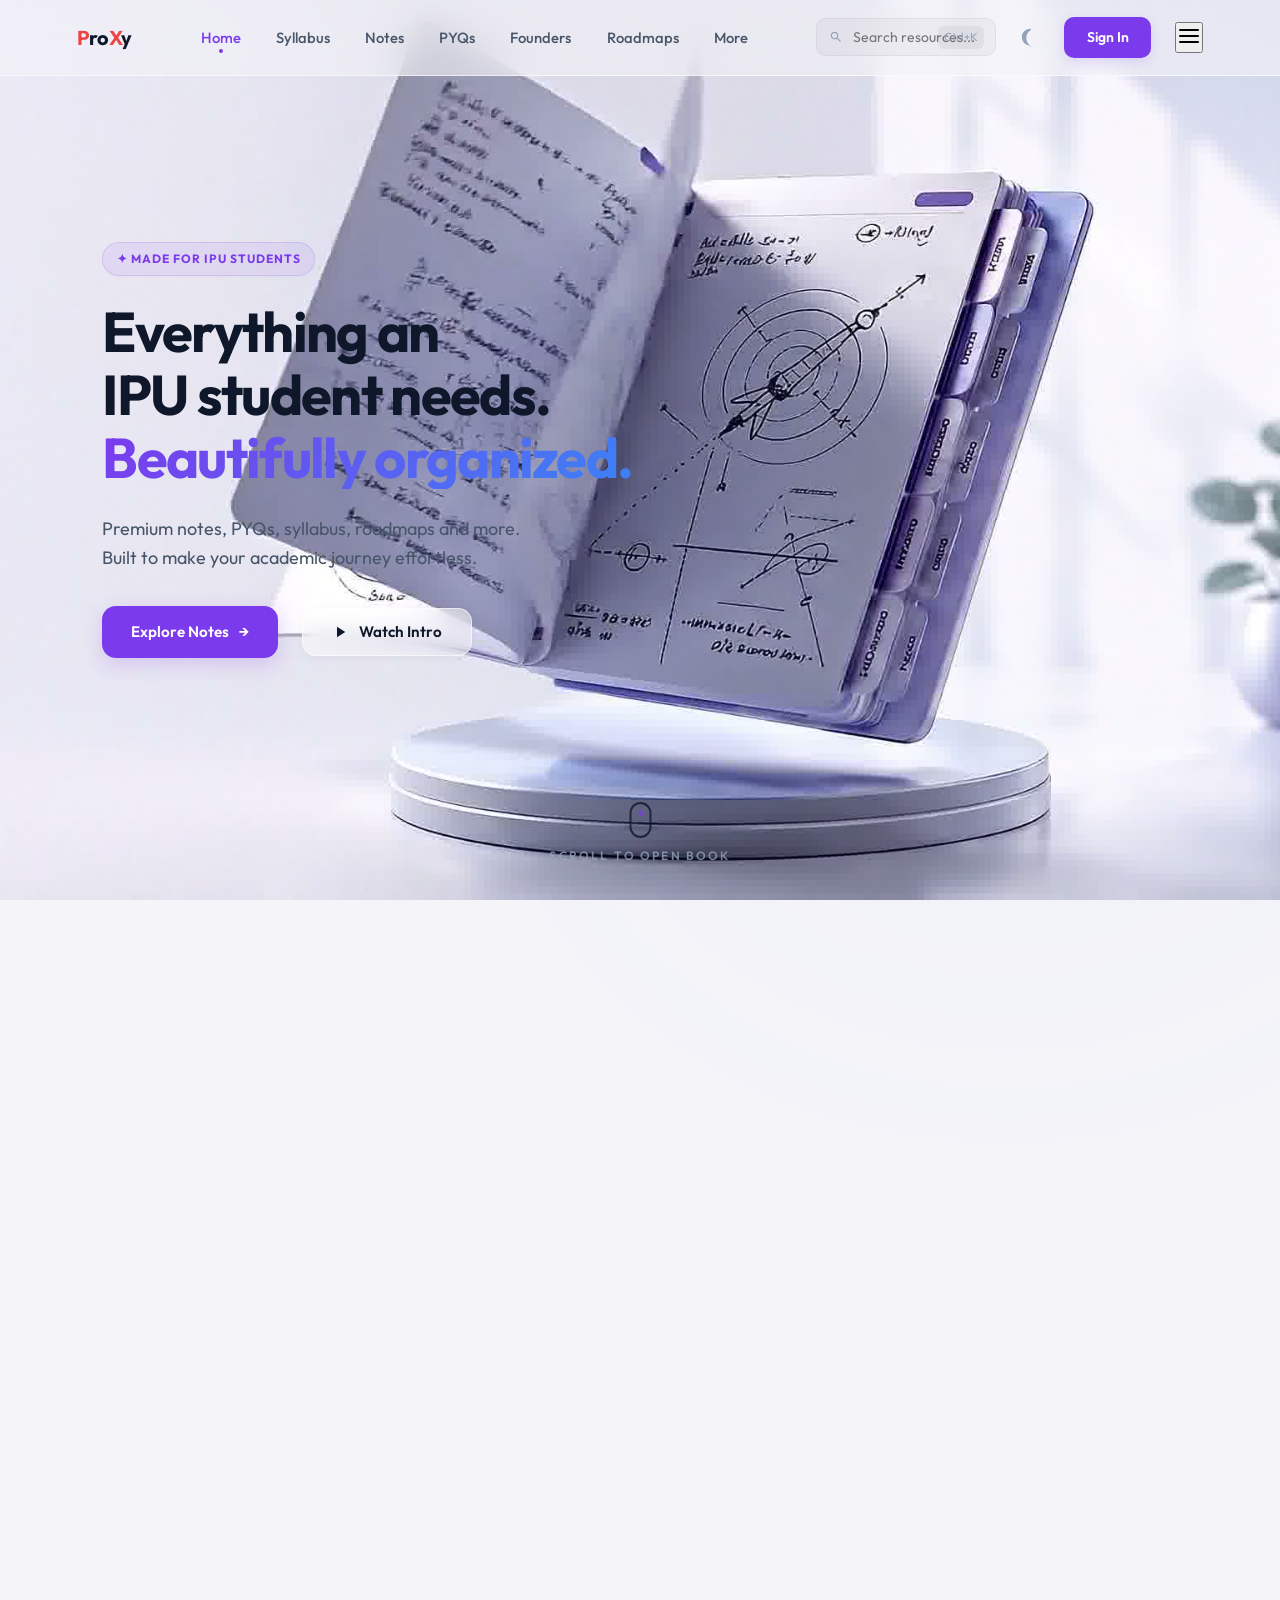
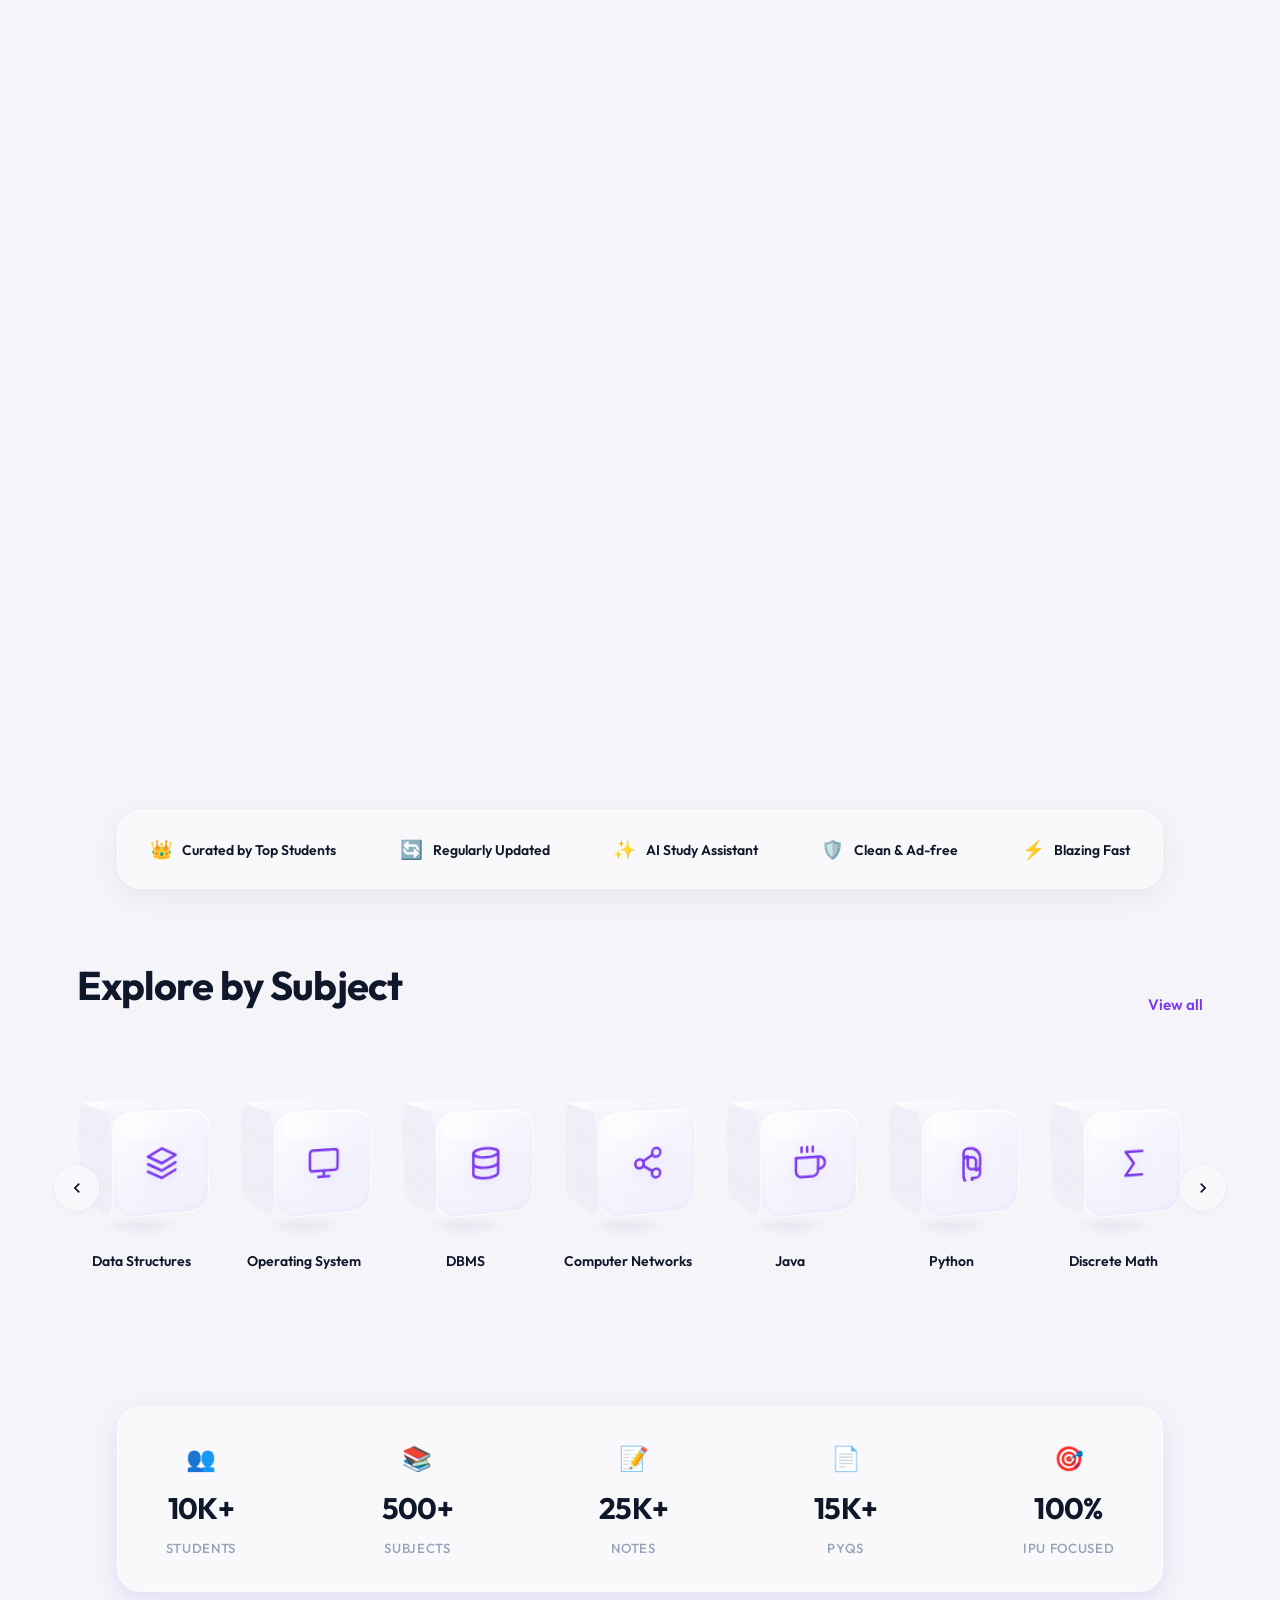
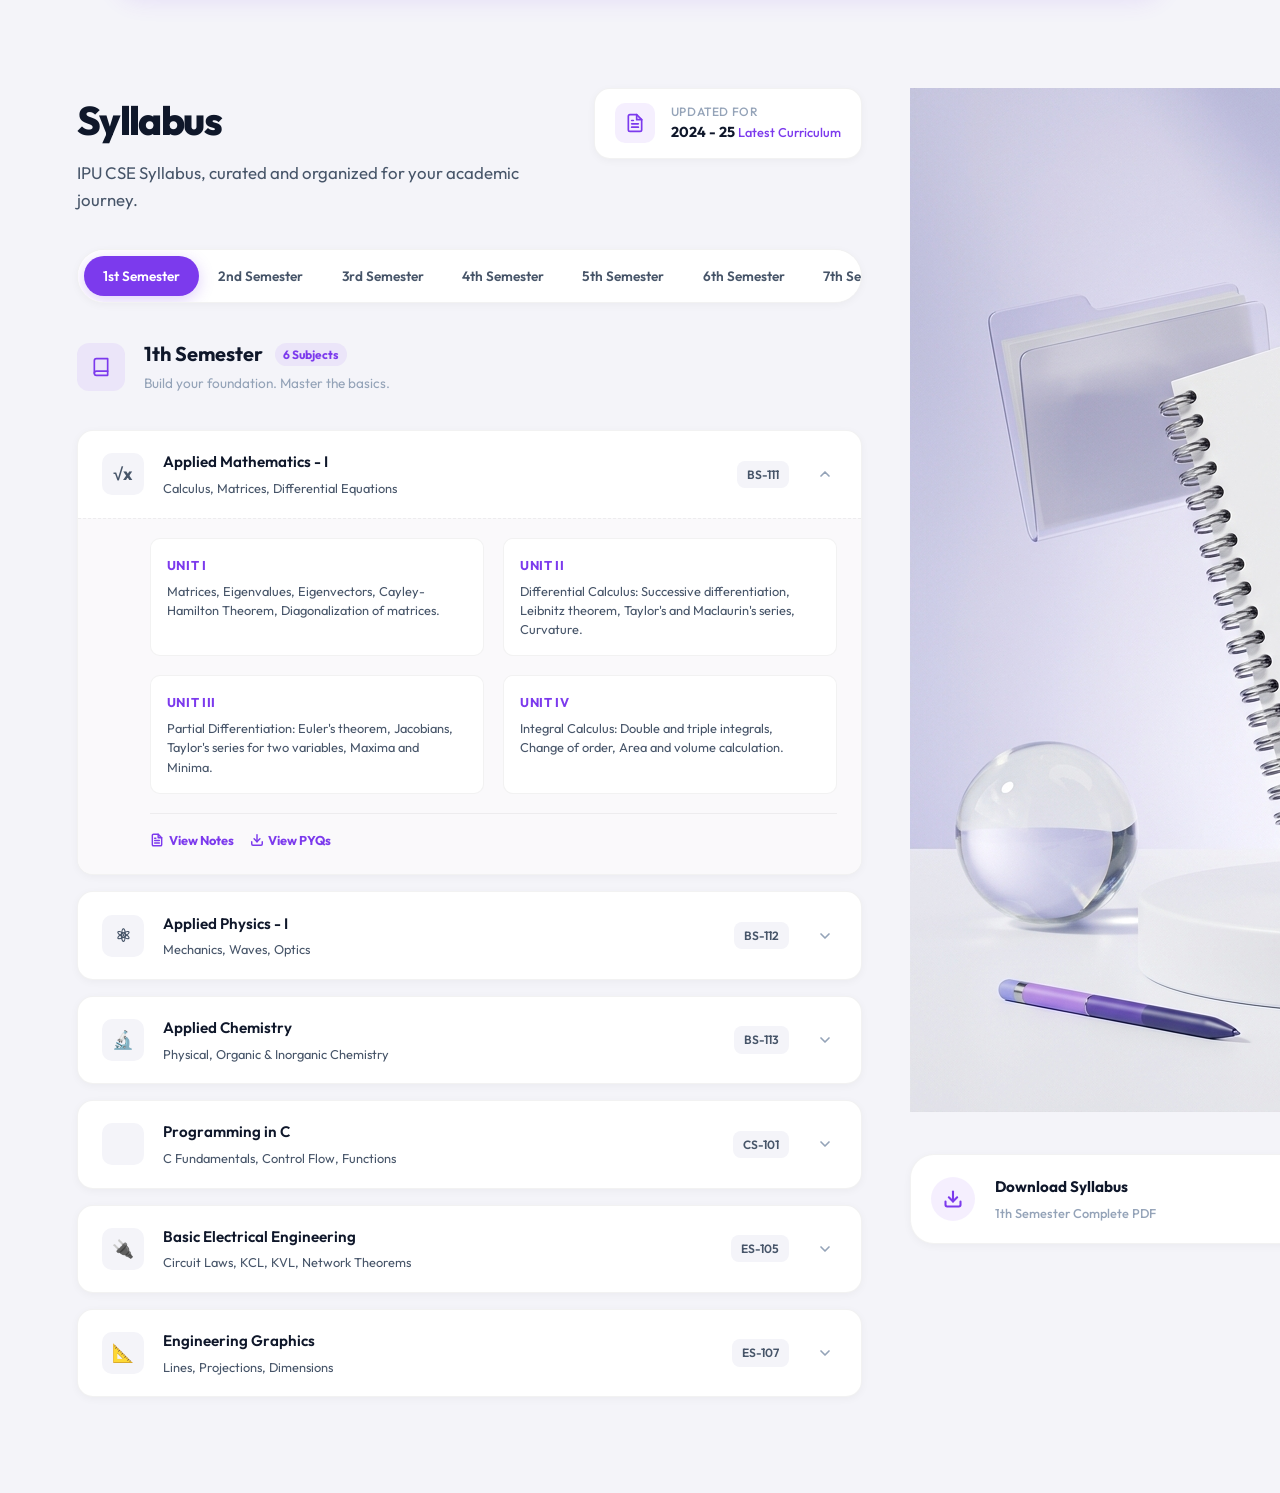
==== index.html @ d96fe79b "feat: cinematic cursive loading screen lagaya, roadmaps page timeline accordion redesign kiya, found" ====
<!DOCTYPE html>
<html lang="en">
<head>
  <meta charset="UTF-8">
  <meta name="viewport" content="width=device-width, initial-scale=1.0">
  <title>Proxy — Everything an IPU student needs</title>
  <meta name="description" content="Premium notes, PYQs, syllabus, roadmaps and more for IPU students. Beautifully organized.">
  <link rel="stylesheet" href="css/design-system.css?v=3">
  <style>
    /* Hide mobile menu overlay on desktop viewports */
    @media (min-width: 769px) {
      .mobile-menu-overlay {
        display: none !important;
      }
    }

      /* ── Home-specific: Scroll Pinning ── */
    .pin-container {
      height: 450vh;
      position: relative;
      width: 100%;
    }

    .sticky-wrapper {
      position: sticky;
      top: 0;
      height: 100vh;
      width: 100%;
      overflow: hidden;
    }

    .canvas-container {
      position: absolute;
      top: 0;
      left: 0;
      width: 100%;
      height: 100vh;
      z-index: 1;
      pointer-events: none;
    }

    canvas {
      display: block;
      width: 100vw;
      height: 100vh;
      object-fit: cover;
      transition: opacity 0.15s ease-out;
    }

    /* Hero Section */
    .hero-section {
      position: relative;
      width: 100%;
      max-width: 1400px;
      height: 100%;
      margin: 0 auto;
      display: flex;
      align-items: center;
      padding: 0 8%;
      z-index: 5;
    }

    .hero-content {
      max-width: 580px;
      display: flex;
      flex-direction: column;
      gap: 1.6rem;
      transition: opacity 0.2s ease-out;
    }

    .hero-badge {
      align-self: flex-start;
      background: var(--accent-soft);
      border: 1px solid rgba(124, 58, 237, 0.15);
      color: var(--accent);
      font-size: var(--font-size-xs);
      font-weight: 700;
      letter-spacing: 0.08em;
      padding: 6px 14px;
      border-radius: var(--border-radius-full);
      text-transform: uppercase;
      box-shadow: var(--shadow-xs);
    }

    .hero-title {
      font-size: var(--font-size-5xl);
      line-height: 1.12;
      font-weight: 700;
      color: var(--text-primary);
      letter-spacing: -0.03em;
    }

    .gradient-text {
      background: var(--accent-gradient);
      -webkit-background-clip: text;
      -webkit-text-fill-color: transparent;
      background-clip: text;
      display: block;
    }

    .hero-desc {
      font-size: var(--font-size-lg);
      line-height: 1.6;
      color: var(--text-secondary);
      font-weight: 400;
    }

    .hero-actions {
      display: flex;
      align-items: center;
      gap: 1.5rem;
      margin-top: var(--space-sm);
    }

    /* Scrollable content below the pin */
    .scrollable-content {
      position: relative;
      z-index: 10;
      width: 100%;
      background: var(--bg-primary);
      padding-bottom: var(--space-4xl);
    }

    .feature-bar-wrapper {
      width: 100%;
      max-width: 1200px;
      margin: -2.5rem auto 4rem;
      padding: 0 6%;
    }

    .subjects-wrapper {
      margin-top: var(--space-md);
    }

    .stats-wrapper {
      width: 100%;
      max-width: 1200px;
      margin: var(--space-4xl) auto 0;
      padding: 0 6%;
    }

    /* Mobile overrides */
    @media (max-width: 768px) {
      .hero-section {
        padding: 0 5%;
        align-items: flex-end;
        padding-bottom: 14vh;
      }

      .hero-content {
        gap: 1.1rem;
        max-width: 100%;
      }

      .feature-bar-wrapper {
        margin: 1rem auto 2.5rem;
        padding: 0 1.25rem;
      }

      .stats-wrapper {
        padding: 0 1.25rem;
      }
    }

    @media (max-width: 480px) {
      .hero-section {
        padding: 0 4%;
        padding-bottom: 12vh;
      }
    }
  </style>
</head>
<body>

  <script>
    (function() {
      const isReload = (
        window.performance &&
        window.performance.getEntriesByType &&
        window.performance.getEntriesByType('navigation')[0] &&
        window.performance.getEntriesByType('navigation')[0].type === 'reload'
      ) || (
        window.performance &&
        window.performance.navigation &&
        window.performance.navigation.type === 1
      );
      if (sessionStorage.getItem('site_loaded') && !isReload) {
        document.write('<style>#loadingOverlay { display: none !important; }</style>');
      }
    })();
  </script>

  <!-- Loading Screen -->
  <div class="loading-overlay" id="loadingOverlay">
    <div class="loading-card">
      <div class="loader-ring">
        <svg class="loader-ring-svg" viewBox="0 0 80 80">
          <circle class="loader-circle-bg" cx="40" cy="40" r="36" />
          <circle class="loader-circle-progress" id="loaderCircleProgress" cx="40" cy="40" r="36" />
        </svg>
        <span class="loader-percentage" id="loaderPercentage">0%</span>
      </div>
      <span class="loader-text">Loading Proxy</span>
    </div>
  </div>

  <!-- Sticky/Pin Container for Hero + Book Animation -->
  <div class="pin-container" id="pinContainer">
    <div class="sticky-wrapper">
      <div class="canvas-container">
        <canvas id="scrollCanvas"></canvas>
      </div>
      <section class="hero-section">
        <div class="hero-content" id="heroContent">
          <span class="hero-badge">✦ Made for IPU Students</span>
          <h1 class="hero-title">
            Everything an<br>
            IPU student needs.<br>
            <span class="gradient-text">Beautifully organized.</span>
          </h1>
          <p class="hero-desc">
            Premium notes, PYQs, syllabus, roadmaps and more.<br>
            Built to make your academic journey effortless.
          </p>
          <div class="hero-actions">
            <a href="#subjects" class="btn btn--primary">Explore Notes <span class="arrow">→</span></a>
            <button class="btn btn--secondary">
              <svg viewBox="0 0 24 24" width="18" height="18"><path d="M8 5v14l11-7z"/></svg>
              Watch Intro
            </button>
          </div>
        </div>
      </section>
    </div>
  </div>

  <!-- Scrollable Content Below -->
  <div class="scrollable-content">
    
    <!-- Feature Badges Bar -->
    <div class="feature-bar-wrapper">
      <div class="feature-bar">
        <div class="feature-item"><span class="feature-icon">👑</span><span>Curated by Top Students</span></div>
        <div class="feature-item"><span class="feature-icon">🔄</span><span>Regularly Updated</span></div>
        <div class="feature-item"><span class="feature-icon">✨</span><span>AI Study Assistant</span></div>
        <div class="feature-item"><span class="feature-icon">🛡️</span><span>Clean & Ad-free</span></div>
        <div class="feature-item"><span class="feature-icon">⚡</span><span>Blazing Fast</span></div>
      </div>
    </div>

    <!-- Explore by Subject -->
    <section class="section-container subjects-wrapper" id="subjects">
      <div class="section-header">
        <h2>Explore by Subject</h2>
        <a href="#" class="view-all">View all</a>
      </div>

      <div class="carousel-outer">
        <button class="carousel-btn carousel-btn--prev" id="prevBtn">
          <svg viewBox="0 0 24 24"><path d="M15.41 7.41L14 6l-6 6 6 6 1.41-1.41L10.83 12z"/></svg>
        </button>

        <div class="carousel-track" id="subjectCarousel">

          <!-- Data Structures -->
          <div class="cube-wrapper">
            <div class="cube-scene">
              <div class="cube-face cube-face--front">
                <svg viewBox="0 0 24 24"><path d="M12 2L2 7l10 5 10-5-10-5zM2 17l10 5 10-5M2 12l10 5 10-5"/></svg>
              </div>
              <div class="cube-face cube-face--back"></div>
              <div class="cube-face cube-face--left"></div>
              <div class="cube-face cube-face--right"></div>
              <div class="cube-face cube-face--top"></div>
              <div class="cube-face cube-face--bottom"></div>
            </div>
            <div class="cube-shadow"></div>
            <span class="cube-label">Data Structures</span>
          </div>

          <!-- Operating System -->
          <div class="cube-wrapper">
            <div class="cube-scene">
              <div class="cube-face cube-face--front">
                <svg viewBox="0 0 24 24"><rect x="2" y="3" width="20" height="14" rx="2" ry="2"/><line x1="8" y1="21" x2="16" y2="21"/><line x1="12" y1="17" x2="12" y2="21"/></svg>
              </div>
              <div class="cube-face cube-face--back"></div>
              <div class="cube-face cube-face--left"></div>
              <div class="cube-face cube-face--right"></div>
              <div class="cube-face cube-face--top"></div>
              <div class="cube-face cube-face--bottom"></div>
            </div>
            <div class="cube-shadow"></div>
            <span class="cube-label">Operating System</span>
          </div>

          <!-- DBMS -->
          <div class="cube-wrapper">
            <div class="cube-scene">
              <div class="cube-face cube-face--front">
                <svg viewBox="0 0 24 24"><ellipse cx="12" cy="5" rx="9" ry="3"/><path d="M3 5v14c0 1.66 4 3 9 3s9-1.34 9-3V5"/><path d="M3 12c0 1.66 4 3 9 3s9-1.34 9-3"/></svg>
              </div>
              <div class="cube-face cube-face--back"></div>
              <div class="cube-face cube-face--left"></div>
              <div class="cube-face cube-face--right"></div>
              <div class="cube-face cube-face--top"></div>
              <div class="cube-face cube-face--bottom"></div>
            </div>
            <div class="cube-shadow"></div>
            <span class="cube-label">DBMS</span>
          </div>

          <!-- Computer Networks -->
          <div class="cube-wrapper">
            <div class="cube-scene">
              <div class="cube-face cube-face--front">
                <svg viewBox="0 0 24 24"><circle cx="18" cy="5" r="3"/><circle cx="6" cy="12" r="3"/><circle cx="18" cy="19" r="3"/><line x1="8.59" y1="13.51" x2="15.42" y2="17.49"/><line x1="15.41" y1="6.51" x2="8.59" y2="10.49"/></svg>
              </div>
              <div class="cube-face cube-face--back"></div>
              <div class="cube-face cube-face--left"></div>
              <div class="cube-face cube-face--right"></div>
              <div class="cube-face cube-face--top"></div>
              <div class="cube-face cube-face--bottom"></div>
            </div>
            <div class="cube-shadow"></div>
            <span class="cube-label">Computer Networks</span>
          </div>

          <!-- Java -->
          <div class="cube-wrapper">
            <div class="cube-scene">
              <div class="cube-face cube-face--front">
                <svg viewBox="0 0 24 24"><path d="M18 8h1a4 4 0 0 1 0 8h-1"/><path d="M2 8h16v9a4 4 0 0 1-4 4H6a4 4 0 0 1-4-4V8z"/><line x1="6" y1="1" x2="6" y2="4"/><line x1="10" y1="1" x2="10" y2="4"/><line x1="14" y1="1" x2="14" y2="4"/></svg>
              </div>
              <div class="cube-face cube-face--back"></div>
              <div class="cube-face cube-face--left"></div>
              <div class="cube-face cube-face--right"></div>
              <div class="cube-face cube-face--top"></div>
              <div class="cube-face cube-face--bottom"></div>
            </div>
            <div class="cube-shadow"></div>
            <span class="cube-label">Java</span>
          </div>

          <!-- Python -->
          <div class="cube-wrapper">
            <div class="cube-scene">
              <div class="cube-face cube-face--front">
                <svg viewBox="0 0 24 24"><path d="M12 2H9a3 3 0 0 0-3 3v3h6a3 3 0 0 1 3 3v6a3 3 0 0 0 3-3V9a7 7 0 0 0-7-7z"/><path d="M12 22h3a3 3 0 0 0 3-3v-3h-6a3 3 0 0 1-3-3V7a3 3 0 0 0-3 3v10a7 7 0 0 0 7 7z"/></svg>
              </div>
              <div class="cube-face cube-face--back"></div>
              <div class="cube-face cube-face--left"></div>
              <div class="cube-face cube-face--right"></div>
              <div class="cube-face cube-face--top"></div>
              <div class="cube-face cube-face--bottom"></div>
            </div>
            <div class="cube-shadow"></div>
            <span class="cube-label">Python</span>
          </div>

          <!-- Discrete Math -->
          <div class="cube-wrapper">
            <div class="cube-scene">
              <div class="cube-face cube-face--front">
                <svg viewBox="0 0 24 24"><path d="M18 4H6l6 8-6 8h12"/></svg>
              </div>
              <div class="cube-face cube-face--back"></div>
              <div class="cube-face cube-face--left"></div>
              <div class="cube-face cube-face--right"></div>
              <div class="cube-face cube-face--top"></div>
              <div class="cube-face cube-face--bottom"></div>
            </div>
            <div class="cube-shadow"></div>
            <span class="cube-label">Discrete Math</span>
          </div>

          <!-- and more... -->
          <div class="cube-wrapper">
            <div class="cube-scene">
              <div class="cube-face cube-face--front">
                <svg viewBox="0 0 24 24"><circle cx="12" cy="12" r="1"/><circle cx="19" cy="12" r="1"/><circle cx="5" cy="12" r="1"/></svg>
              </div>
              <div class="cube-face cube-face--back"></div>
              <div class="cube-face cube-face--left"></div>
              <div class="cube-face cube-face--right"></div>
              <div class="cube-face cube-face--top"></div>
              <div class="cube-face cube-face--bottom"></div>
            </div>
            <div class="cube-shadow"></div>
            <span class="cube-label">and more...</span>
          </div>
        </div>

        <button class="carousel-btn carousel-btn--next" id="nextBtn">
          <svg viewBox="0 0 24 24"><path d="M10 6L8.59 7.41 13.17 12l-4.58 4.59L10 18l6-6z"/></svg>
        </button>
      </div>
    </section>

    <!-- Stats Bar -->
    <div class="stats-wrapper">
      <div class="stats-bar">
        <div class="stat-item"><span class="stat-badge">👥</span><span class="stat-val">10K+</span><span class="stat-lbl">Students</span></div>
        <div class="stat-item"><span class="stat-badge">📚</span><span class="stat-val">500+</span><span class="stat-lbl">Subjects</span></div>
        <div class="stat-item"><span class="stat-badge">📝</span><span class="stat-val">25K+</span><span class="stat-lbl">Notes</span></div>
        <div class="stat-item"><span class="stat-badge">📄</span><span class="stat-val">15K+</span><span class="stat-lbl">PYQs</span></div>
        <div class="stat-item"><span class="stat-badge">🎯</span><span class="stat-val">100%</span><span class="stat-lbl">IPU Focused</span></div>
      </div>
    </div>

    <!-- Syllabus Dashboard Section -->
    <section class="section-container syllabus-section-wrapper" id="syllabus-section">
      <div class="syllabus-layout-dashboard">
        
        <!-- Left Side: Syllabus Accordions -->
        <div class="explorer-column">
          
          <div class="explorer-header">
            <div class="header-titles">
              <h1>Syllabus</h1>
              <p>IPU CSE Syllabus, curated and organized for your academic journey.</p>
            </div>
            
            <div class="update-alert-card">
              <div class="update-icon">
                <svg width="20" height="20" viewBox="0 0 24 24" fill="none" stroke="currentColor" stroke-width="2" stroke-linecap="round" stroke-linejoin="round"><path d="M14 2H6a2 2 0 0 0-2 2v16a2 2 0 0 0 2 2h12a2 2 0 0 0 2-2V8z"></path><polyline points="14 2 14 8 20 8"></polyline><line x1="16" y1="13" x2="8" y2="13"></line><line x1="16" y1="17" x2="8" y2="17"></line><polyline points="10 9 9 9 8 9"></polyline></svg>
              </div>
              <div class="update-info">
                <span class="update-label">Updated for</span>
                <span class="update-value">2024 - 25 <span style="font-weight: 500; font-size: 0.8rem; color: var(--accent);">Latest Curriculum</span></span>
              </div>
            </div>
          </div>

          <!-- Semester pill tabs bar -->
          <div class="semester-tabs-container" id="semesterSelector">
            <button class="sem-pill-btn active" data-sem="1">1st Semester</button>
            <button class="sem-pill-btn" data-sem="2">2nd Semester</button>
            <button class="sem-pill-btn" data-sem="3">3rd Semester</button>
            <button class="sem-pill-btn" data-sem="4">4th Semester</button>
            <button class="sem-pill-btn" data-sem="5">5th Semester</button>
            <button class="sem-pill-btn" data-sem="6">6th Semester</button>
            <button class="sem-pill-btn" data-sem="7">7th Semester</button>
            <button class="sem-pill-btn" data-sem="8">8th Semester</button>
          </div>

          <!-- Active semester header banner -->
          <div class="active-sem-banner">
            <div class="sem-banner-icon">
              <svg width="20" height="20" viewBox="0 0 24 24" fill="none" stroke="currentColor" stroke-width="2" stroke-linecap="round" stroke-linejoin="round"><path d="M4 19.5A2.5 2.5 0 0 1 6.5 17H20"></path><path d="M6.5 2H20v20H6.5A2.5 2.5 0 0 1 4 19.5v-15A2.5 2.5 0 0 1 6.5 2z"></path></svg>
            </div>
            <div class="sem-banner-info">
              <div class="sem-title-row">
                <h2 id="currentSemName">1st Semester</h2>
                <span class="subjects-count-badge" id="currentSubjectsCount">6 Subjects</span>
              </div>
              <p id="currentSemDesc">Build your foundation. Master the basics.</p>
            </div>
          </div>

          <!-- Subjects accordion rows container -->
          <div class="subject-list" id="subjectAccordions">
            <!-- Programmatically injected -->
          </div>

        </div>

        <!-- Right Side: Showcase Preview -->
        <div class="preview-column">
          
          <div class="showcase-scene-container">
            <img src="images/syllabus_3d_notebook.png" alt="Proxy 3D Notebook" class="syllabus-3d-image">
          </div>

          <!-- Download syllabus document card link -->
          <a href="#" class="download-section-card" id="pdfDownloadLink">
            <div class="download-btn-circle">
              <svg width="20" height="20" viewBox="0 0 24 24" fill="none" stroke="currentColor" stroke-width="2.5" stroke-linecap="round" stroke-linejoin="round"><path d="M21 15v4a2 2 0 0 1-2 2H5a2 2 0 0 1-2-2v-4"></path><polyline points="7 10 12 15 17 10"></polyline><line x1="12" y1="15" x2="12" y2="3"></line></svg>
            </div>
            <div class="download-card-info">
              <span class="download-card-title">Download Syllabus</span>
              <span class="download-card-sub" id="pdfDownloadSubtext">1st Semester Complete PDF</span>
            </div>
            <span class="download-card-icon">
              <svg width="20" height="20" viewBox="0 0 24 24" fill="none" stroke="currentColor" stroke-width="2.5" stroke-linecap="round" stroke-linejoin="round"><polyline points="9 18 15 12 9 6"></polyline></svg>
            </span>
          </a>

        </div>

      </div>
    </section>
  </div>

  <!-- Scroll Indicator -->
  <div class="scroll-indicator" id="scrollIndicator">
    <div class="mouse"><div class="wheel"></div></div>
    <span class="scroll-text">Scroll to open book</span>
  </div>

  <!-- Scripts -->
  <script src="js/shared.js?v=3"></script>
  <script src="js/cube-engine.js"></script>
  <script src="js/syllabus-engine.js"></script>
  <script>
    // ── Inject shared components ──
    ProxyUI.injectNavbar('Home');
    ProxyUI.injectBackgroundGlows();

    // ── Frame Sequence Animation ──
    const frameCount = 240;
    const images = [];
    const canvas = document.getElementById('scrollCanvas');
    const ctx = canvas.getContext('2d');
    
    const sequenceState = {
      targetFrame: 0,
      currentFrame: 0,
      lerpFactor: 0.08
    };

    const getFrameUrl = (index) => {
      return `frames/ezgif-frame-${index.toString().padStart(3, '0')}.jpg`;
    };

    const loadingOverlay = document.getElementById('loadingOverlay');
    const loaderPercentage = document.getElementById('loaderPercentage');
    const loaderCircleProgress = document.getElementById('loaderCircleProgress');
    const scrollIndicator = document.getElementById('scrollIndicator');

    let loadedCount = 0;

    function preloadImages() {
      return new Promise((resolve) => {
        for (let i = 1; i <= frameCount; i++) {
          const img = new Image();
          img.src = getFrameUrl(i);
          img.onload = img.onerror = () => {
            loadedCount++;
            const pct = Math.round((loadedCount / frameCount) * 100);
            loaderPercentage.textContent = `${pct}%`;
            const circ = 2 * Math.PI * 36;
            loaderCircleProgress.style.strokeDashoffset = circ - (pct / 100) * circ;
            if (loadedCount === frameCount) resolve();
          };
          images.push(img);
        }
      });
    }

    function resizeCanvas() {
      const dpr = window.devicePixelRatio || 1;
      canvas.width = window.innerWidth * dpr;
      canvas.height = window.innerHeight * dpr;
      ctx.scale(dpr, dpr);
      drawFrame(sequenceState.currentFrame);
    }

    function drawFrame(frameIndex) {
      const index = Math.min(frameCount - 1, Math.max(0, Math.floor(frameIndex)));
      const img = images[index];
      if (!img || !img.complete) return;

      const w = window.innerWidth, h = window.innerHeight;
      ctx.clearRect(0, 0, w, h);

      const imgR = img.width / img.height, canR = w / h;
      let dw, dh, dx, dy;
      if (canR > imgR) { 
        dw = w; 
        dh = w / imgR; 
        dx = 0; 
        dy = (h - dh) / 2; 
      } else { 
        dw = h * imgR; 
        dh = h; 
        dx = (w - dw) * 0.82; // Align to the right to keep the 3D book cover fully visible on mobile/portrait
        dy = 0; 
      }
      ctx.drawImage(img, dx, dy, dw, dh);
    }

    function renderLoop() {
      const diff = sequenceState.targetFrame - sequenceState.currentFrame;
      if (Math.abs(diff) < 0.001) sequenceState.currentFrame = sequenceState.targetFrame;
      else sequenceState.currentFrame += diff * sequenceState.lerpFactor;
      drawFrame(sequenceState.currentFrame);
      requestAnimationFrame(renderLoop);
    }

    window.addEventListener('scroll', () => {
      const scrollTop = window.scrollY;
      const pinContainer = document.getElementById('pinContainer');
      const scrollRange = pinContainer.offsetHeight - window.innerHeight;

      if (scrollRange > 0) {
        const fraction = Math.min(1, Math.max(0, scrollTop / scrollRange));
        const animFraction = Math.min(1, fraction / 0.85);
        sequenceState.targetFrame = animFraction * (frameCount - 1);

        if (fraction > 0.85) {
          const fade = Math.max(0, 1 - (fraction - 0.85) / 0.15);
          document.getElementById('heroContent').style.opacity = fade;
          canvas.style.opacity = fade;
        } else {
          document.getElementById('heroContent').style.opacity = 1;
          canvas.style.opacity = 1;
        }
      }

      scrollIndicator.classList.toggle('visible', scrollTop <= 50);
    });

    // Reset scroll on pageshow to prevent back button loops, unless returning from syllabus via scroll-up
    window.addEventListener('pageshow', () => {
      const urlParams = new URLSearchParams(window.location.search);
      if (urlParams.get('scroll') !== 'bottom') {
        window.scrollTo(0, 0);
      }
    });

    // ── Init ──
    async function init() {
      // If user prefers reduced motion, skip the canvas animation entirely
      const reducedMotion = window.matchMedia('(prefers-reduced-motion: reduce)').matches;

      await preloadImages();
      window.addEventListener('resize', resizeCanvas);
      resizeCanvas();
      drawFrame(0);

      // Setup cubes + carousel
      ProxyUI.setupCarousel('subjectCarousel', 'prevBtn', 'nextBtn');

      // Scroll to bottom if scroll=bottom query parameter is set
      const urlParams = new URLSearchParams(window.location.search);
      if (urlParams.get('scroll') === 'bottom') {
        setTimeout(() => {
          window.scrollTo(0, document.documentElement.scrollHeight);
        }, 150);
      }

      // Fade out loader
      setTimeout(() => {
        loadingOverlay.style.opacity = '0';
        setTimeout(() => {
          loadingOverlay.style.visibility = 'hidden';
          scrollIndicator.classList.add('visible');
        }, 800);
      }, 500);

      if (!reducedMotion) {
        requestAnimationFrame(renderLoop);
      } else {
        // Draw the first frame and keep it static
        drawFrame(0);
        canvas.style.transition = 'none';
      }

      // Highlight "Syllabus" in navbar when scrolling down to syllabus section
      const observer = new IntersectionObserver((entries) => {
        entries.forEach(entry => {
          const navLinks = document.querySelectorAll('.nav-link');
          const mobileLinks = document.querySelectorAll('.mobile-menu-links a');
          if (entry.isIntersecting) {
            navLinks.forEach(link => {
              if (link.textContent.trim() === 'Syllabus') link.classList.add('active');
              else if (link.textContent.trim() === 'Home') link.classList.remove('active');
            });
            mobileLinks.forEach(link => {
              if (link.textContent.trim() === 'Syllabus') link.classList.add('active');
              else if (link.textContent.trim() === 'Home') link.classList.remove('active');
            });
          } else {
            navLinks.forEach(link => {
              if (link.textContent.trim() === 'Syllabus') link.classList.remove('active');
              else if (link.textContent.trim() === 'Home') link.classList.add('active');
            });
            mobileLinks.forEach(link => {
              if (link.textContent.trim() === 'Syllabus') link.classList.remove('active');
              else if (link.textContent.trim() === 'Home') link.classList.add('active');
            });
          }
        });
      }, { threshold: 0.15 });

      const syllabusSect = document.getElementById('syllabus-section');
      if (syllabusSect) observer.observe(syllabusSect);
    }

    window.addEventListener('DOMContentLoaded', init);
  </script>
</body>
</html>
---- css/design-system.css ----
/* ============================================================
   PROXY — Design System
   Premium visual language: Apple + Linear + Nothing + Stripe
   ============================================================ */

/* ── Google Fonts Import ── */
@import url('https://fonts.googleapis.com/css2?family=Outfit:wght@300;400;500;600;700;800&display=swap');

/* ── Design Tokens ── */
:root {
  /* Colors — Pure White / Warm White / Lavender theme */
  --bg-primary: #f4f4f9;
  --bg-secondary: #ffffff;
  --bg-warm: #faf9fb;
  --bg-card: rgba(255, 255, 255, 0.55);
  --bg-card-hover: rgba(255, 255, 255, 0.75);

  /* Accent */
  --accent: #7c3aed;
  --accent-hover: #6d28d9;
  --accent-soft: rgba(124, 58, 237, 0.08);
  --accent-glow: rgba(124, 58, 237, 0.12);
  --accent-gradient: linear-gradient(135deg, #7c3aed 0%, #3b82f6 100%);

  /* Text */
  --text-primary: #0f172a;
  --text-secondary: #475569;
  --text-muted: #94a3b8;
  --text-inverse: #ffffff;

  /* Glass */
  --glass-bg: rgba(255, 255, 255, 0.45);
  --glass-bg-strong: rgba(255, 255, 255, 0.65);
  --glass-border: rgba(255, 255, 255, 0.6);
  --glass-border-subtle: rgba(255, 255, 255, 0.35);
  --glass-blur: 20px;

  /* Navbar */
  --navbar-height: 76px;
  --navbar-bg: rgba(244, 244, 249, 0.6);

  /* Shadows — Soft, volumetric */
  --shadow-xs: 0 1px 3px rgba(0, 0, 0, 0.03);
  --shadow-sm: 0 2px 8px rgba(0, 0, 0, 0.04);
  --shadow-md: 0 8px 30px rgba(0, 0, 0, 0.06);
  --shadow-lg: 0 20px 50px rgba(0, 0, 0, 0.08);
  --shadow-xl: 0 30px 60px rgba(0, 0, 0, 0.1);
  --shadow-accent: 0 8px 24px rgba(124, 58, 237, 0.12);
  --shadow-cube: 0 20px 40px rgba(0, 0, 0, 0.08), 0 8px 16px rgba(0, 0, 0, 0.04);

  /* Borders */
  --border-radius-sm: 10px;
  --border-radius-md: 16px;
  --border-radius-lg: 24px;
  --border-radius-xl: 32px;
  --border-radius-full: 100px;

  /* Typography */
  --font-family: 'Outfit', -apple-system, BlinkMacSystemFont, 'Segoe UI', sans-serif;
  --font-size-xs: 0.75rem;
  --font-size-sm: 0.875rem;
  --font-size-base: 1rem;
  --font-size-lg: 1.125rem;
  --font-size-xl: 1.25rem;
  --font-size-2xl: 1.5rem;
  --font-size-3xl: 2rem;
  --font-size-4xl: 2.5rem;
  --font-size-5xl: 3.5rem;
  --font-size-6xl: 4.5rem;

  /* Spacing */
  --space-xs: 0.25rem;
  --space-sm: 0.5rem;
  --space-md: 1rem;
  --space-lg: 1.5rem;
  --space-xl: 2rem;
  --space-2xl: 3rem;
  --space-3xl: 4rem;
  --space-4xl: 6rem;
  --space-5xl: 8rem;

  /* Timing — Apple-grade easing */
  --ease-out: cubic-bezier(0.25, 1, 0.5, 1);
  --ease-spring: cubic-bezier(0.2, 0.8, 0.2, 1);
  --ease-smooth: cubic-bezier(0.4, 0, 0.2, 1);
  --duration-fast: 0.15s;
  --duration-normal: 0.3s;
  --duration-slow: 0.6s;
  --duration-slower: 1s;

  /* Z-index layers */
  --z-bg: 0;
  --z-content: 1;
  --z-overlay: 50;
  --z-navbar: 90;
  --z-modal: 100;
  --z-loader: 200;
}

/* ── Reset ── */
*, *::before, *::after {
  box-sizing: border-box;
  margin: 0;
  padding: 0;
}

html {
  scroll-behavior: smooth;
  -webkit-text-size-adjust: 100%;
}

body {
  width: 100%;
  min-height: 100vh;
  background-color: var(--bg-primary);
  color: var(--text-primary);
  font-family: var(--font-family);
  font-size: var(--font-size-base);
  line-height: 1.6;
  overflow-x: hidden;
  -webkit-font-smoothing: antialiased;
  -moz-osx-font-smoothing: grayscale;
}

/* ── Background Glow Blurs ── */
.bg-glow {
  position: fixed;
  width: 800px;
  height: 800px;
  border-radius: 50%;
  filter: blur(160px);
  pointer-events: none;
  z-index: var(--z-bg);
  opacity: 0.5;
}

.bg-glow--purple {
  background: radial-gradient(circle, rgba(192, 132, 252, 0.22) 0%, transparent 70%);
  top: -20%;
  left: -10%;
}

.bg-glow--blue {
  background: radial-gradient(circle, rgba(147, 197, 253, 0.18) 0%, transparent 70%);
  bottom: -10%;
  right: -10%;
}

/* ── Glass Components ── */
.glass {
  background: var(--glass-bg);
  backdrop-filter: blur(var(--glass-blur));
  -webkit-backdrop-filter: blur(var(--glass-blur));
  border: 1px solid var(--glass-border);
}

.glass--strong {
  background: var(--glass-bg-strong);
}

/* ── Navbar ── */
.navbar {
  position: fixed;
  top: 0;
  left: 0;
  width: 100%;
  height: var(--navbar-height);
  background: var(--navbar-bg);
  backdrop-filter: blur(20px);
  -webkit-backdrop-filter: blur(20px);
  border-bottom: 1px solid var(--glass-border);
  z-index: var(--z-navbar);
  display: flex;
  justify-content: space-between;
  align-items: center;
  padding: 0 6%;
  transition: all var(--duration-normal) var(--ease-smooth);
}

.nav-left {
  display: flex;
  align-items: center;
  gap: 0.6rem;
  text-decoration: none;
  color: inherit;
}

.logo-icon {
  width: 28px;
  height: 28px;
  fill: var(--accent);
  filter: drop-shadow(0 2px 8px var(--accent-glow));
}

.logo-text {
  font-size: var(--font-size-xl);
  font-weight: 700;
  color: var(--text-primary);
  letter-spacing: -0.02em;
}

.logo-text span {
  color: #ef4444;
}

.nav-center {
  display: flex;
  align-items: center;
  gap: 2.2rem;
  list-style: none;
}

.nav-link {
  font-size: 0.925rem;
  font-weight: 500;
  color: var(--text-secondary);
  text-decoration: none;
  transition: color var(--duration-fast) ease;
  cursor: pointer;
  position: relative;
}

.nav-link:hover,
.nav-link.active {
  color: var(--accent);
}

.nav-link.active::after {
  content: '';
  position: absolute;
  bottom: -6px;
  left: 50%;
  transform: translateX(-50%);
  width: 4px;
  height: 4px;
  border-radius: 50%;
  background-color: var(--accent);
}

.nav-right {
  display: flex;
  align-items: center;
  gap: 1.5rem;
}

/* ── Search Input (Spotlight) ── */
.search-wrapper {
  position: relative;
  display: flex;
  align-items: center;
}

.search-input {
  width: 180px;
  height: 38px;
  background: rgba(0, 0, 0, 0.03);
  border: 1px solid rgba(0, 0, 0, 0.05);
  border-radius: var(--border-radius-sm);
  padding: 0 1rem 0 2.2rem;
  font-family: inherit;
  font-size: var(--font-size-sm);
  color: var(--text-primary);
  outline: none;
  transition: all var(--duration-normal) var(--ease-smooth);
}

.search-input:focus {
  width: 240px;
  background: #ffffff;
  border-color: var(--accent);
  box-shadow: 0 4px 12px rgba(124, 58, 237, 0.08);
}

.search-icon {
  position: absolute;
  left: 0.8rem;
  width: 14px;
  height: 14px;
  fill: var(--text-muted);
  pointer-events: none;
}

.search-shortcut {
  position: absolute;
  right: 0.8rem;
  font-size: 0.725rem;
  color: var(--text-muted);
  background: rgba(0, 0, 0, 0.05);
  padding: 2px 6px;
  border-radius: 6px;
  pointer-events: none;
}

/* ── Theme Toggle ── */
.theme-toggle {
  background: none;
  border: none;
  cursor: pointer;
  display: flex;
  align-items: center;
  justify-content: center;
}

.theme-icon {
  width: 20px;
  height: 20px;
  fill: var(--text-muted);
  transition: fill var(--duration-fast) ease;
}

.theme-toggle:hover .theme-icon {
  fill: var(--accent);
}

/* ── Buttons ── */
.btn {
  display: inline-flex;
  align-items: center;
  gap: 0.6rem;
  padding: 0.85rem 1.8rem;
  border-radius: 14px;
  font-family: inherit;
  font-size: 0.95rem;
  font-weight: 600;
  text-decoration: none;
  cursor: pointer;
  transition: all 0.25s var(--ease-out);
  border: none;
}

.btn--primary {
  background: var(--accent);
  color: var(--text-inverse);
  box-shadow: 0 6px 20px rgba(124, 58, 237, 0.2);
}

.btn--primary:hover {
  background: var(--accent-hover);
  transform: translateY(-2px);
  box-shadow: 0 10px 24px rgba(124, 58, 237, 0.3);
}

.btn--primary .arrow {
  transition: transform 0.25s ease;
}

.btn--primary:hover .arrow {
  transform: translateX(3px);
}

.btn--secondary {
  background: var(--glass-bg);
  border: 1px solid var(--glass-border);
  color: var(--text-primary);
  box-shadow: var(--shadow-sm);
  backdrop-filter: blur(10px);
  -webkit-backdrop-filter: blur(10px);
}

.btn--secondary:hover {
  background: rgba(255, 255, 255, 0.6);
  transform: translateY(-2px);
  box-shadow: var(--shadow-md);
}

.btn--secondary svg {
  width: 18px;
  height: 18px;
  fill: var(--text-primary);
}

.btn-signin {
  background: var(--accent);
  color: var(--text-inverse);
  border: none;
  padding: 0.6rem 1.4rem;
  border-radius: var(--border-radius-sm);
  font-family: inherit;
  font-size: var(--font-size-sm);
  font-weight: 600;
  cursor: pointer;
  text-decoration: none;
  transition: all 0.25s ease;
  box-shadow: 0 4px 12px rgba(124, 58, 237, 0.15);
}

.btn-signin:hover {
  background: var(--accent-hover);
  transform: translateY(-1px);
  box-shadow: 0 6px 16px rgba(124, 58, 237, 0.25);
}

/* ── Section Helpers ── */
.section-container {
  width: 100%;
  max-width: 1300px;
  margin: 0 auto;
  padding: 0 6%;
}

.section-header {
  display: flex;
  justify-content: space-between;
  align-items: flex-end;
  margin-bottom: var(--space-2xl);
}

.section-header h2 {
  font-size: var(--font-size-4xl);
  font-weight: 700;
  letter-spacing: -0.02em;
}

.view-all {
  font-size: 0.95rem;
  font-weight: 600;
  color: var(--accent);
  text-decoration: none;
  transition: color var(--duration-fast) ease;
}

.view-all:hover {
  color: var(--accent-hover);
}

/* ── Global Utility ── */
.gradient-text {
  background: var(--accent-gradient);
  -webkit-background-clip: text;
  -webkit-text-fill-color: transparent;
  background-clip: text;
}

.spine-badge {
  writing-mode: vertical-rl;
  text-orientation: mixed;
  font-weight: 700;
  font-size: 0.6rem;
  letter-spacing: 0.08em;
  transform: rotate(180deg);
  text-transform: uppercase;
  background: rgba(255,255,255,0.15);
  padding: 4px 3px;
  border-radius: 4px;
  text-align: center;
  font-family: var(--font-family);
}

/* ── Glass Card (Reusable) ── */
.glass-card {
  background: var(--glass-bg);
  border: 1px solid var(--glass-border);
  border-radius: var(--border-radius-lg);
  backdrop-filter: blur(var(--glass-blur));
  -webkit-backdrop-filter: blur(var(--glass-blur));
  box-shadow: var(--shadow-md);
  padding: var(--space-xl);
  transition: all var(--duration-normal) var(--ease-out);
}

.glass-card:hover {
  background: var(--bg-card-hover);
  transform: translateY(-4px);
  box-shadow: var(--shadow-lg);
}

/* ── Loading Overlay ── */
.loading-overlay {
  position: fixed;
  top: 0;
  left: 0;
  width: 100%;
  height: 100%;
  background-color: var(--bg-primary);
  z-index: var(--z-loader);
  display: flex;
  flex-direction: column;
  justify-content: center;
  align-items: center;
  transition: opacity 0.8s var(--ease-out), visibility 0.8s;
}

.loading-card {
  background: var(--glass-bg);
  border: 1px solid var(--glass-border);
  padding: var(--space-2xl);
  border-radius: var(--border-radius-lg);
  backdrop-filter: blur(20px);
  -webkit-backdrop-filter: blur(20px);
  display: flex;
  flex-direction: column;
  align-items: center;
  box-shadow: var(--shadow-lg);
  width: 320px;
}

.loader-ring {
  width: 80px;
  height: 80px;
  position: relative;
  margin-bottom: var(--space-lg);
}

.loader-ring-svg {
  transform: rotate(-90deg);
  width: 100%;
  height: 100%;
}

.loader-circle-bg {
  fill: none;
  stroke: rgba(0, 0, 0, 0.03);
  stroke-width: 4px;
}

.loader-circle-progress {
  fill: none;
  stroke: var(--accent);
  stroke-width: 4px;
  stroke-linecap: round;
  stroke-dasharray: 226;
  stroke-dashoffset: 226;
  transition: stroke-dashoffset 0.1s linear;
  filter: drop-shadow(0 2px 6px var(--accent-glow));
}

.loader-percentage {
  position: absolute;
  top: 50%;
  left: 50%;
  transform: translate(-50%, -50%);
  font-size: var(--font-size-xl);
  font-weight: 600;
  color: var(--text-primary);
}

.loader-text {
  font-size: var(--font-size-sm);
  font-weight: 500;
  color: var(--text-muted);
  letter-spacing: 0.05em;
  text-transform: uppercase;
}

/* ── Scroll Indicator ── */
.scroll-indicator {
  position: fixed;
  bottom: 2.2rem;
  left: 50%;
  transform: translateX(-50%);
  z-index: 10;
  display: flex;
  flex-direction: column;
  align-items: center;
  opacity: 0;
  visibility: hidden;
  transition: opacity 0.5s ease, visibility 0.5s ease;
  pointer-events: none;
}

.scroll-indicator.visible {
  opacity: 0.8;
  visibility: visible;
}

.mouse {
  width: 22px;
  height: 36px;
  border: 2px solid var(--text-primary);
  border-radius: 12px;
  position: relative;
  margin-bottom: var(--space-sm);
}

.wheel {
  width: 4px;
  height: 6px;
  background-color: var(--accent);
  border-radius: 2px;
  position: absolute;
  top: 6px;
  left: 50%;
  transform: translateX(-50%);
  animation: scrollWheel 1.8s infinite var(--ease-out);
}

@keyframes scrollWheel {
  0%   { top: 6px;  opacity: 0; }
  30%  { opacity: 1; }
  80%  { top: 20px; opacity: 0; }
  100% { top: 6px;  opacity: 0; }
}

.scroll-text {
  font-size: var(--font-size-xs);
  text-transform: uppercase;
  letter-spacing: 0.18em;
  color: var(--text-muted);
  font-weight: 600;
}

/* ── Scrollbar ── */
::-webkit-scrollbar {
  width: 6px;
}
::-webkit-scrollbar-track {
  background: transparent;
}
::-webkit-scrollbar-thumb {
  background: rgba(0, 0, 0, 0.1);
  border-radius: 3px;
}
::-webkit-scrollbar-thumb:hover {
  background: rgba(0, 0, 0, 0.18);
}

/* ── Hyper-Realistic 3D Acrylic Cubes ── */

.cube-wrapper {
  perspective: 800px;
  display: flex;
  flex-direction: column;
  align-items: center;
  gap: 1.2rem;
  cursor: pointer;
  min-width: 130px;
}

.cube-scene {
  width: 100px;
  height: 100px;
  position: relative;
  transform-style: preserve-3d;
  transform: rotateX(-12deg) rotateY(22deg);
  transition: transform 0.6s var(--ease-spring);
}

/* Individual face materials with light direction simulation */
.cube-face {
  position: absolute;
  width: 100px;
  height: 100px;
  display: flex;
  align-items: center;
  justify-content: center;
  border-radius: 20px;
  backface-visibility: hidden;
}

/* Front face — brightest, main content face */
.cube-face--front {
  transform: rotateY(0deg) translateZ(50px);
  background: linear-gradient(
    145deg,
    rgba(255, 255, 255, 0.85) 0%,
    rgba(245, 243, 255, 0.65) 50%,
    rgba(237, 233, 254, 0.45) 100%
  );
  border: 1.5px solid rgba(255, 255, 255, 0.8);
  box-shadow:
    inset 0 1px 0 rgba(255, 255, 255, 0.9),
    inset 0 -2px 6px rgba(124, 58, 237, 0.04),
    0 0 0 0.5px rgba(0, 0, 0, 0.02);
  backdrop-filter: blur(16px);
  -webkit-backdrop-filter: blur(16px);
}

/* Back face */
.cube-face--back {
  transform: rotateY(180deg) translateZ(50px);
  background: linear-gradient(
    145deg,
    rgba(240, 238, 250, 0.5) 0%,
    rgba(230, 226, 245, 0.3) 100%
  );
  border: 1px solid rgba(255, 255, 255, 0.4);
}

/* Right face — lit side */
.cube-face--right {
  transform: rotateY(90deg) translateZ(50px);
  background: linear-gradient(
    180deg,
    rgba(248, 246, 255, 0.6) 0%,
    rgba(237, 233, 254, 0.35) 100%
  );
  border: 1px solid rgba(255, 255, 255, 0.55);
  box-shadow: inset -2px 0 8px rgba(124, 58, 237, 0.03);
}

/* Left face — shadow side */
.cube-face--left {
  transform: rotateY(-90deg) translateZ(50px);
  background: linear-gradient(
    180deg,
    rgba(235, 232, 248, 0.45) 0%,
    rgba(225, 220, 240, 0.25) 100%
  );
  border: 1px solid rgba(255, 255, 255, 0.35);
}

/* Top face — catches overhead light */
.cube-face--top {
  transform: rotateX(90deg) translateZ(50px);
  background: linear-gradient(
    135deg,
    rgba(255, 255, 255, 0.9) 0%,
    rgba(248, 246, 255, 0.7) 50%,
    rgba(240, 237, 252, 0.5) 100%
  );
  border: 1px solid rgba(255, 255, 255, 0.85);
  box-shadow: inset 0 0 12px rgba(255, 255, 255, 0.5);
}

/* Bottom face — darkest */
.cube-face--bottom {
  transform: rotateX(-90deg) translateZ(50px);
  background: rgba(220, 216, 238, 0.25);
  border: 1px solid rgba(255, 255, 255, 0.2);
}

/* Light reflection strip on front face */
.cube-face--front::before {
  content: '';
  position: absolute;
  top: 6px;
  left: 8px;
  right: 40%;
  height: 18px;
  border-radius: 10px;
  background: linear-gradient(
    90deg,
    rgba(255, 255, 255, 0.7) 0%,
    rgba(255, 255, 255, 0) 100%
  );
  pointer-events: none;
}

/* Volumetric shadow underneath the cube */
.cube-shadow {
  width: 80px;
  height: 14px;
  border-radius: 50%;
  background: radial-gradient(
    ellipse,
    rgba(124, 58, 237, 0.08) 0%,
    rgba(0, 0, 0, 0.04) 40%,
    transparent 70%
  );
  filter: blur(3px);
  margin-top: -6px;
  transition: all var(--duration-slow) var(--ease-spring);
}

/* Hover state for cube */
.cube-wrapper:hover .cube-shadow {
  width: 70px;
  opacity: 0.6;
  filter: blur(5px);
}

/* Icon inside cube face */
.cube-face svg {
  width: 34px;
  height: 34px;
  fill: none;
  stroke: var(--accent);
  stroke-width: 1.8;
  stroke-linecap: round;
  stroke-linejoin: round;
  filter: drop-shadow(0 2px 6px rgba(124, 58, 237, 0.15));
  transition: transform var(--duration-normal) var(--ease-out);
}

.cube-wrapper:hover .cube-face svg {
  transform: scale(1.08);
}

.cube-label {
  font-size: var(--font-size-sm);
  font-weight: 600;
  color: var(--text-primary);
  text-align: center;
  line-height: 1.3;
  white-space: nowrap;
  transition: color var(--duration-fast) ease;
}

.cube-wrapper:hover .cube-label {
  color: var(--accent);
}

/* ── Feature Bar (Badges) ── */
.feature-bar {
  background: var(--glass-bg);
  border: 1px solid var(--glass-border);
  border-radius: var(--border-radius-lg);
  padding: 1.5rem 2rem;
  display: flex;
  justify-content: space-between;
  align-items: center;
  gap: 1.5rem;
  backdrop-filter: blur(var(--glass-blur));
  -webkit-backdrop-filter: blur(var(--glass-blur));
  box-shadow: var(--shadow-md);
}

.feature-item {
  display: flex;
  align-items: center;
  gap: 0.6rem;
  font-size: var(--font-size-sm);
  font-weight: 600;
  color: var(--text-primary);
}

.feature-icon {
  font-size: 1.15rem;
}

/* ── Stats Bar ── */
.stats-bar {
  background: var(--glass-bg);
  border: 1px solid var(--glass-border);
  border-radius: var(--border-radius-lg);
  padding: 2rem 3rem;
  display: flex;
  justify-content: space-between;
  align-items: center;
  backdrop-filter: blur(var(--glass-blur));
  -webkit-backdrop-filter: blur(var(--glass-blur));
  box-shadow: var(--shadow-accent);
}

.stat-item {
  display: flex;
  flex-direction: column;
  align-items: center;
  gap: 0.3rem;
  text-align: center;
}

.stat-badge {
  font-size: 1.5rem;
  margin-bottom: 0.2rem;
}

.stat-val {
  font-size: 1.85rem;
  font-weight: 700;
  color: var(--text-primary);
  letter-spacing: -0.02em;
}

.stat-lbl {
  font-size: 0.825rem;
  font-weight: 500;
  color: var(--text-muted);
  text-transform: uppercase;
  letter-spacing: 0.05em;
}

/* ── Carousel ── */
.carousel-outer {
  display: flex;
  align-items: center;
  position: relative;
}

.carousel-track {
  display: flex;
  gap: 2rem;
  overflow-x: auto;
  padding: 2.5rem 1rem;
  scroll-behavior: smooth;
  scrollbar-width: none;
  width: 100%;
  scroll-snap-type: x mandatory;
  -webkit-overflow-scrolling: touch;
}

.carousel-track::-webkit-scrollbar {
  display: none;
}

.carousel-track .cube-wrapper {
  scroll-snap-align: start;
  flex-shrink: 0;
}

.carousel-btn {
  width: 44px;
  height: 44px;
  border-radius: 50%;
  background: var(--glass-bg);
  border: 1px solid var(--glass-border);
  display: flex;
  align-items: center;
  justify-content: center;
  cursor: pointer;
  position: absolute;
  z-index: 15;
  box-shadow: var(--shadow-sm);
  backdrop-filter: blur(10px);
  -webkit-backdrop-filter: blur(10px);
  transition: all 0.25s ease;
}

.carousel-btn:hover {
  background: #ffffff;
  transform: scale(1.08);
  box-shadow: var(--shadow-md);
}

.carousel-btn svg {
  width: 20px;
  height: 20px;
  fill: var(--text-primary);
}

.carousel-btn--prev { left: -22px; }
.carousel-btn--next { right: -22px; }

/* ── Search Overlay (Spotlight) ── */
.search-overlay {
  position: fixed;
  inset: 0;
  background: rgba(15, 23, 42, 0.4);
  backdrop-filter: blur(12px);
  -webkit-backdrop-filter: blur(12px);
  z-index: var(--z-modal);
  display: flex;
  justify-content: center;
  align-items: flex-start;
  padding-top: 18vh;
  opacity: 0;
  visibility: hidden;
  transition: all var(--duration-normal) var(--ease-out);
}

.search-overlay.active {
  opacity: 1;
  visibility: visible;
}

.search-modal {
  width: 620px;
  max-width: 90vw;
  background: var(--glass-bg-strong);
  border: 1px solid var(--glass-border);
  border-radius: var(--border-radius-lg);
  box-shadow: var(--shadow-xl);
  backdrop-filter: blur(30px);
  -webkit-backdrop-filter: blur(30px);
  overflow: hidden;
  transform: translateY(-20px) scale(0.97);
  transition: transform var(--duration-normal) var(--ease-spring);
}

.search-overlay.active .search-modal {
  transform: translateY(0) scale(1);
}

.search-modal-input {
  width: 100%;
  padding: 1.2rem 1.5rem;
  border: none;
  background: transparent;
  font-family: inherit;
  font-size: var(--font-size-lg);
  font-weight: 500;
  color: var(--text-primary);
  outline: none;
}

.search-modal-input::placeholder {
  color: var(--text-muted);
}

.search-modal-hint {
  padding: 0.8rem 1.5rem;
  border-top: 1px solid rgba(0, 0, 0, 0.05);
  font-size: var(--font-size-xs);
  color: var(--text-muted);
  display: flex;
  justify-content: space-between;
}

.search-modal-hint kbd {
  background: rgba(0, 0, 0, 0.04);
  padding: 2px 6px;
  border-radius: 4px;
  font-family: inherit;
  font-size: 0.7rem;
}

/* ── Page content area (below navbar) ── */
.page-content {
  padding-top: var(--navbar-height);
}

/* ── Syllabus Page Specific ── */
.page-hero {
  padding: calc(var(--navbar-height) + var(--space-4xl)) 0 var(--space-3xl);
  text-align: center;
}

.page-hero h1 {
  font-size: var(--font-size-5xl);
  font-weight: 700;
  letter-spacing: -0.03em;
  margin-bottom: var(--space-md);
}

.page-hero p {
  font-size: var(--font-size-lg);
  color: var(--text-secondary);
  max-width: 520px;
  margin: 0 auto;
}

/* Layout: Sidebar + Cards */
.syllabus-layout {
  max-width: 1300px;
  margin: 0 auto;
  padding: 0 6%;
  display: grid;
  grid-template-columns: 260px 1fr;
  gap: var(--space-2xl);
  min-height: 60vh;
}

/* ── Semester Sidebar ── */
.semester-sidebar {
  position: sticky;
  top: calc(var(--navbar-height) + var(--space-xl));
  height: fit-content;
}

.sidebar-label {
  font-size: var(--font-size-xs);
  font-weight: 700;
  text-transform: uppercase;
  letter-spacing: 0.1em;
  color: var(--text-muted);
  margin-bottom: var(--space-lg);
}

.semester-tabs {
  display: flex;
  flex-direction: column;
  gap: 6px;
}

.semester-tab {
  display: flex;
  align-items: center;
  gap: 0.8rem;
  padding: 0.85rem 1.2rem;
  border-radius: 14px;
  border: 1px solid transparent;
  background: transparent;
  font-family: inherit;
  font-size: 0.95rem;
  font-weight: 500;
  color: var(--text-secondary);
  cursor: pointer;
  transition: all 0.2s var(--ease-out);
  text-align: left;
  width: 100%;
}

.semester-tab:hover {
  background: rgba(124, 58, 237, 0.04);
  color: var(--text-primary);
}

.semester-tab.active {
  background: var(--glass-bg-strong);
  border-color: var(--glass-border);
  color: var(--accent);
  font-weight: 600;
  box-shadow: var(--shadow-sm), 0 0 0 1px rgba(124, 58, 237, 0.06);
}

.semester-tab.active .tab-dot {
  background: var(--accent);
  box-shadow: 0 0 8px rgba(124, 58, 237, 0.3);
}

.tab-dot {
  width: 8px;
  height: 8px;
  border-radius: 50%;
  background: var(--text-muted);
  flex-shrink: 0;
  transition: all 0.2s ease;
}

.tab-count {
  margin-left: auto;
  font-size: var(--font-size-xs);
  color: var(--text-muted);
  background: rgba(0,0,0,0.03);
  padding: 2px 8px;
  border-radius: 20px;
}

.semester-tab.active .tab-count {
  background: var(--accent-soft);
  color: var(--accent);
}

/* ── Subject Cards Grid ── */
.subjects-grid {
  display: grid;
  grid-template-columns: repeat(auto-fill, minmax(280px, 1fr));
  gap: var(--space-lg);
}

.subject-card {
  background: var(--glass-bg);
  border: 1px solid var(--glass-border);
  border-radius: var(--border-radius-lg);
  backdrop-filter: blur(var(--glass-blur));
  -webkit-backdrop-filter: blur(var(--glass-blur));
  box-shadow: var(--shadow-sm);
  padding: var(--space-xl);
  display: flex;
  flex-direction: column;
  gap: var(--space-md);
  transition: all 0.3s var(--ease-out);
  position: relative;
  overflow: hidden;
}

.subject-card::before {
  content: '';
  position: absolute;
  top: 0;
  left: 0;
  right: 0;
  height: 3px;
  background: var(--accent-gradient);
  border-radius: 3px 3px 0 0;
  opacity: 0;
  transition: opacity 0.3s ease;
}

.subject-card:hover {
  transform: translateY(-6px);
  box-shadow: var(--shadow-lg);
  border-color: rgba(124, 58, 237, 0.12);
}

.subject-card:hover::before {
  opacity: 1;
}

.card-top {
  display: flex;
  justify-content: space-between;
  align-items: flex-start;
}

.card-icon {
  width: 44px;
  height: 44px;
  border-radius: 12px;
  background: var(--accent-soft);
  display: flex;
  align-items: center;
  justify-content: center;
  font-size: 1.3rem;
}

.card-code {
  font-size: var(--font-size-xs);
  font-weight: 600;
  color: var(--text-muted);
  background: rgba(0,0,0,0.03);
  padding: 4px 10px;
  border-radius: 8px;
  letter-spacing: 0.04em;
}

.card-name {
  font-size: var(--font-size-lg);
  font-weight: 600;
  color: var(--text-primary);
  letter-spacing: -0.01em;
  line-height: 1.3;
}

.card-meta {
  display: flex;
  gap: var(--space-lg);
}

.card-meta-item {
  display: flex;
  flex-direction: column;
}

.card-meta-item .meta-label {
  font-size: 0.7rem;
  font-weight: 600;
  text-transform: uppercase;
  letter-spacing: 0.06em;
  color: var(--text-muted);
}

.card-meta-item .meta-value {
  font-size: var(--font-size-sm);
  font-weight: 600;
  color: var(--text-primary);
}

.card-units {
  display: flex;
  flex-wrap: wrap;
  gap: 6px;
}

.unit-tag {
  font-size: 0.7rem;
  font-weight: 600;
  padding: 4px 10px;
  border-radius: 8px;
  background: rgba(124, 58, 237, 0.04);
  color: var(--text-secondary);
  border: 1px solid rgba(124, 58, 237, 0.08);
}

.card-actions {
  display: flex;
  gap: 0.6rem;
  margin-top: auto;
  padding-top: var(--space-sm);
}

.card-btn {
  flex: 1;
  display: flex;
  align-items: center;
  justify-content: center;
  gap: 0.4rem;
  padding: 0.65rem 1rem;
  border-radius: 12px;
  font-family: inherit;
  font-size: var(--font-size-sm);
  font-weight: 600;
  cursor: pointer;
  transition: all 0.2s var(--ease-out);
  border: none;
}

.card-btn--primary {
  background: var(--accent);
  color: var(--text-inverse);
  box-shadow: 0 4px 12px rgba(124, 58, 237, 0.15);
}

.card-btn--primary:hover {
  background: var(--accent-hover);
  transform: translateY(-1px);
  box-shadow: 0 6px 16px rgba(124, 58, 237, 0.25);
}

.card-btn--ghost {
  background: rgba(0,0,0,0.03);
  color: var(--text-secondary);
  border: 1px solid rgba(0,0,0,0.06);
}

.card-btn--ghost:hover {
  background: rgba(0,0,0,0.06);
  color: var(--text-primary);
}

/* ── Floating Decorative Elements ── */
.floating-decor {
  position: fixed;
  pointer-events: none;
  z-index: 0;
  opacity: 0.06;
}

.floating-blueprint {
  top: 20%;
  right: -60px;
  width: 280px;
  height: 360px;
  border: 2px dashed var(--accent);
  border-radius: var(--border-radius-lg);
  transform: rotate(12deg);
  animation: floatSlow 8s ease-in-out infinite;
}

.floating-paper {
  bottom: 15%;
  left: -40px;
  width: 200px;
  height: 260px;
  background: var(--accent);
  border-radius: 8px;
  transform: rotate(-8deg);
  animation: floatSlow 10s ease-in-out infinite reverse;
}

.floating-circle {
  top: 60%;
  right: 5%;
  width: 120px;
  height: 120px;
  border: 3px solid var(--accent);
  border-radius: 50%;
  animation: floatSlow 6s ease-in-out infinite;
}

@keyframes floatSlow {
  0%, 100% { transform: translateY(0) rotate(12deg); }
  50% { transform: translateY(-20px) rotate(15deg); }
}

/* ── Empty State ── */
.empty-state {
  grid-column: 1 / -1;
  text-align: center;
  padding: var(--space-4xl) 0;
  color: var(--text-muted);
}

.empty-state .empty-icon {
  font-size: 3rem;
  margin-bottom: var(--space-md);
}

.empty-state h3 {
  font-size: var(--font-size-2xl);
  font-weight: 600;
  color: var(--text-secondary);
  margin-bottom: var(--space-sm);
}

/* ── Page Footer ── */
.page-footer {
  max-width: 1300px;
  margin: var(--space-5xl) auto var(--space-3xl);
  padding: 0 6%;
  text-align: center;
}

.page-footer p {
  font-size: var(--font-size-sm);
  color: var(--text-muted);
}

.page-footer a {
  color: var(--accent);
  text-decoration: none;
}

/* ── Notes Shelf Specific ── */
.notes-shelf-container {
  display: flex;
  flex-direction: column;
  gap: var(--space-4xl);
  max-width: 1200px;
  margin: 0 auto;
  padding: 0 6%;
}

.shelf-row {
  display: flex;
  gap: 1rem;
  padding-bottom: 0.5rem;
  border-bottom: 12px solid rgba(15, 23, 42, 0.04);
  border-radius: 2px;
  box-shadow: 0 4px 6px rgba(0,0,0,0.01);
  align-items: flex-end;
  position: relative;
}

.shelf-row::after {
  content: '';
  position: absolute;
  bottom: -12px;
  left: 0;
  width: 100%;
  height: 2px;
  background: rgba(255, 255, 255, 0.6);
}

.notebook {
  width: 54px;
  height: 240px;
  perspective: 1000px;
  cursor: pointer;
  position: relative;
  transition: transform 0.4s var(--ease-spring);
  transform-origin: bottom center;
}

.notebook:hover {
  transform: translateY(-16px) scale(1.02);
  z-index: 10;
}

.notebook-spine {
  width: 100%;
  height: 100%;
  background: linear-gradient(to right, #475569 0%, #334155 15%, #1e293b 85%, #0f172a 100%);
  border-radius: 4px 2px 2px 4px;
  box-shadow: 
    inset 2px 0 4px rgba(255,255,255,0.15),
    inset -4px 0 10px rgba(0,0,0,0.4),
    8px 0 16px rgba(0,0,0,0.1);
  display: flex;
  flex-direction: column;
  justify-content: space-between;
  padding: 1.5rem 0.4rem;
  color: #f8fafc;
  transform-style: preserve-3d;
  position: relative;
}

/* Colors for spines */
.notebook--purple .notebook-spine { background: linear-gradient(to right, #8b5cf6 0%, #7c3aed 15%, #6d28d9 85%, #4c1d95 100%); }
.notebook--blue .notebook-spine { background: linear-gradient(to right, #3b82f6 0%, #2563eb 15%, #1d4ed8 85%, #1e3a8a 100%); }
.notebook--teal .notebook-spine { background: linear-gradient(to right, #14b8a6 0%, #0d9488 15%, #0f766e 85%, #134e4a 100%); }
.notebook--rose .notebook-spine { background: linear-gradient(to right, #f43f5e 0%, #e11d48 15%, #be123c 85%, #881337 100%); }

.spine-title {
  writing-mode: vertical-rl;
  text-orientation: mixed;
  font-weight: 600;
  font-size: 0.85rem;
  letter-spacing: 0.1em;
  transform: rotate(180deg);
  text-align: right;
  flex-grow: 1;
  text-shadow: 1px 1px 2px rgba(0,0,0,0.3);
  white-space: nowrap;
  font-family: var(--font-family);
  opacity: 0.9;
}

.spine-code {
  font-size: 0.65rem;
  font-weight: 700;
  text-align: center;
  margin-top: 10px;
  background: rgba(255,255,255,0.1);
  padding: 4px 2px;
  border-radius: 4px;
}

/* ── PYQs Paper Specific ── */
.pyq-container {
  max-width: 1300px;
  margin: 0 auto;
  padding: 0 6%;
  display: grid;
  grid-template-columns: repeat(auto-fill, minmax(min(280px, 100%), 1fr));
  gap: var(--space-2xl);
}

.paper-stack {
  position: relative;
  width: 100%;
  height: 420px;
  perspective: 1500px;
  cursor: pointer;
}

.paper-sheet {
  position: absolute;
  top: 0;
  left: 0;
  width: 100%;
  height: 100%;
  background: #fdfbf7;
  border: 1px solid rgba(0,0,0,0.08);
  border-radius: 2px;
  box-shadow: 
    0 4px 12px rgba(0,0,0,0.05),
    inset 0 0 40px rgba(0,0,0,0.02);
  padding: 2rem;
  transform-origin: top left;
  transition: transform 0.6s var(--ease-spring), box-shadow 0.6s ease;
  background-image: 
    linear-gradient(rgba(0,0,0,0.03) 1px, transparent 1px),
    linear-gradient(90deg, rgba(0,0,0,0.03) 1px, transparent 1px);
  background-size: 20px 20px;
  color: #334155;
}

.paper-sheet--bottom {
  transform: rotate(-3deg) translate(8px, 12px);
  z-index: 1;
}

.paper-sheet--middle {
  transform: rotate(2deg) translate(4px, 6px);
  z-index: 2;
}

.paper-sheet--top {
  z-index: 3;
}

.paper-stack:hover .paper-sheet--top {
  transform: rotateX(15deg) rotateY(-10deg) translateZ(20px) translateY(-10px);
  box-shadow: 12px 20px 40px rgba(0,0,0,0.1);
}

.paper-header {
  border-bottom: 2px solid rgba(0,0,0,0.1);
  padding-bottom: 1rem;
  margin-bottom: 1rem;
  text-align: center;
}

.paper-title {
  font-family: 'Times New Roman', Times, serif;
  font-size: 1.4rem;
  font-weight: bold;
  letter-spacing: 0.02em;
  margin-bottom: 0.5rem;
}

.paper-meta {
  font-size: 0.8rem;
  text-transform: uppercase;
  letter-spacing: 0.05em;
  color: rgba(0,0,0,0.5);
  display: flex;
  justify-content: space-between;
}

.paper-body {
  font-family: monospace;
  font-size: 0.85rem;
  line-height: 1.6;
  opacity: 0.8;
}

.paper-body-line {
  height: 8px;
  background: rgba(0,0,0,0.06);
  border-radius: 4px;
  margin-bottom: 12px;
}

.paper-badge {
  position: absolute;
  top: 1rem;
  right: -0.5rem;
  background: var(--accent);
  color: white;
  padding: 4px 12px;
  font-size: 0.7rem;
  font-weight: 700;
  box-shadow: 0 4px 10px rgba(124, 58, 237, 0.3);
  border-radius: 4px;
}

/* ── Responsive: Tablet ── */
@media (max-width: 900px) {
  .syllabus-layout {
    grid-template-columns: 1fr;
  }

  .semester-sidebar {
    position: static;
  }

  .semester-tabs {
    flex-direction: row;
    overflow-x: auto;
    scrollbar-width: none;
    gap: 8px;
    padding-bottom: 4px;
  }

  .semester-tabs::-webkit-scrollbar { display: none; }

  .semester-tab {
    white-space: nowrap;
    padding: 0.7rem 1rem;
  }

  .page-hero h1 {
    font-size: var(--font-size-3xl);
  }

  .section-header h2 {
    font-size: var(--font-size-3xl);
  }
}

/* Mobile menu overlay default state (hidden on desktop) */
.mobile-menu-overlay {
  display: none;
}

/* ── Mobile & Tablet Responsiveness ── */
@media (max-width: 768px) {
  /* Layout Spacing */
  :root {
    --space-4xl: 3.5rem;
    --space-5xl: 5rem;
  }

  .section-container {
    padding: 0 1.25rem;
  }

  /* Typography scale down */
  .hero-title {
    font-size: 2rem !important;
    line-height: 1.18 !important;
  }

  .hero-desc {
    font-size: 0.975rem !important;
  }

  /* Hero action buttons — stack vertically on mobile */
  .hero-actions {
    flex-direction: column;
    align-items: flex-start;
    gap: 0.85rem;
  }

  .hero-actions .btn {
    width: 100%;
    justify-content: center;
    max-width: 300px;
  }

  /* Section headers */
  .section-header {
    flex-direction: column;
    align-items: flex-start;
    gap: 0.5rem;
    margin-bottom: var(--space-xl);
  }

  .section-header h2 {
    font-size: var(--font-size-2xl);
  }

  /* Navbar Mobile Layout */
  .navbar {
    padding: 0 1.25rem;
  }

  .nav-center,
  .nav-right .search-wrapper,
  .nav-right .btn-signin,
  .nav-right .theme-toggle {
    display: none !important;
  }

  .mobile-nav-toggle {
    display: flex;
    background: none;
    border: none;
    cursor: pointer;
    color: var(--text-primary);
    width: 44px;
    height: 44px;
    align-items: center;
    justify-content: center;
    border-radius: 10px;
    transition: background 0.2s ease;
  }

  .mobile-nav-toggle:active {
    background: rgba(0,0,0,0.04);
  }

  /* Mobile menu fullscreen overlay */
  .mobile-menu-overlay {
    position: fixed;
    inset: 0;
    background: var(--bg-primary);
    z-index: 98;
    display: flex;
    flex-direction: column;
    align-items: center;
    justify-content: center;
    gap: 2.5rem;
    opacity: 0;
    visibility: hidden;
    transition: all 0.35s var(--ease-out);
  }

  .mobile-menu-overlay.active {
    opacity: 1;
    visibility: visible;
  }

  .mobile-menu-links {
    list-style: none;
    display: flex;
    flex-direction: column;
    align-items: center;
    gap: 2rem;
  }

  .mobile-menu-links a {
    font-size: 1.4rem;
    font-weight: 700;
    color: var(--text-primary);
    text-decoration: none;
    transition: color 0.2s;
  }

  .mobile-menu-links a:hover,
  .mobile-menu-links a.active {
    color: var(--accent);
  }

  /* Feature bar — 2-column grid on mobile */
  .feature-bar {
    display: grid;
    grid-template-columns: 1fr 1fr;
    gap: 1rem;
    padding: 1.25rem 1.25rem;
  }

  .feature-item {
    font-size: 0.875rem;
  }

  /* Stats bar — 2-column grid on mobile */
  .stats-bar {
    display: grid;
    grid-template-columns: 1fr 1fr;
    gap: 1.5rem;
    padding: 1.75rem 1.5rem;
  }

  .stat-item {
    width: 100%;
    border-bottom: none;
    padding-bottom: 0;
  }

  /* Carousel swipe improvements */
  .carousel-btn {
    display: none !important;
  }

  .carousel-track {
    gap: 1.25rem;
    padding: 1.5rem 0.75rem;
  }

  /* Notebook shelf — horizontal scroll on mobile */
  .notes-shelf-container {
    padding: 0 1.25rem;
    gap: var(--space-3xl);
  }

  .shelf-row {
    overflow-x: auto;
    scrollbar-width: none;
    -webkit-overflow-scrolling: touch;
    scroll-snap-type: x mandatory;
    flex-wrap: nowrap;
    gap: 0.75rem;
    padding-bottom: 0.5rem;
  }

  .shelf-row::-webkit-scrollbar { display: none; }

  .notebook {
    scroll-snap-align: start;
    flex-shrink: 0;
    height: 180px;
    width: 44px;
  }

  /* PYQ paper stack — reduced height on mobile */
  .paper-stack {
    height: 320px;
  }

  /* Syllabus layout */
  .syllabus-layout {
    grid-template-columns: 1fr;
  }
}

/* ── Micro Breakpoint: Very Small Phones (≤ 480px) ── */
@media (max-width: 480px) {
  .hero-title {
    font-size: 1.75rem !important;
  }

  .hero-badge {
    font-size: 0.65rem;
  }

  .section-header h2 {
    font-size: var(--font-size-xl);
  }

  .feature-bar {
    grid-template-columns: 1fr;
  }

  .stats-bar {
    grid-template-columns: 1fr 1fr;
    gap: 1rem;
  }

  .pyq-container {
    padding: 0 1.25rem;
    gap: var(--space-xl);
  }

  .paper-stack {
    height: 290px;
  }

  .paper-title {
    font-size: 1.1rem;
  }

  .paper-body {
    font-size: 0.78rem;
  }

  .notes-shelf-container {
    padding: 0 1rem;
  }

  .notebook {
    height: 160px;
    width: 40px;
  }

  .page-hero h1,
  .notes-hero h1,
  .pyqs-hero h1,
  .founder-hero h1,
  .roadmap-hero h1,
  .ai-header h1 {
    font-size: var(--font-size-2xl);
  }

  .page-hero p,
  .notes-hero p,
  .pyqs-hero p,
  .founder-hero p,
  .roadmap-hero p {
    font-size: var(--font-size-sm);
  }
}

/* ── Reduced Motion ── */
@media (prefers-reduced-motion: reduce) {
  *, *::before, *::after {
    animation-duration: 0.01ms !important;
    animation-iteration-count: 1 !important;
    transition-duration: 0.01ms !important;
  }

  .wheel {
    animation: none;
  }

  canvas {
    transition: none !important;
  }
}

/* ── Syllabus Dashboard Section (Home Integrated) ── */
.syllabus-section-wrapper {
  margin-top: var(--space-4xl);
}

.syllabus-layout-dashboard {
  display: flex;
  gap: 3rem;
  width: 100%;
}

@media (max-width: 1024px) {
  .syllabus-layout-dashboard {
    flex-direction: column;
    gap: 2rem;
  }
  .preview-column {
    width: 100% !important;
  }
}

.explorer-column {
  flex: 1;
  display: flex;
  flex-direction: column;
  gap: 2.2rem;
}

.explorer-header {
  display: flex;
  align-items: flex-start;
  justify-content: space-between;
  gap: 2rem;
}

@media (max-width: 600px) {
  .explorer-header {
    flex-direction: column;
    align-items: stretch;
    gap: 1rem;
  }
}

.header-titles h1 {
  font-size: 2.5rem;
  font-weight: 800;
  letter-spacing: -0.04em;
  color: var(--text-primary);
  margin-bottom: 0.5rem;
}

.header-titles p {
  color: var(--text-secondary);
  font-size: 1.05rem;
  font-weight: 400;
}

.update-alert-card {
  background: var(--bg-secondary);
  border: 1px solid rgba(0, 0, 0, 0.05);
  border-radius: var(--border-radius-md);
  padding: 0.85rem 1.25rem;
  display: flex;
  align-items: center;
  gap: 1rem;
  box-shadow: var(--shadow-sm);
  flex-shrink: 0;
}

.update-icon {
  width: 40px;
  height: 40px;
  border-radius: 10px;
  background: var(--accent-soft);
  color: var(--accent);
  display: flex;
  align-items: center;
  justify-content: center;
  font-size: 1.2rem;
}

.update-info {
  display: flex;
  flex-direction: column;
}

.update-label {
  font-size: 0.75rem;
  color: var(--text-muted);
  font-weight: 500;
  text-transform: uppercase;
  letter-spacing: 0.05em;
}

.update-value {
  font-size: 0.9rem;
  font-weight: 700;
  color: var(--text-primary);
}

/* Semester Tabs Pill Bar */
.semester-tabs-container {
  background: var(--bg-secondary);
  border: 1px solid rgba(0, 0, 0, 0.05);
  border-radius: 30px;
  padding: 6px;
  display: flex;
  overflow-x: auto;
  scrollbar-width: none;
  box-shadow: var(--shadow-sm);
  width: 100%;
  max-width: 100%;
}

.semester-tabs-container::-webkit-scrollbar {
  display: none;
}

.sem-pill-btn {
  flex-shrink: 0;
  background: none;
  border: none;
  padding: 0.7rem 1.2rem;
  border-radius: 25px;
  font-family: inherit;
  font-size: 0.85rem;
  font-weight: 600;
  color: var(--text-secondary);
  cursor: pointer;
  transition: all 0.25s var(--ease-out);
}

.sem-pill-btn:hover {
  color: var(--text-primary);
}

.sem-pill-btn.active {
  background: var(--accent);
  color: #ffffff;
  box-shadow: 0 4px 15px rgba(124, 58, 237, 0.25);
}

/* Active Sem Header Banner */
.active-sem-banner {
  display: flex;
  align-items: center;
  gap: 1.2rem;
}

.sem-banner-icon {
  width: 48px;
  height: 48px;
  border-radius: 12px;
  background: var(--accent-soft);
  color: var(--accent);
  display: flex;
  align-items: center;
  justify-content: center;
  font-size: 1.4rem;
}

.sem-banner-info {
  display: flex;
  flex-direction: column;
  gap: 0.2rem;
}

.sem-title-row {
  display: flex;
  align-items: center;
  gap: 0.75rem;
}

.sem-title-row h2 {
  font-size: 1.25rem;
  font-weight: 700;
  color: var(--text-primary);
}

.subjects-count-badge {
  background: var(--accent-soft);
  color: var(--accent);
  font-size: 0.75rem;
  font-weight: 700;
  padding: 2px 8px;
  border-radius: 20px;
}

.sem-banner-info p {
  font-size: 0.85rem;
  color: var(--text-muted);
}

/* Subject Accordions */
.subject-list {
  display: flex;
  flex-direction: column;
  gap: 1rem;
}

.subject-row {
  background: var(--bg-secondary);
  border: 1px solid rgba(0, 0, 0, 0.05);
  border-radius: var(--border-radius-md);
  box-shadow: var(--shadow-sm);
  overflow: hidden;
  transition: border-color 0.2s;
}

.subject-row:hover {
  border-color: rgba(124, 58, 237, 0.15);
}

.subject-summary {
  display: flex;
  align-items: center;
  padding: 1.2rem 1.5rem;
  cursor: pointer;
  user-select: none;
  gap: 1.2rem;
}

.subject-row-icon {
  width: 42px;
  height: 42px;
  border-radius: 10px;
  background: var(--bg-primary);
  color: var(--text-secondary);
  display: flex;
  align-items: center;
  justify-content: center;
  font-weight: 700;
  font-size: 1.1rem;
}

.subject-row-info {
  flex: 1;
  display: flex;
  flex-direction: column;
  gap: 0.2rem;
}

.subject-row-title {
  font-size: 0.95rem;
  font-weight: 600;
  color: var(--text-primary);
}

.subject-row-desc {
  font-size: 0.8rem;
  color: var(--text-secondary);
}

.subject-row-meta {
  display: flex;
  align-items: center;
  gap: 1.5rem;
}

.subject-code-badge {
  background: var(--bg-primary);
  color: var(--text-secondary);
  font-size: 0.75rem;
  font-weight: 600;
  padding: 4px 10px;
  border-radius: 8px;
}

.chevron-icon {
  color: var(--text-muted);
  font-size: 1rem;
  transition: transform 0.3s;
  width: 24px;
  height: 24px;
  display: flex;
  align-items: center;
  justify-content: center;
}

.subject-row.open .chevron-icon {
  transform: rotate(180deg);
}

/* Accordion Expanded Details Content */
.subject-details {
  display: none;
  padding: 0 1.5rem 1.5rem 4.5rem;
  border-top: 1px dashed rgba(0, 0, 0, 0.05);
  background: var(--bg-warm);
}

.subject-row.open .subject-details {
  display: block;
  animation: slideDown 0.3s var(--ease-out);
}

@keyframes slideDown {
  from { opacity: 0; transform: translateY(-8px); }
  to { opacity: 1; transform: translateY(0); }
}

.syllabus-units {
  display: grid;
  grid-template-columns: 1fr 1fr;
  gap: 1.2rem;
  margin-top: 1.2rem;
}

@media (max-width: 600px) {
  .syllabus-units {
    grid-template-columns: 1fr;
  }
  .subject-details {
    padding: 0 1rem 1.25rem 1rem;
  }
}

.unit-box {
  background: var(--bg-secondary);
  border: 1px solid rgba(0, 0, 0, 0.05);
  border-radius: 10px;
  padding: 1rem;
}

.unit-title {
  font-size: 0.8rem;
  font-weight: 700;
  color: var(--accent);
  text-transform: uppercase;
  letter-spacing: 0.05em;
  margin-bottom: 0.4rem;
}

.unit-topics {
  font-size: 0.8rem;
  color: var(--text-secondary);
  line-height: 1.5;
}

.unit-actions-row {
  display: flex;
  gap: 1rem;
  margin-top: 1.2rem;
  padding-top: 1rem;
  border-top: 1px solid rgba(0, 0, 0, 0.05);
}

.action-link {
  font-size: 0.8rem;
  font-weight: 700;
  color: var(--accent);
  text-decoration: none;
  display: flex;
  align-items: center;
  gap: 0.3rem;
  transition: color 0.2s;
}

.action-link:hover {
  color: var(--accent-hover);
}

/* Right Side Column */
.preview-column {
  width: 440px;
  display: flex;
  flex-direction: column;
  gap: 2.2rem;
}

/* Download Card (Bottom right) */
.download-section-card {
  background: var(--bg-secondary);
  border: 1px solid rgba(0, 0, 0, 0.05);
  border-radius: var(--border-radius-lg);
  padding: 1.25rem;
  display: flex;
  align-items: center;
  gap: 1.25rem;
  text-decoration: none;
  color: inherit;
  box-shadow: var(--shadow-sm);
  transition: all 0.3s var(--ease-out);
  position: relative;
  overflow: hidden;
}

.download-section-card:hover {
  transform: translateY(-4px);
  border-color: rgba(124, 58, 237, 0.15);
  box-shadow: var(--shadow-md), 0 12px 20px rgba(124, 58, 237, 0.04);
}

.download-btn-circle {
  width: 44px;
  height: 44px;
  border-radius: 50%;
  background: var(--accent-soft);
  color: var(--accent);
  display: flex;
  align-items: center;
  justify-content: center;
  transition: all 0.3s;
}

.download-section-card:hover .download-btn-circle {
  background: var(--accent);
  color: #ffffff;
  box-shadow: 0 4px 12px rgba(124, 58, 237, 0.2);
}

.download-card-info {
  display: flex;
  flex-direction: column;
  gap: 0.2rem;
  flex: 1;
}

.download-card-title {
  font-size: 0.95rem;
  font-weight: 700;
  color: var(--text-primary);
}

.download-card-sub {
  font-size: 0.8rem;
  color: var(--text-muted);
  font-weight: 500;
}

.download-card-icon {
  color: var(--text-muted);
  transition: transform 0.3s var(--ease-out);
}

.download-section-card:hover .download-card-icon {
  transform: translateX(4px);
  color: var(--accent);
}

/* ── Notes and PYQs Filters ── */
.notes-filter-bar, .pyqs-filter-bar {
  display: flex;
  gap: var(--space-md);
  flex-wrap: wrap;
}

.filter-btn {
  padding: 0.6rem 1.2rem;
  border-radius: 20px;
  border: 1px solid rgba(0,0,0,0.06);
  background: var(--glass-bg);
  backdrop-filter: blur(var(--glass-blur));
  font-family: inherit;
  font-size: var(--font-size-sm);
  font-weight: 500;
  color: var(--text-secondary);
  cursor: pointer;
  transition: all 0.2s ease;
}

.filter-btn:hover {
  background: rgba(124, 58, 237, 0.04);
  color: var(--text-primary);
}

.filter-btn.active {
  background: var(--accent);
  color: white;
  border-color: var(--accent);
  box-shadow: 0 4px 12px rgba(124, 58, 237, 0.2);
}

.filter-select {
  padding: 0.6rem 1.2rem;
  border-radius: 20px;
  border: 1px solid rgba(0,0,0,0.06);
  background: var(--glass-bg);
  backdrop-filter: blur(var(--glass-blur));
  font-family: inherit;
  font-size: var(--font-size-sm);
  font-weight: 500;
  color: var(--text-primary);
  cursor: pointer;
  outline: none;
  -webkit-appearance: none;
  appearance: none;
}

.filter-select:hover {
  border-color: rgba(124, 58, 237, 0.3);
}

/* Mobile responsive filters */
@media (max-width: 768px) {
  .notes-filter-bar {
    justify-content: flex-start;
    gap: 0.5rem;
    overflow-x: auto;
    flex-wrap: nowrap;
    scrollbar-width: none;
  }
  .notes-filter-bar::-webkit-scrollbar { display: none; }
  .filter-btn {
    white-space: nowrap;
    flex-shrink: 0;
  }

  .pyqs-filter-bar {
    flex-direction: column;
    align-items: stretch;
    gap: 0.75rem;
  }
  .filter-select {
    width: 100%;
    padding: 0.75rem 1rem;
    border-radius: 12px;
    font-size: 1rem;
  }
}
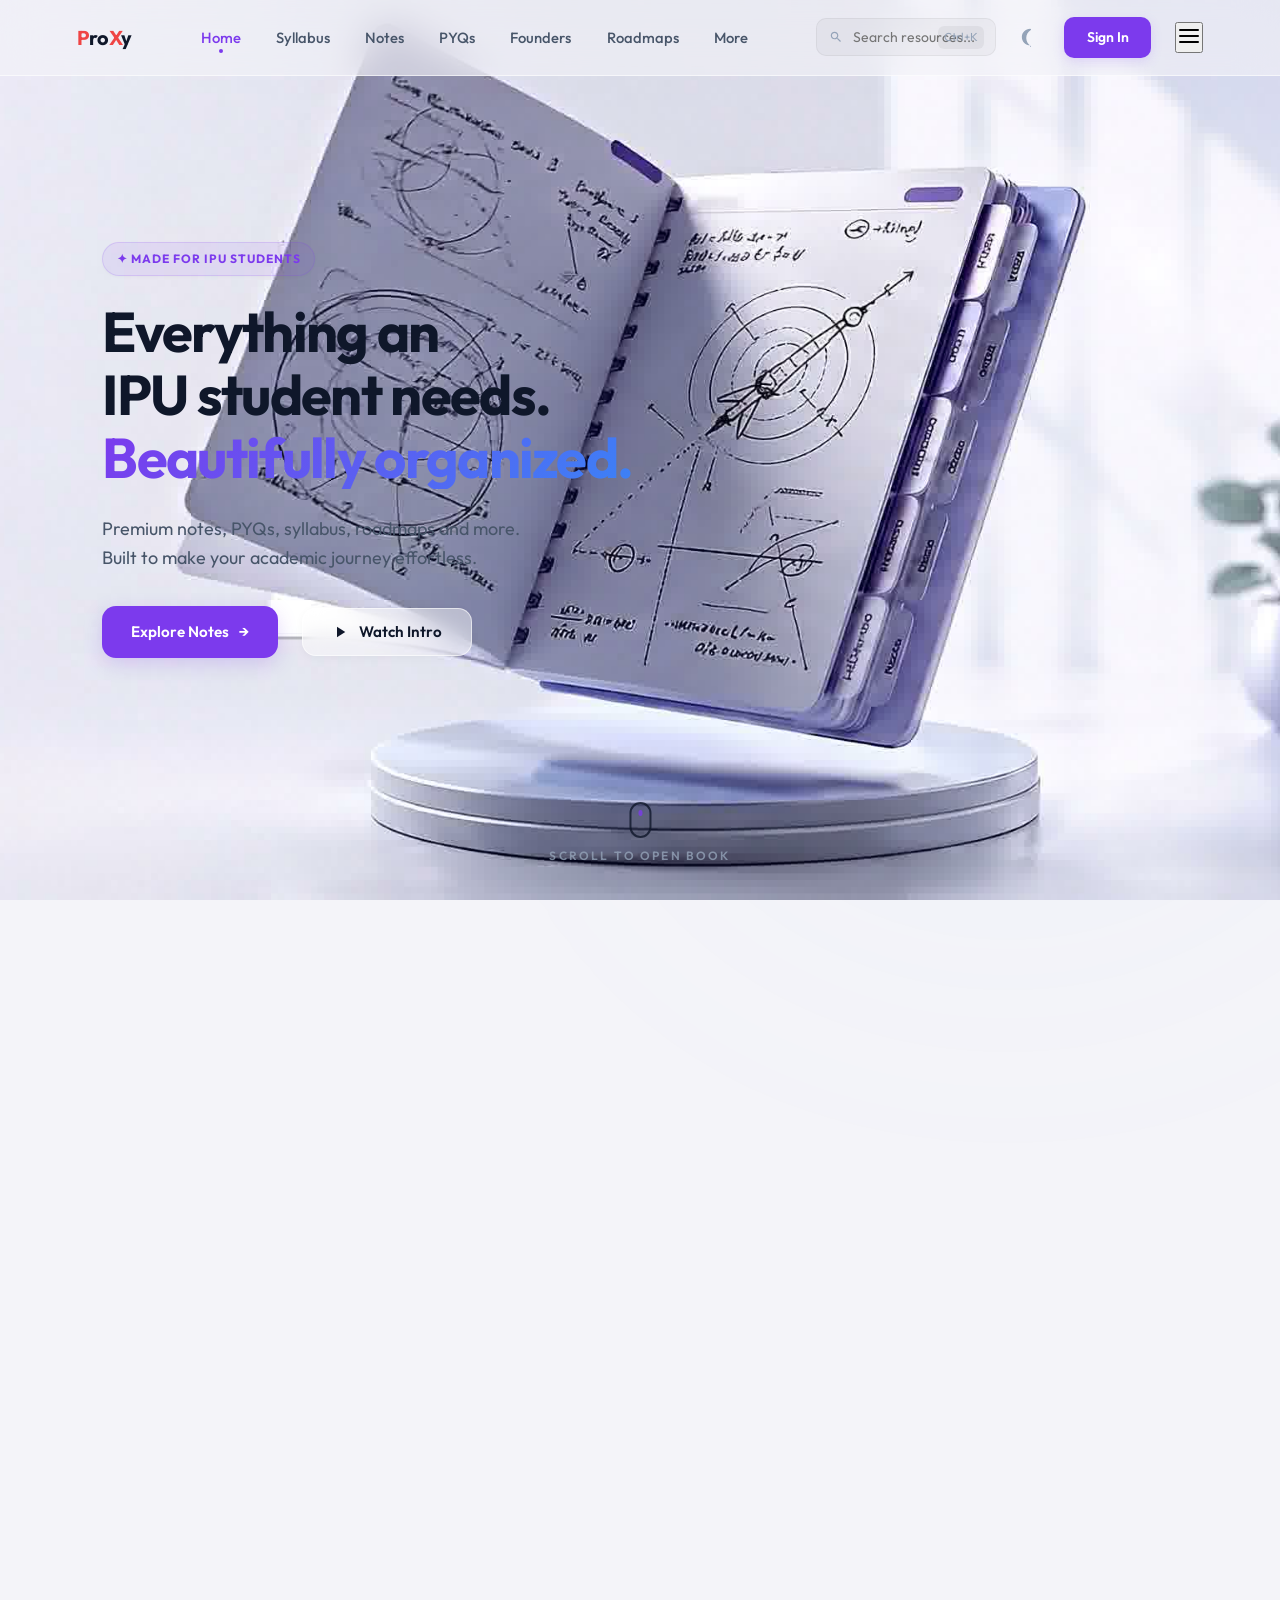
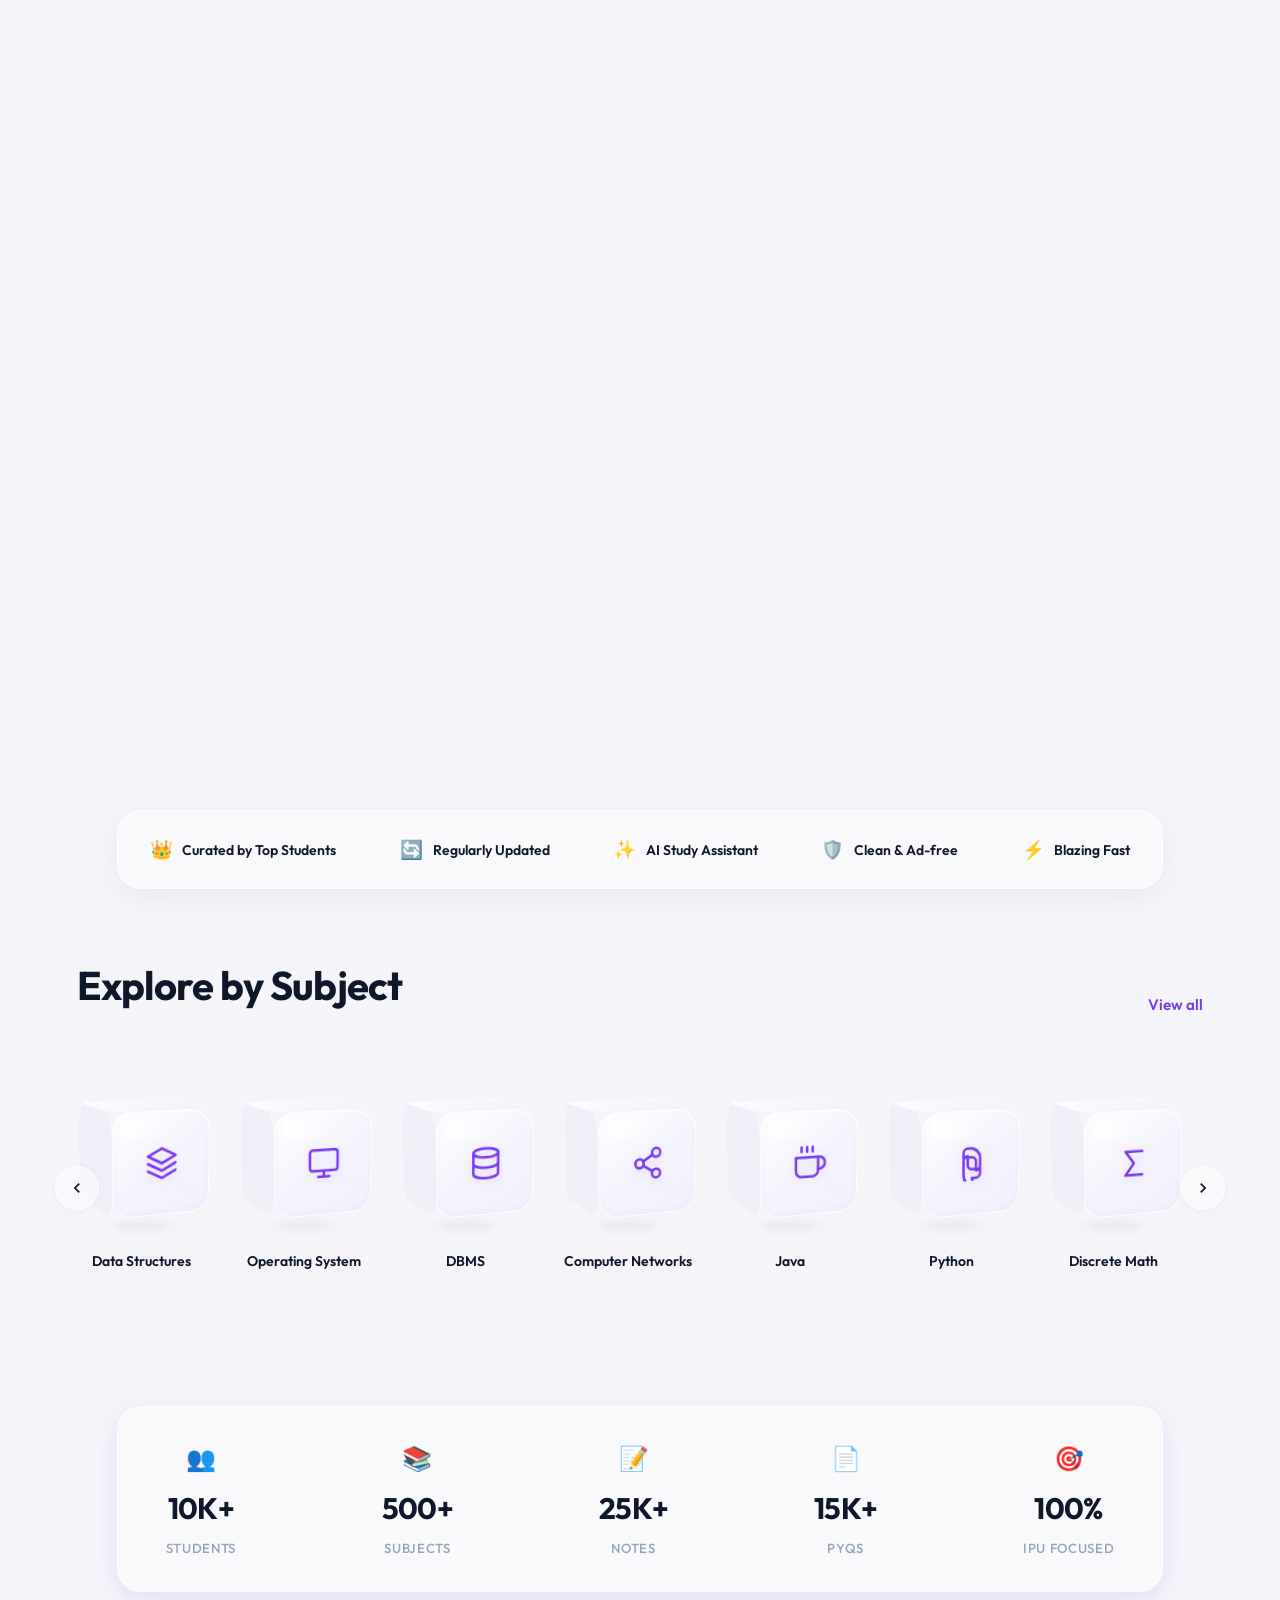
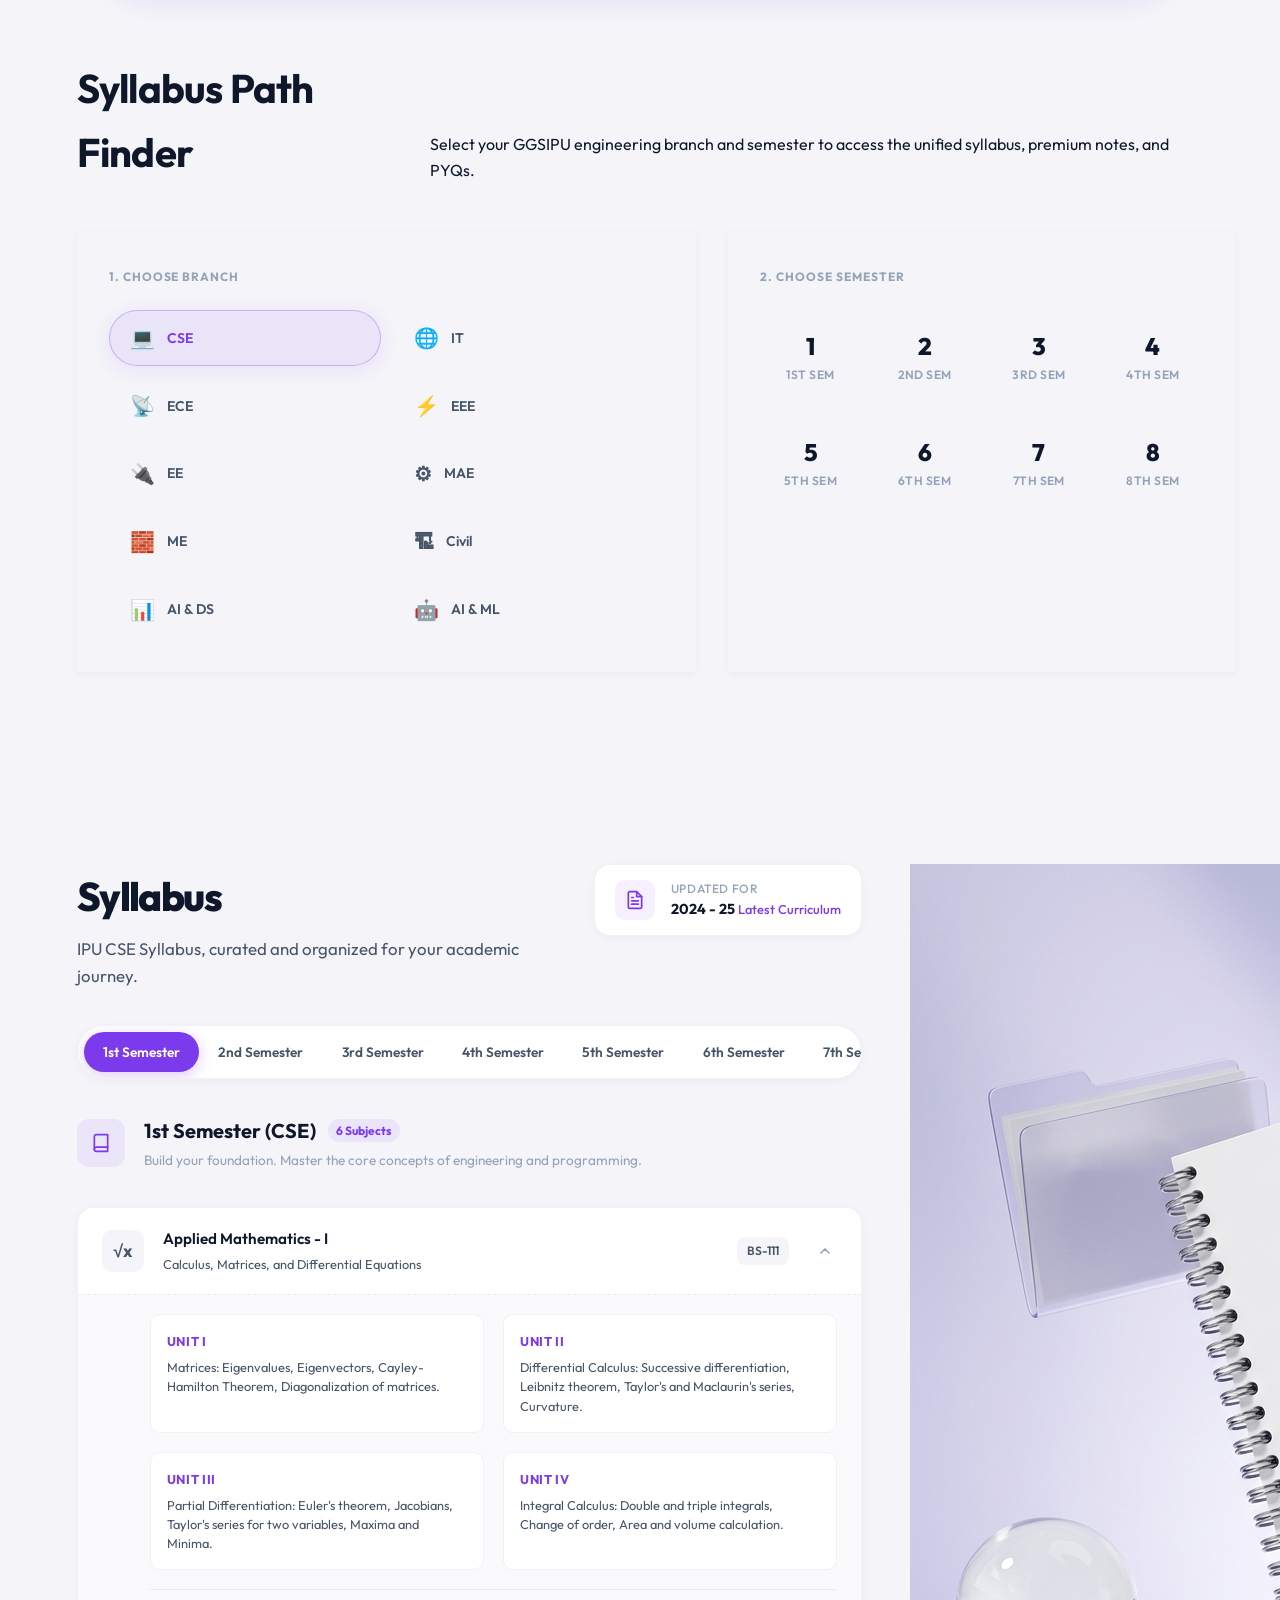
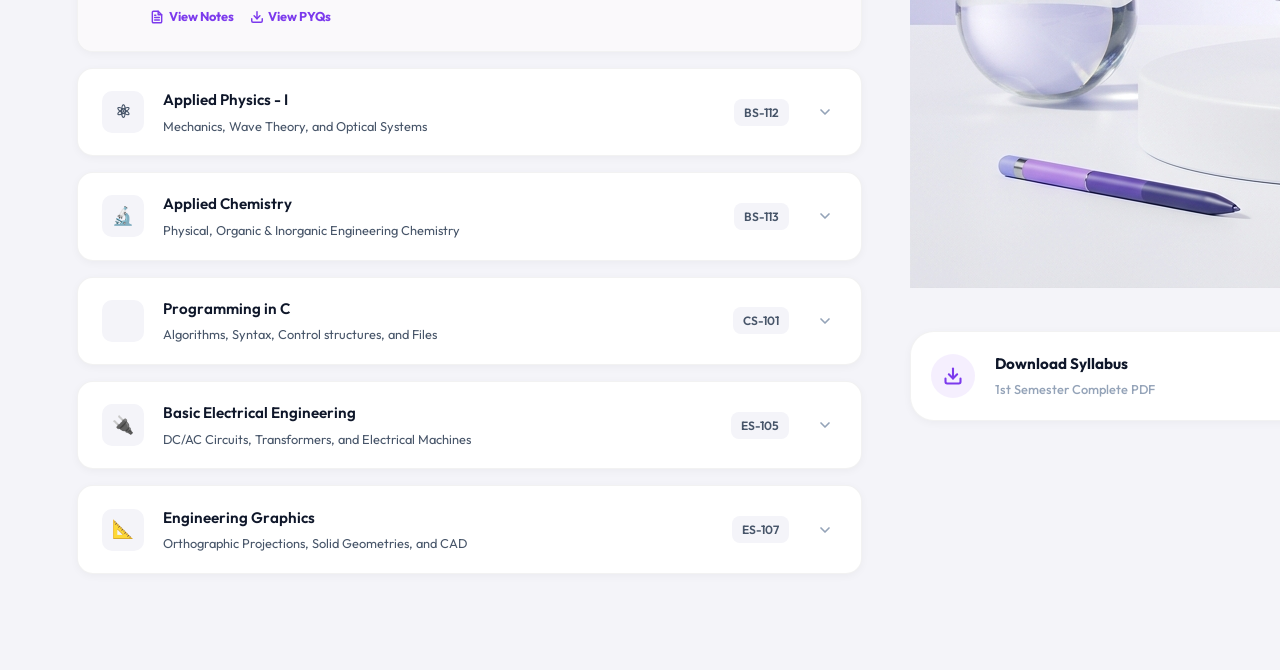
==== commit c8751fb5: "10 engineering branches ke sath premium syllabus path finder integration kiya" ====
--- a/index.html
+++ b/index.html
@@ -407,6 +407,102 @@
         <div class="stat-item"><span class="stat-badge">🎯</span><span class="stat-val">100%</span><span class="stat-lbl">IPU Focused</span></div>
       </div>
     </div>
+
+    <!-- Branch Selection Section -->
+    <section class="section-container branch-selection-section" id="branch-select-section">
+      <div class="section-header">
+        <h2>Syllabus Path Finder</h2>
+        <p>Select your GGSIPU engineering branch and semester to access the unified syllabus, premium notes, and PYQs.</p>
+      </div>
+      
+      <div class="path-finder-container">
+        <!-- Branch Selection Panel -->
+        <div class="finder-panel branch-panel">
+          <span class="panel-label">1. Choose Branch</span>
+          <div class="branches-grid">
+            <button class="branch-pill active" data-branch="CSE">
+              <span class="branch-pill-icon">💻</span>
+              <span class="branch-pill-text">CSE</span>
+            </button>
+            <button class="branch-pill" data-branch="IT">
+              <span class="branch-pill-icon">🌐</span>
+              <span class="branch-pill-text">IT</span>
+            </button>
+            <button class="branch-pill" data-branch="ECE">
+              <span class="branch-pill-icon">📡</span>
+              <span class="branch-pill-text">ECE</span>
+            </button>
+            <button class="branch-pill" data-branch="EEE">
+              <span class="branch-pill-icon">⚡</span>
+              <span class="branch-pill-text">EEE</span>
+            </button>
+            <button class="branch-pill" data-branch="EE">
+              <span class="branch-pill-icon">🔌</span>
+              <span class="branch-pill-text">EE</span>
+            </button>
+            <button class="branch-pill" data-branch="MAE">
+              <span class="branch-pill-icon">⚙</span>
+              <span class="branch-pill-text">MAE</span>
+            </button>
+            <button class="branch-pill" data-branch="ME">
+              <span class="branch-pill-icon">🧱</span>
+              <span class="branch-pill-text">ME</span>
+            </button>
+            <button class="branch-pill" data-branch="CE">
+              <span class="branch-pill-icon">🏗</span>
+              <span class="branch-pill-text">Civil</span>
+            </button>
+            <button class="branch-pill" data-branch="AIDS">
+              <span class="branch-pill-icon">📊</span>
+              <span class="branch-pill-text">AI & DS</span>
+            </button>
+            <button class="branch-pill" data-branch="AIML">
+              <span class="branch-pill-icon">🤖</span>
+              <span class="branch-pill-text">AI & ML</span>
+            </button>
+          </div>
+        </div>
+
+        <!-- Semester Selection Panel -->
+        <div class="finder-panel semester-panel">
+          <span class="panel-label">2. Choose Semester</span>
+          <div class="semesters-grid">
+            <button class="sem-card-btn" data-sem="1">
+              <span class="sem-num">1</span>
+              <span class="sem-text">1st Sem</span>
+            </button>
+            <button class="sem-card-btn" data-sem="2">
+              <span class="sem-num">2</span>
+              <span class="sem-text">2nd Sem</span>
+            </button>
+            <button class="sem-card-btn" data-sem="3">
+              <span class="sem-num">3</span>
+              <span class="sem-text">3rd Sem</span>
+            </button>
+            <button class="sem-card-btn" data-sem="4">
+              <span class="sem-num">4</span>
+              <span class="sem-text">4th Sem</span>
+            </button>
+            <button class="sem-card-btn" data-sem="5">
+              <span class="sem-num">5</span>
+              <span class="sem-text">5th Sem</span>
+            </button>
+            <button class="sem-card-btn" data-sem="6">
+              <span class="sem-num">6</span>
+              <span class="sem-text">6th Sem</span>
+            </button>
+            <button class="sem-card-btn" data-sem="7">
+              <span class="sem-num">7</span>
+              <span class="sem-text">7th Sem</span>
+            </button>
+            <button class="sem-card-btn" data-sem="8">
+              <span class="sem-num">8</span>
+              <span class="sem-text">8th Sem</span>
+            </button>
+          </div>
+        </div>
+      </div>
+    </section>
 
     <!-- Syllabus Dashboard Section -->
     <section class="section-container syllabus-section-wrapper" id="syllabus-section">
--- a/css/design-system.css
+++ b/css/design-system.css
@@ -2399,4 +2399,161 @@
     border-radius: 12px;
     font-size: 1rem;
   }
-}
+
+}
+
+/* ── Branch Selection Section ── */
+.branch-selection-section {
+  padding: var(--space-3xl) 6% var(--space-4xl);
+  max-width: 1400px;
+  margin: 0 auto;
+}
+
+.path-finder-container {
+  display: grid;
+  grid-template-columns: 55% 45%;
+  gap: 2rem;
+  margin-top: 2.5rem;
+}
+
+.finder-panel {
+  background: var(--card-bg);
+  border: 1px solid var(--border-color);
+  border-radius: var(--border-radius-2xl);
+  padding: 2.2rem 2rem;
+  display: flex;
+  flex-direction: column;
+  box-shadow: var(--shadow-sm);
+}
+
+.panel-label {
+  font-size: var(--font-size-xs);
+  font-weight: 700;
+  text-transform: uppercase;
+  letter-spacing: 0.08em;
+  color: var(--text-muted);
+  margin-bottom: 1.5rem;
+  display: block;
+}
+
+/* Branches Grid */
+.branches-grid {
+  display: grid;
+  grid-template-columns: repeat(2, 1fr);
+  gap: 0.75rem;
+}
+
+.branch-pill {
+  display: flex;
+  align-items: center;
+  gap: 0.75rem;
+  padding: 0.9rem 1.25rem;
+  border-radius: var(--border-radius-xl);
+  background: rgba(255, 255, 255, 0.02);
+  border: 1px solid rgba(255, 255, 255, 0.05);
+  color: var(--text-secondary);
+  font-family: inherit;
+  font-size: var(--font-size-sm);
+  font-weight: 600;
+  cursor: pointer;
+  transition: all 0.3s cubic-bezier(0.16, 1, 0.3, 1);
+  text-align: left;
+}
+
+.branch-pill-icon {
+  font-size: 1.25rem;
+  display: flex;
+  align-items: center;
+  justify-content: center;
+}
+
+.branch-pill:hover {
+  background: rgba(255, 255, 255, 0.05);
+  border-color: rgba(255, 255, 255, 0.1);
+  color: var(--text-primary);
+  transform: translateY(-2px);
+}
+
+.branch-pill.active {
+  background: var(--accent-soft);
+  border-color: rgba(124, 58, 237, 0.3);
+  color: var(--accent);
+  box-shadow: 0 4px 20px rgba(124, 58, 237, 0.1);
+}
+
+/* Semesters Grid */
+.semesters-grid {
+  display: grid;
+  grid-template-columns: repeat(4, 1fr);
+  gap: 0.85rem;
+}
+
+.sem-card-btn {
+  display: flex;
+  flex-direction: column;
+  align-items: center;
+  justify-content: center;
+  padding: 1.25rem 0.5rem;
+  border-radius: var(--border-radius-xl);
+  background: rgba(255, 255, 255, 0.02);
+  border: 1px solid rgba(255, 255, 255, 0.05);
+  color: var(--text-secondary);
+  font-family: inherit;
+  cursor: pointer;
+  transition: all 0.3s cubic-bezier(0.16, 1, 0.3, 1);
+  gap: 0.35rem;
+}
+
+.sem-num {
+  font-size: 1.5rem;
+  font-weight: 800;
+  color: var(--text-primary);
+  transition: color 0.3s ease;
+}
+
+.sem-text {
+  font-size: 0.75rem;
+  font-weight: 600;
+  color: var(--text-muted);
+  text-transform: uppercase;
+  letter-spacing: 0.04em;
+}
+
+.sem-card-btn:hover {
+  background: rgba(255, 255, 255, 0.05);
+  border-color: rgba(255, 255, 255, 0.1);
+  transform: translateY(-2px);
+}
+
+.sem-card-btn:hover .sem-num {
+  color: var(--accent);
+}
+
+.sem-card-btn.active {
+  background: var(--accent);
+  border-color: var(--accent);
+  box-shadow: 0 8px 25px rgba(124, 58, 237, 0.3);
+}
+
+.sem-card-btn.active .sem-num,
+.sem-card-btn.active .sem-text {
+  color: #ffffff;
+}
+
+/* Responsive Path Finder */
+@media (max-width: 1024px) {
+  .path-finder-container {
+    grid-template-columns: 1fr;
+    gap: 1.5rem;
+  }
+}
+
+@media (max-width: 480px) {
+  .branches-grid {
+    grid-template-columns: 1fr;
+  }
+  .semesters-grid {
+    grid-template-columns: repeat(2, 1fr);
+  }
+}
+
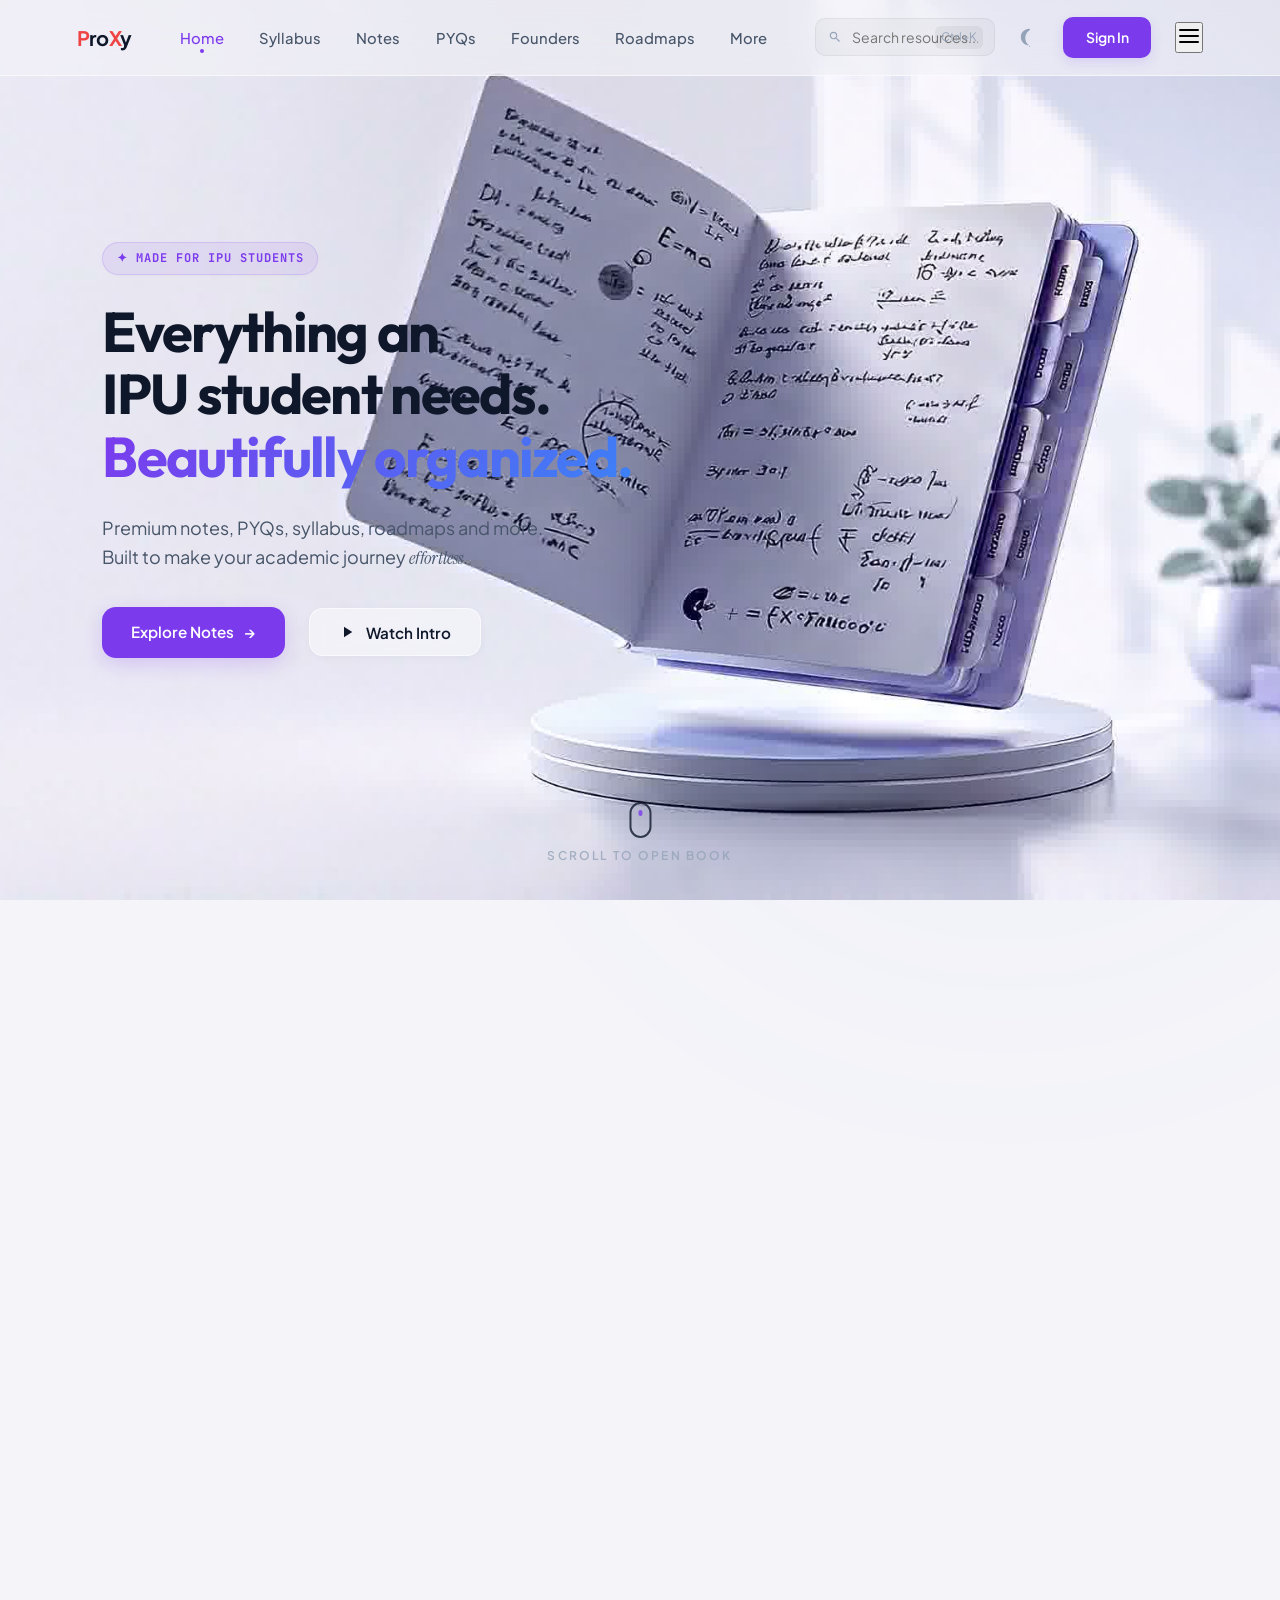
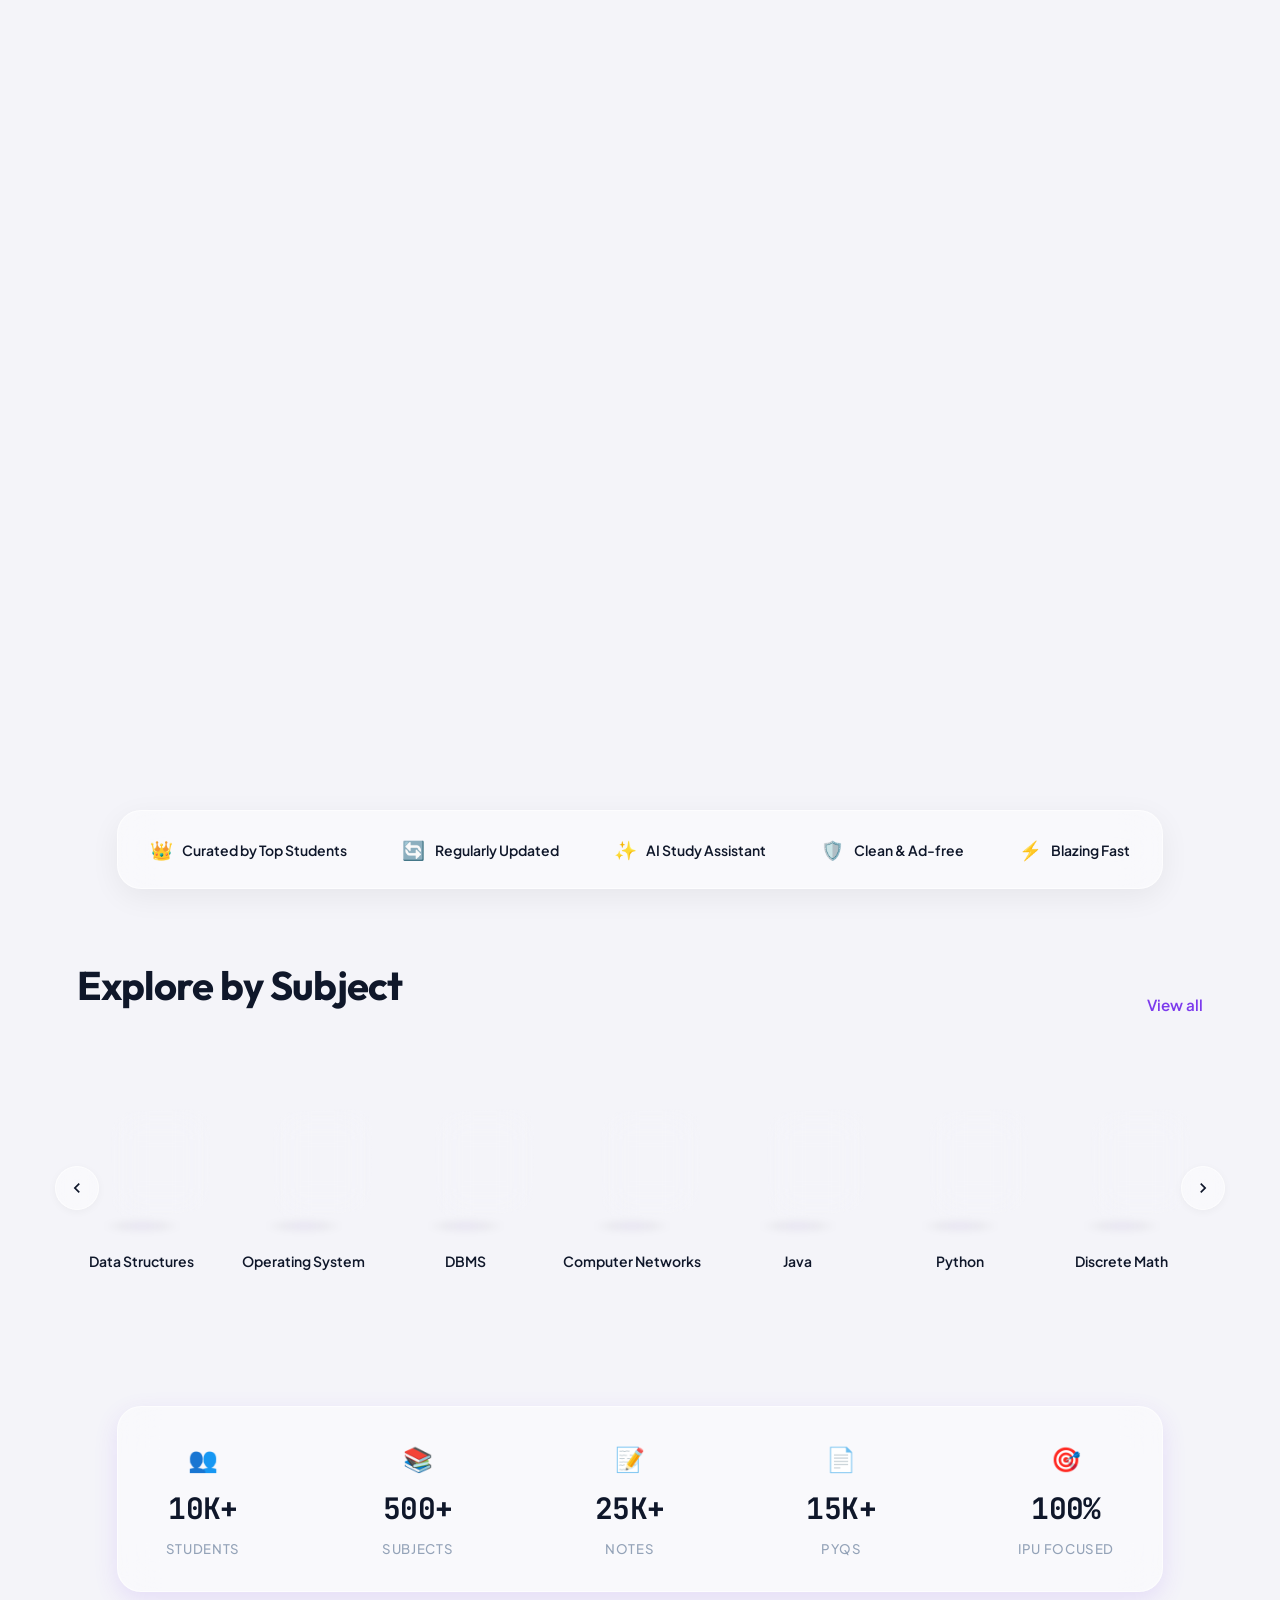
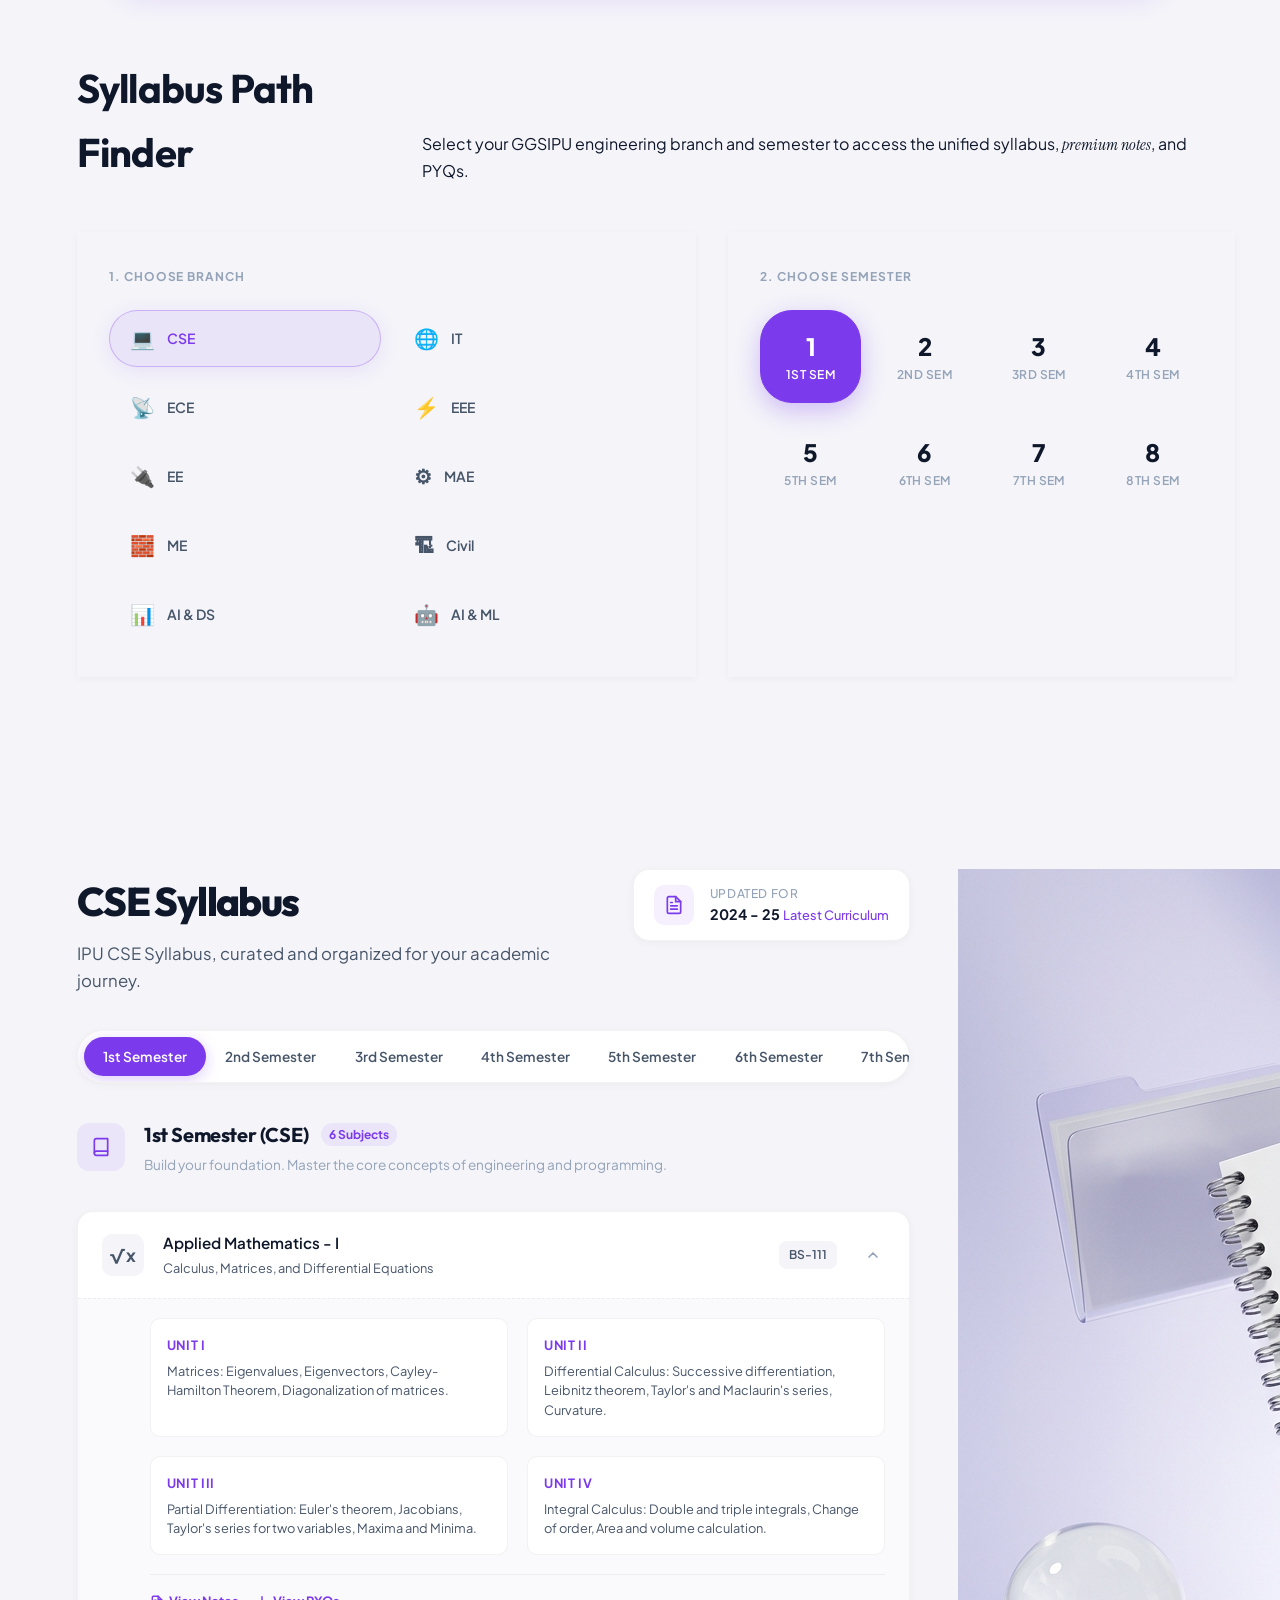
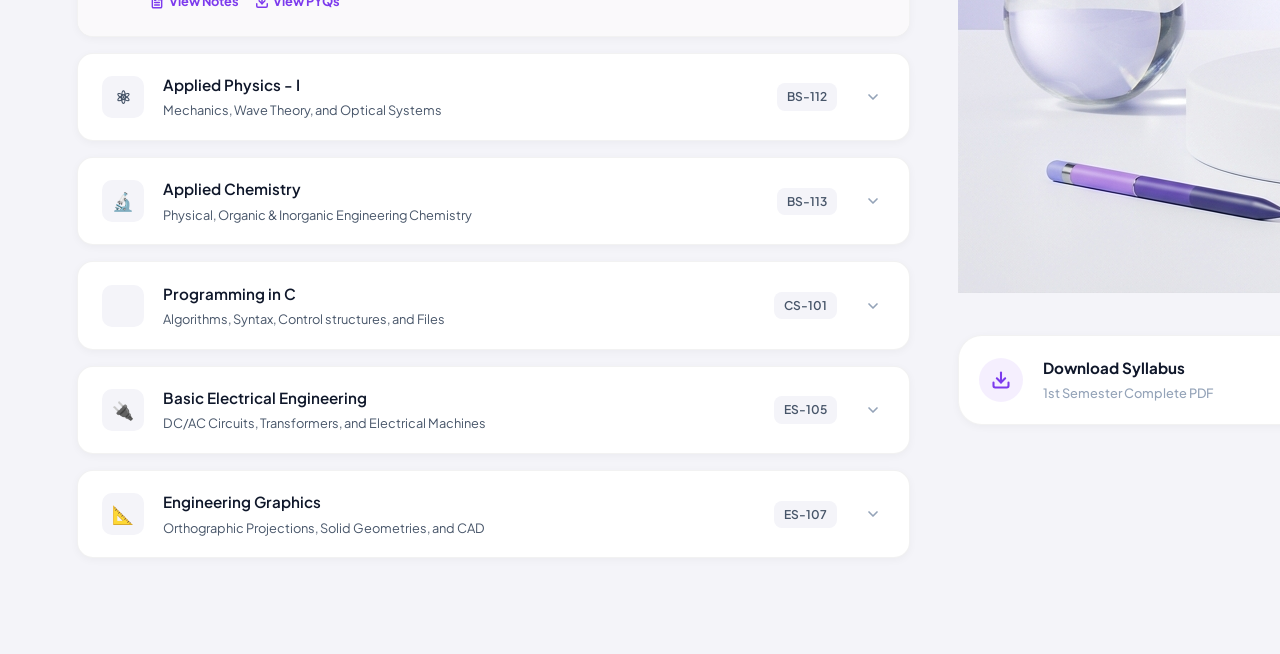
==== commit 22a4ff4d: "feat: mobile responsiveness + roadmap dynamic layout aur cinematic auto-pan" ====
--- a/index.html
+++ b/index.html
@@ -37,6 +37,33 @@
       height: 100vh;
       z-index: 1;
       pointer-events: none;
+    }
+
+    /* Mobile responsive overrides for Home hero section */
+    @media (max-width: 768px) {
+      .hero-section {
+        display: flex;
+        flex-direction: column;
+        justify-content: center;
+        align-items: center;
+        text-align: center;
+        padding: 0 1.5rem;
+      }
+      .hero-content {
+        align-items: center;
+        text-align: center;
+        max-width: 100%;
+      }
+      .hero-badge {
+        align-self: center;
+      }
+      .hero-actions {
+        align-items: center;
+        width: 100%;
+      }
+      .canvas-container {
+        opacity: 0.45; /* Soften the background notebook on mobile for readability */
+      }
     }
 
     canvas {
@@ -212,7 +239,7 @@
       </div>
       <section class="hero-section">
         <div class="hero-content" id="heroContent">
-          <span class="hero-badge">✦ Made for IPU Students</span>
+          <span class="hero-badge font-mono-tech">✦ Made for IPU Students</span>
           <h1 class="hero-title">
             Everything an<br>
             IPU student needs.<br>
@@ -220,7 +247,7 @@
           </h1>
           <p class="hero-desc">
             Premium notes, PYQs, syllabus, roadmaps and more.<br>
-            Built to make your academic journey effortless.
+            Built to make your academic journey <span class="font-serif-italic">effortless</span>.
           </p>
           <div class="hero-actions">
             <a href="#subjects" class="btn btn--primary">Explore Notes <span class="arrow">→</span></a>
@@ -400,11 +427,11 @@
     <!-- Stats Bar -->
     <div class="stats-wrapper">
       <div class="stats-bar">
-        <div class="stat-item"><span class="stat-badge">👥</span><span class="stat-val">10K+</span><span class="stat-lbl">Students</span></div>
-        <div class="stat-item"><span class="stat-badge">📚</span><span class="stat-val">500+</span><span class="stat-lbl">Subjects</span></div>
-        <div class="stat-item"><span class="stat-badge">📝</span><span class="stat-val">25K+</span><span class="stat-lbl">Notes</span></div>
-        <div class="stat-item"><span class="stat-badge">📄</span><span class="stat-val">15K+</span><span class="stat-lbl">PYQs</span></div>
-        <div class="stat-item"><span class="stat-badge">🎯</span><span class="stat-val">100%</span><span class="stat-lbl">IPU Focused</span></div>
+        <div class="stat-item"><span class="stat-badge">👥</span><span class="stat-val font-mono-tech">10K+</span><span class="stat-lbl">Students</span></div>
+        <div class="stat-item"><span class="stat-badge">📚</span><span class="stat-val font-mono-tech">500+</span><span class="stat-lbl">Subjects</span></div>
+        <div class="stat-item"><span class="stat-badge">📝</span><span class="stat-val font-mono-tech">25K+</span><span class="stat-lbl">Notes</span></div>
+        <div class="stat-item"><span class="stat-badge">📄</span><span class="stat-val font-mono-tech">15K+</span><span class="stat-lbl">PYQs</span></div>
+        <div class="stat-item"><span class="stat-badge">🎯</span><span class="stat-val font-mono-tech">100%</span><span class="stat-lbl">IPU Focused</span></div>
       </div>
     </div>
 
@@ -412,7 +439,7 @@
     <section class="section-container branch-selection-section" id="branch-select-section">
       <div class="section-header">
         <h2>Syllabus Path Finder</h2>
-        <p>Select your GGSIPU engineering branch and semester to access the unified syllabus, premium notes, and PYQs.</p>
+        <p>Select your GGSIPU engineering branch and semester to access the unified syllabus, <span class="font-serif-italic">premium notes</span>, and PYQs.</p>
       </div>
       
       <div class="path-finder-container">
@@ -662,7 +689,11 @@
 
       const imgR = img.width / img.height, canR = w / h;
       let dw, dh, dx, dy;
-      if (canR > imgR) { 
+      
+      // On mobile viewports (width <= 768px), force the image to fit the width (no cropping/zoom-in)
+      const forceFitWidth = w <= 768;
+
+      if (canR > imgR || forceFitWidth) { 
         dw = w; 
         dh = w / imgR; 
         dx = 0; 
@@ -670,7 +701,7 @@
       } else { 
         dw = h * imgR; 
         dh = h; 
-        dx = (w - dw) * 0.82; // Align to the right to keep the 3D book cover fully visible on mobile/portrait
+        dx = (w - dw) * 0.82; 
         dy = 0; 
       }
       ctx.drawImage(img, dx, dy, dw, dh);
--- a/css/design-system.css
+++ b/css/design-system.css
@@ -4,7 +4,7 @@
    ============================================================ */
 
 /* ── Google Fonts Import ── */
-@import url('https://fonts.googleapis.com/css2?family=Outfit:wght@300;400;500;600;700;800&display=swap');
+@import url('https://fonts.googleapis.com/css2?family=Plus+Jakarta+Sans:wght@300;400;500;600;700;800&family=Instrument+Serif:ital@0;1&family=JetBrains+Mono:wght@300;400;500;600;700;800&family=Caveat:wght@400;700&family=Outfit:wght@300;400;500;600;700;800;900&display=swap');
 
 /* ── Design Tokens ── */
 :root {
@@ -55,8 +55,15 @@
   --border-radius-xl: 32px;
   --border-radius-full: 100px;
 
-  /* Typography */
-  --font-family: 'Outfit', -apple-system, BlinkMacSystemFont, 'Segoe UI', sans-serif;
+  /* Typography Design Tokens */
+  --font-family-display: 'Outfit', -apple-system, BlinkMacSystemFont, 'Segoe UI', sans-serif;
+  --font-family-sans: 'Plus Jakarta Sans', -apple-system, BlinkMacSystemFont, 'Segoe UI', sans-serif;
+  --font-family-serif: 'Instrument Serif', Georgia, serif;
+  --font-family-mono: 'JetBrains Mono', monospace;
+  --font-family-hand: 'Caveat', cursive;
+
+  /* Main Fallback Variable */
+  --font-family: var(--font-family-sans);
   --font-size-xs: 0.75rem;
   --font-size-sm: 0.875rem;
   --font-size-base: 1rem;
@@ -114,12 +121,40 @@
   min-height: 100vh;
   background-color: var(--bg-primary);
   color: var(--text-primary);
-  font-family: var(--font-family);
+  font-family: var(--font-family-sans);
   font-size: var(--font-size-base);
   line-height: 1.6;
   overflow-x: hidden;
   -webkit-font-smoothing: antialiased;
   -moz-osx-font-smoothing: grayscale;
+}
+
+/* ── Typography Overrides ── */
+h1, h2, h3, h4, h5, h6 {
+  font-family: var(--font-family-display);
+  font-weight: 700;
+  letter-spacing: -0.02em;
+}
+
+/* Elegant serif highlights */
+.font-serif-italic {
+  font-family: var(--font-family-serif);
+  font-style: italic;
+  font-weight: 400;
+}
+
+/* Technical monospaced text (numbers, parameters, buttons) */
+.font-mono-tech {
+  font-family: var(--font-family-mono);
+  font-size: 0.9em;
+  letter-spacing: -0.02em;
+}
+
+/* Handwritten callouts */
+.font-handwritten {
+  font-family: var(--font-family-hand);
+  font-size: 1.25rem;
+  line-weight: 1;
 }
 
 /* ── Background Glow Blurs ── */
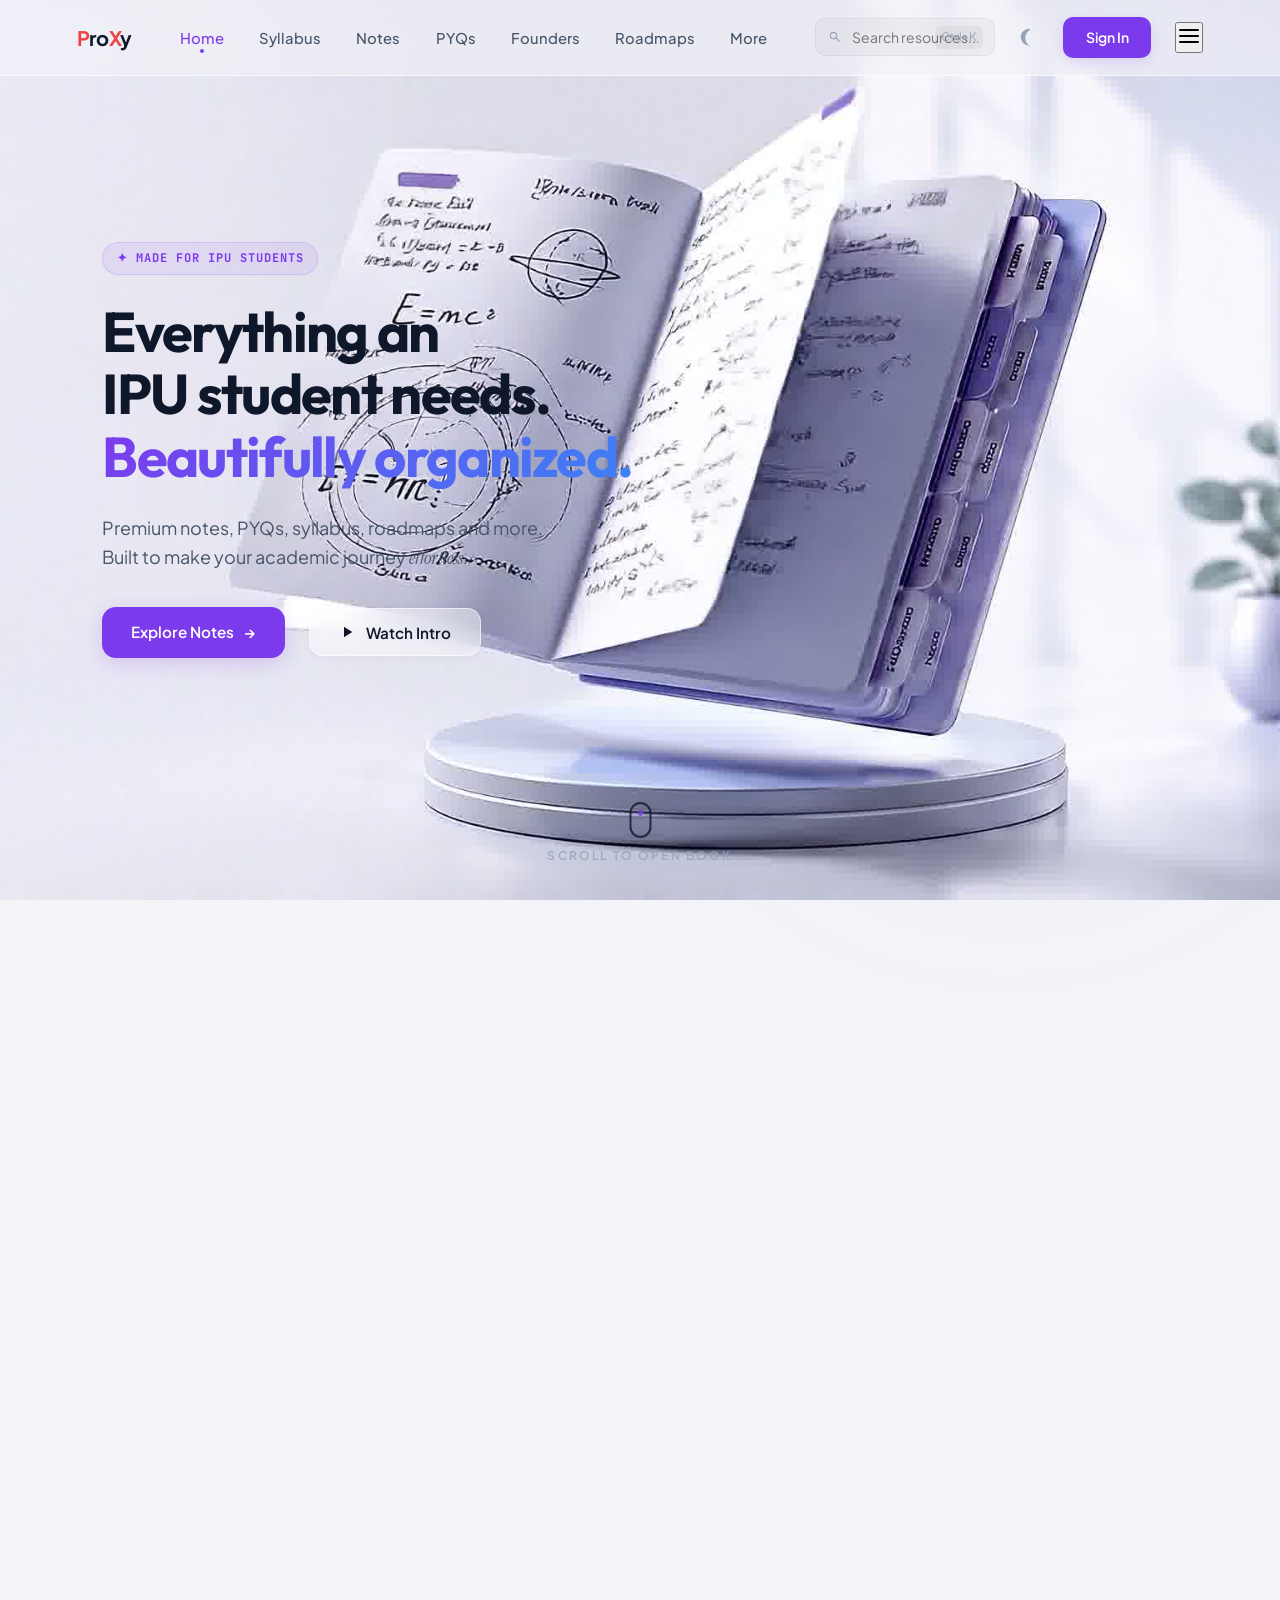
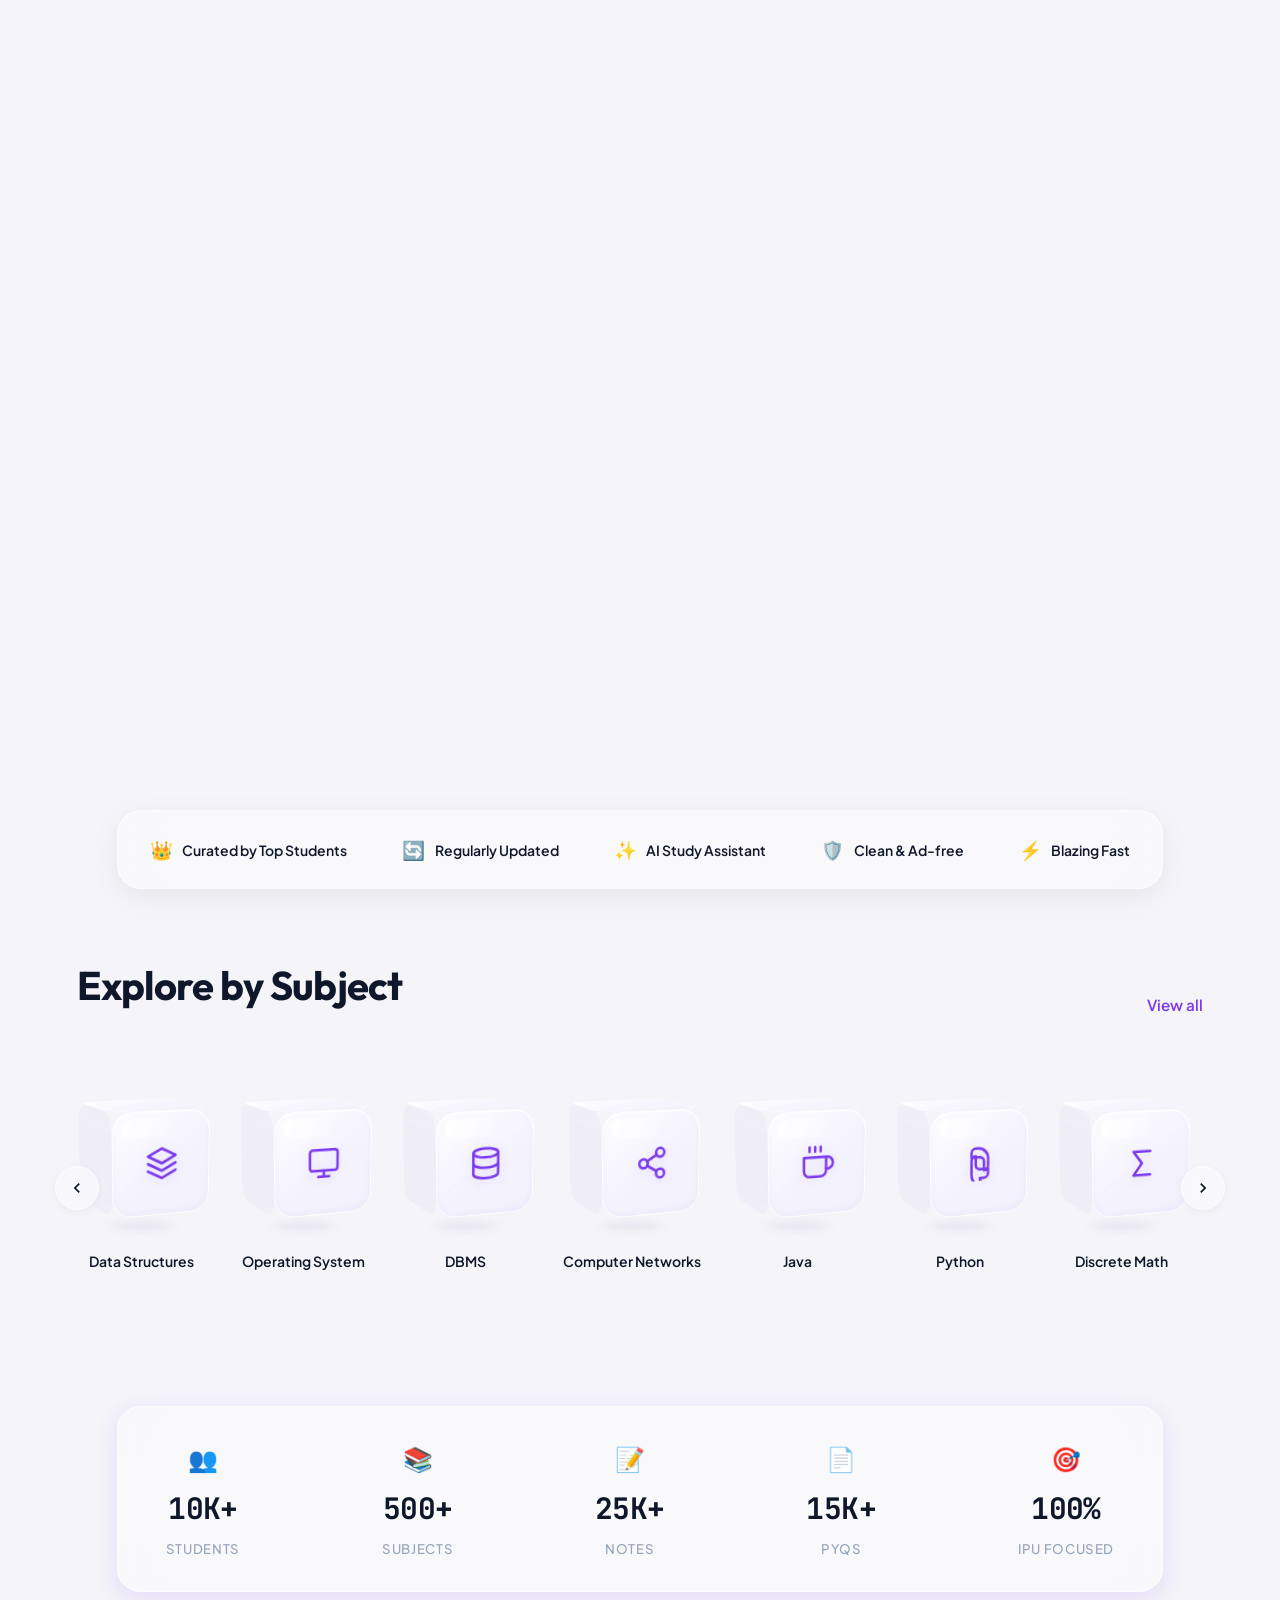
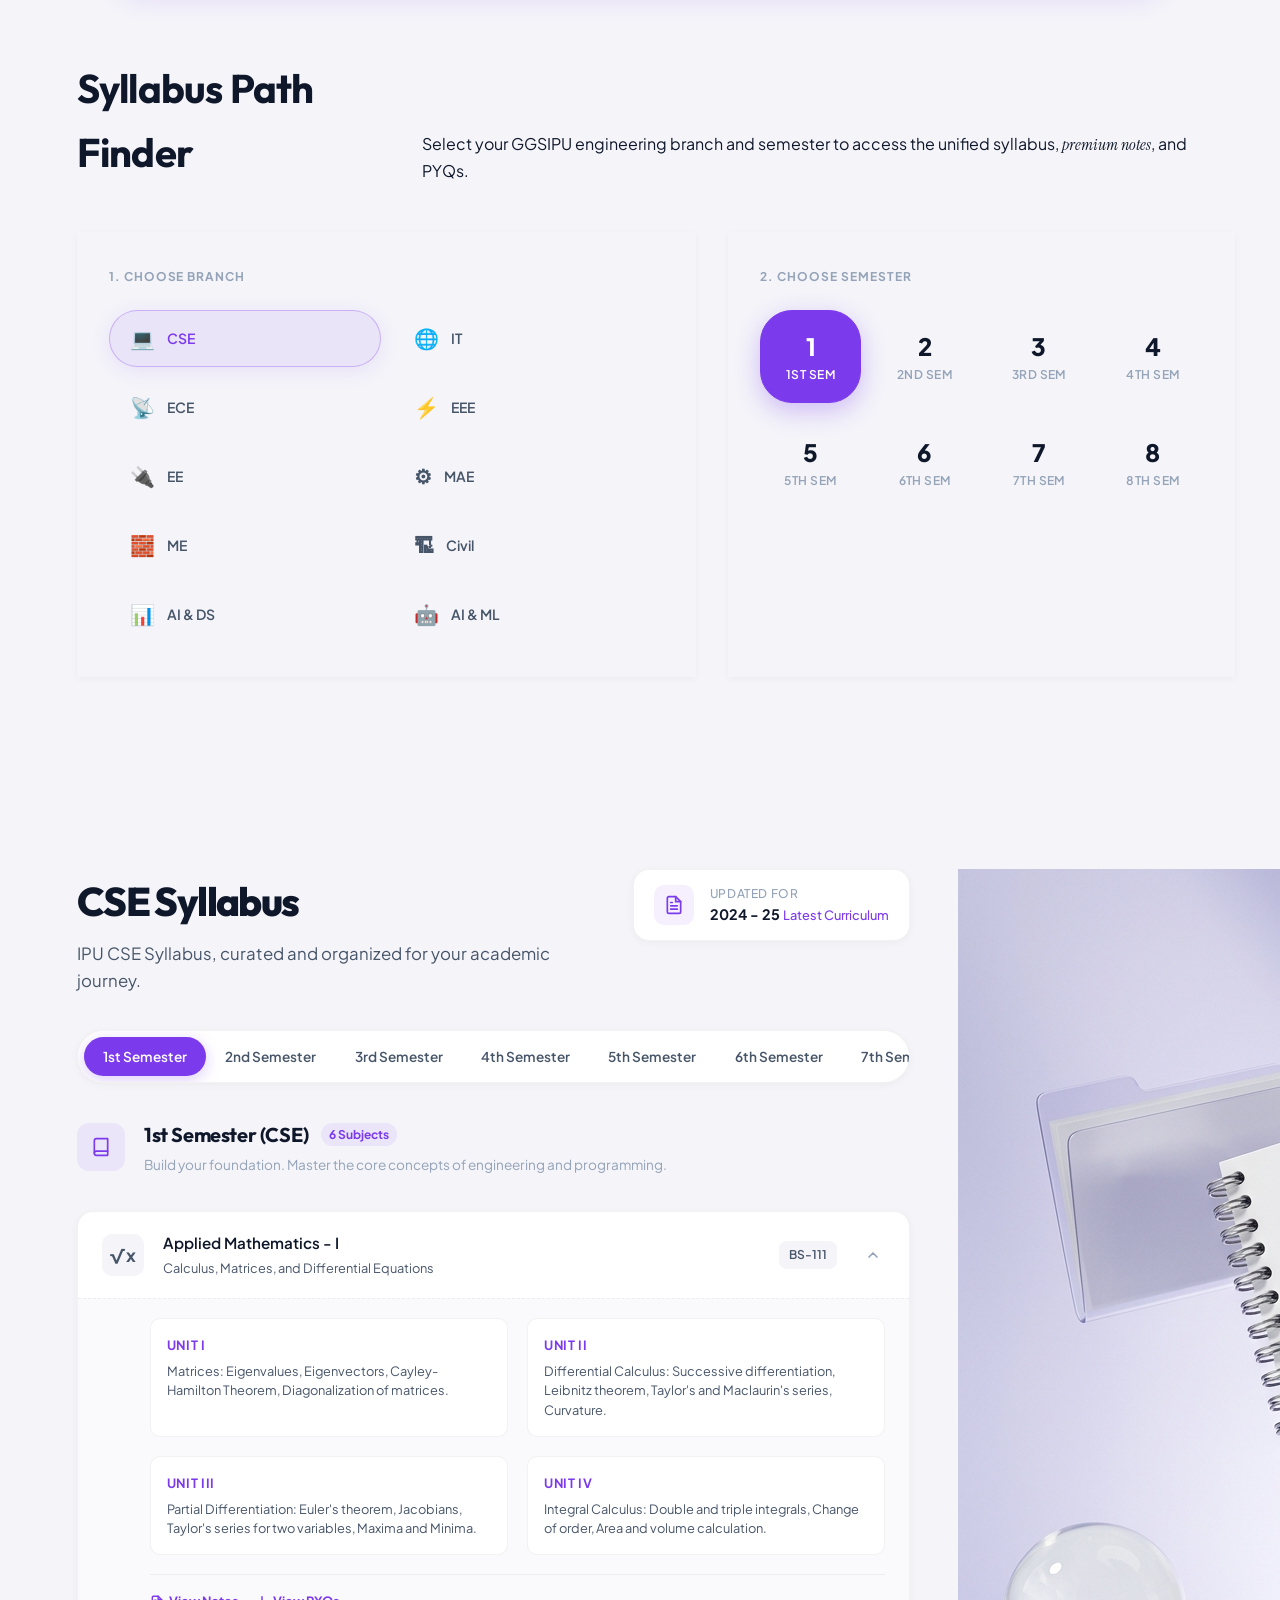
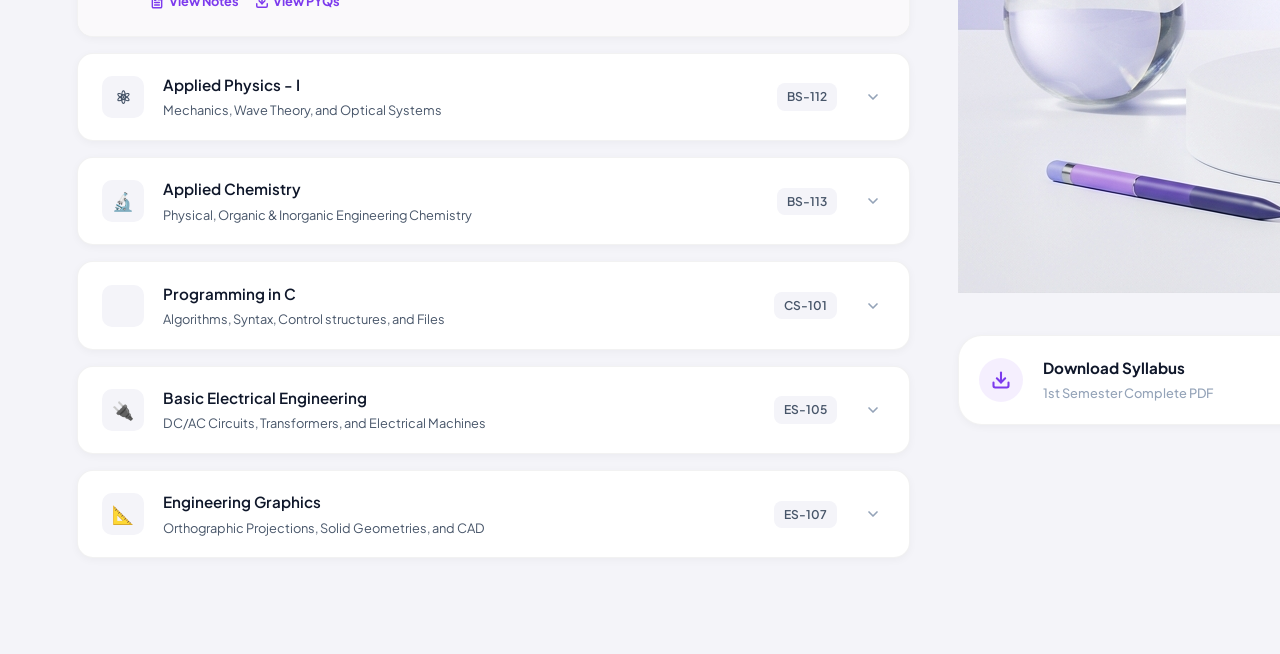
==== commit 86f6e394: "fix: enhance mobile responsiveness on home and roadmaps pages" ====
--- a/index.html
+++ b/index.html
@@ -44,25 +44,42 @@
       .hero-section {
         display: flex;
         flex-direction: column;
-        justify-content: center;
+        justify-content: flex-start;
         align-items: center;
         text-align: center;
-        padding: 0 1.5rem;
+        padding: 0;
+        height: 100%;
       }
       .hero-content {
+        display: flex;
+        flex-direction: column;
         align-items: center;
         text-align: center;
         max-width: 100%;
+        height: 100%;
+        box-sizing: border-box;
+        padding: 7vh 1.5rem 5vh;
+        gap: 1rem;
       }
       .hero-badge {
         align-self: center;
+      }
+      .hero-title {
+        font-size: 2rem;
+        line-height: 1.25;
+        margin-bottom: auto;
+      }
+      .hero-desc {
+        font-size: 0.85rem;
+        line-height: 1.5;
       }
       .hero-actions {
         align-items: center;
         width: 100%;
+        justify-content: center;
       }
       .canvas-container {
-        opacity: 0.45; /* Soften the background notebook on mobile for readability */
+        opacity: 1; /* Fully visible on mobile */
       }
     }
 
@@ -168,17 +185,6 @@
 
     /* Mobile overrides */
     @media (max-width: 768px) {
-      .hero-section {
-        padding: 0 5%;
-        align-items: flex-end;
-        padding-bottom: 14vh;
-      }
-
-      .hero-content {
-        gap: 1.1rem;
-        max-width: 100%;
-      }
-
       .feature-bar-wrapper {
         margin: 1rem auto 2.5rem;
         padding: 0 1.25rem;
@@ -186,13 +192,6 @@
 
       .stats-wrapper {
         padding: 0 1.25rem;
-      }
-    }
-
-    @media (max-width: 480px) {
-      .hero-section {
-        padding: 0 4%;
-        padding-bottom: 12vh;
       }
     }
   </style>
--- a/css/design-system.css
+++ b/css/design-system.css
@@ -1934,6 +1934,9 @@
   .preview-column {
     width: 100% !important;
   }
+  .showcase-scene-container {
+    display: none !important;
+  }
 }
 
 .explorer-column {
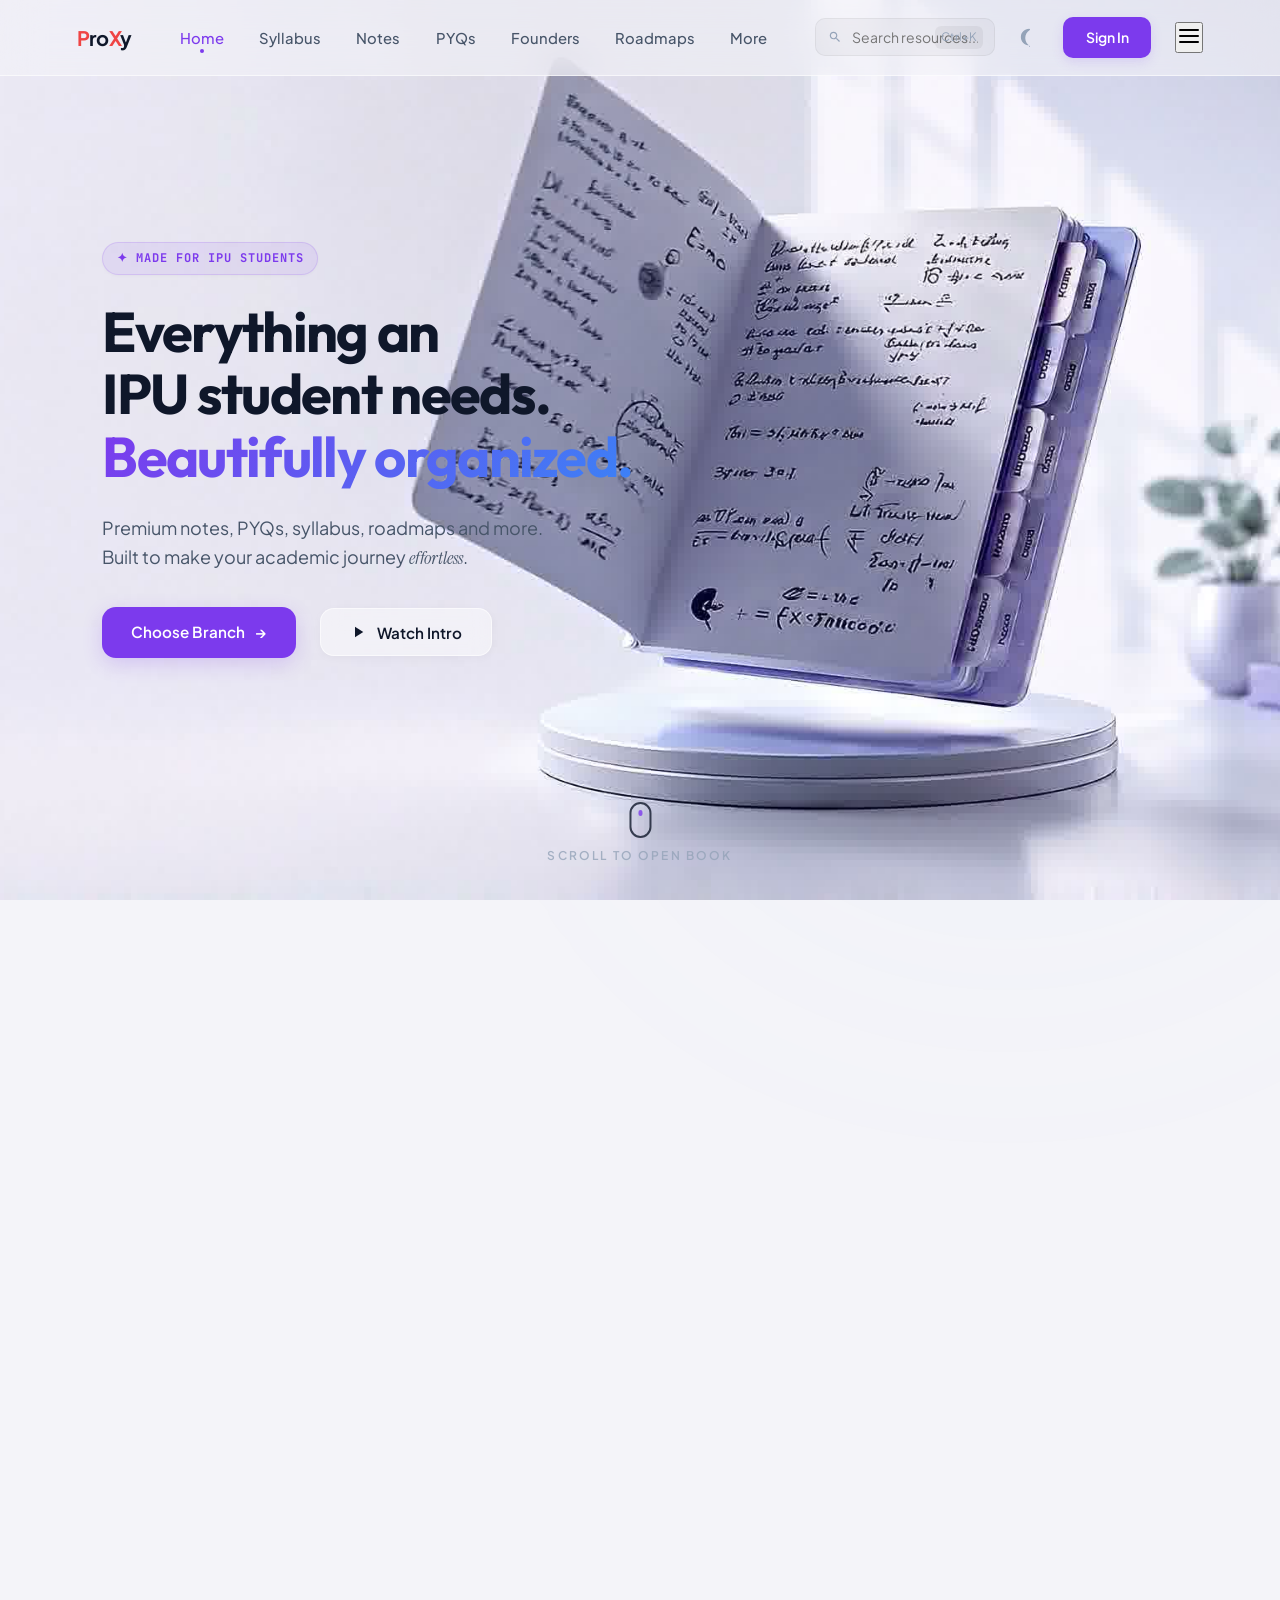
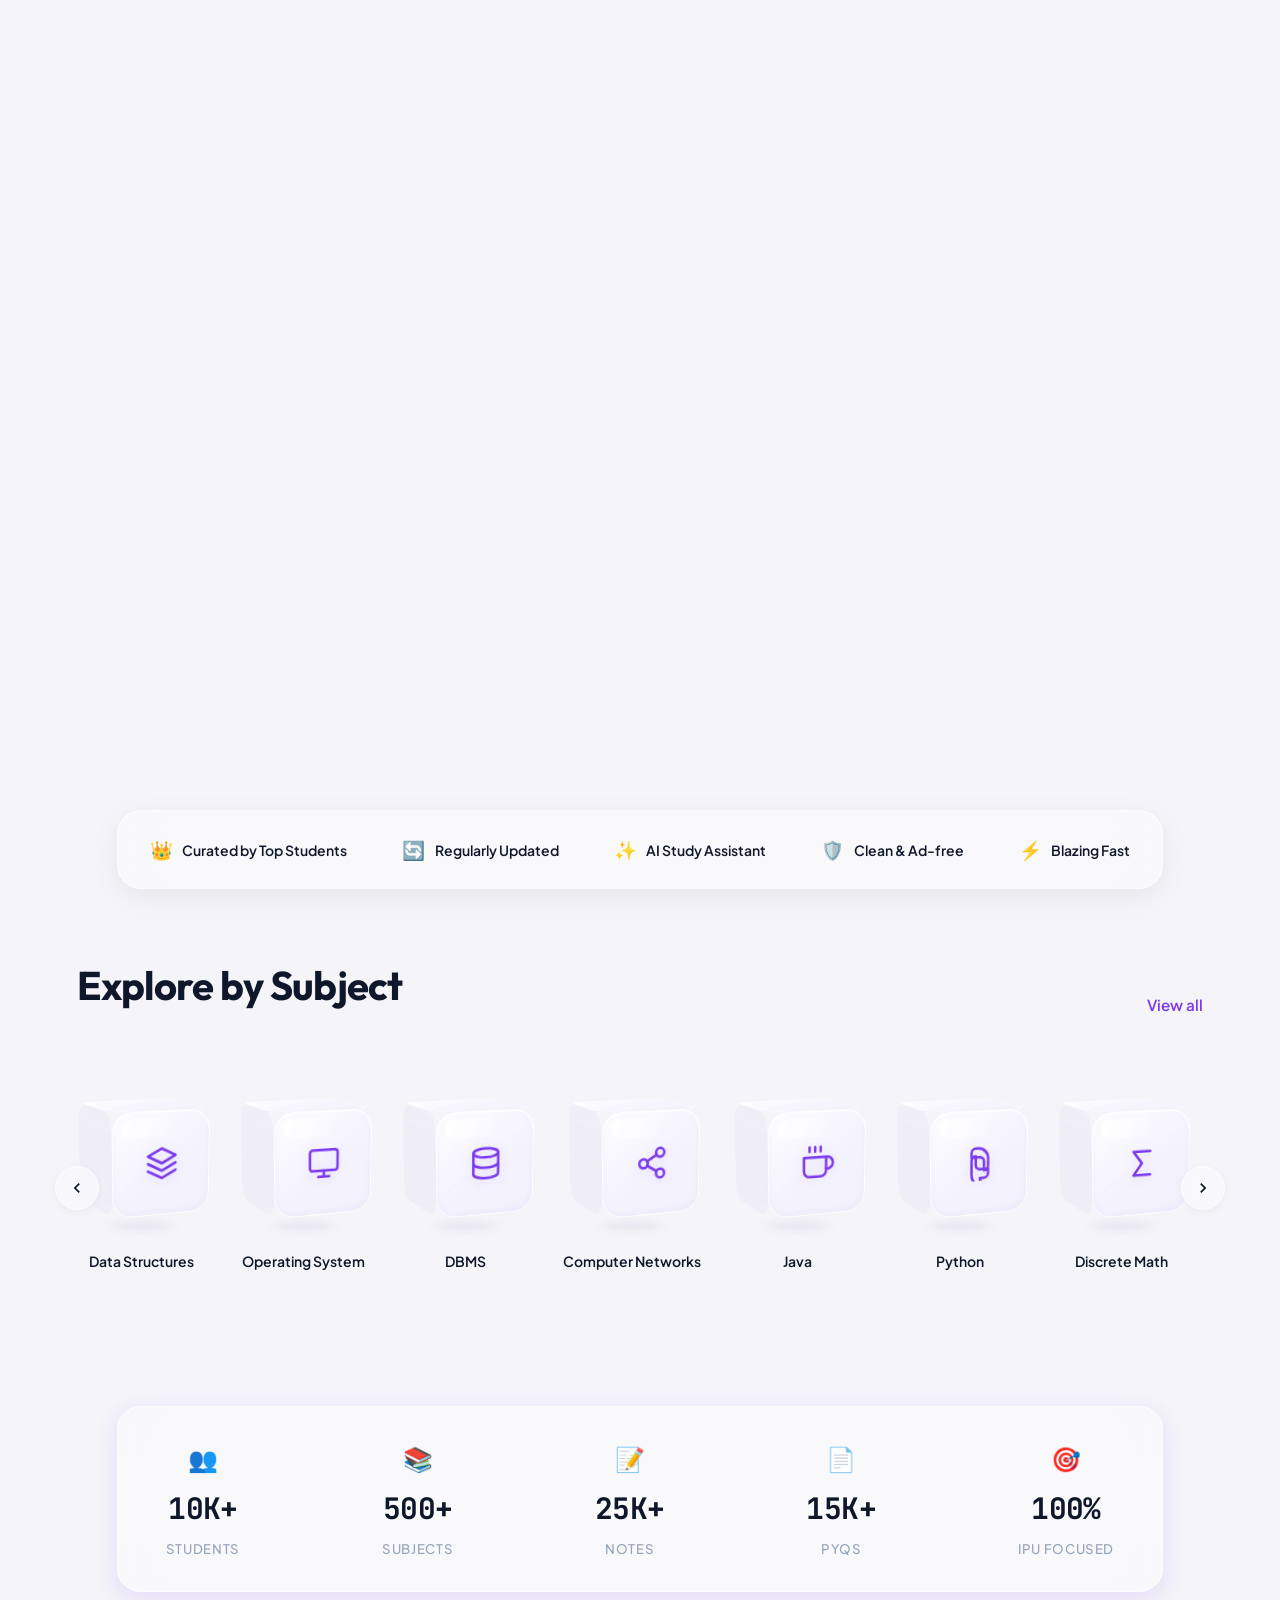
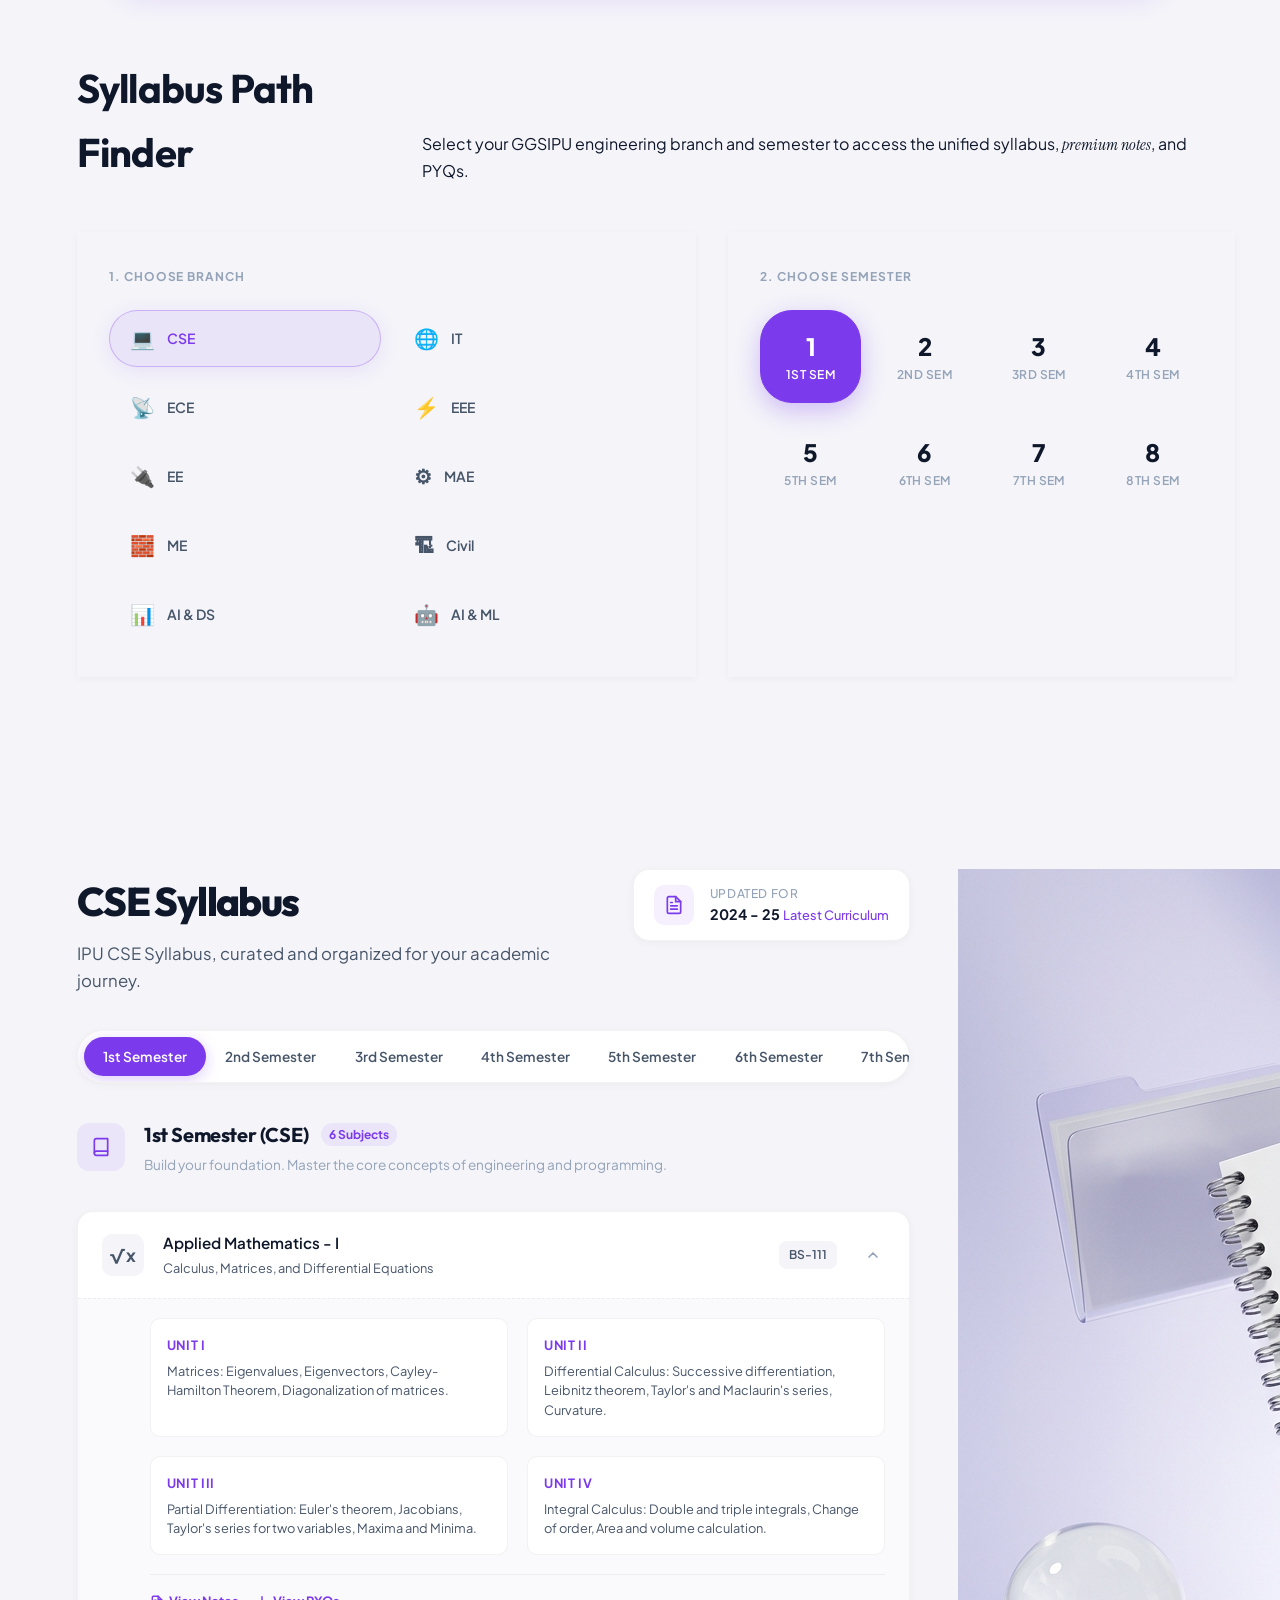
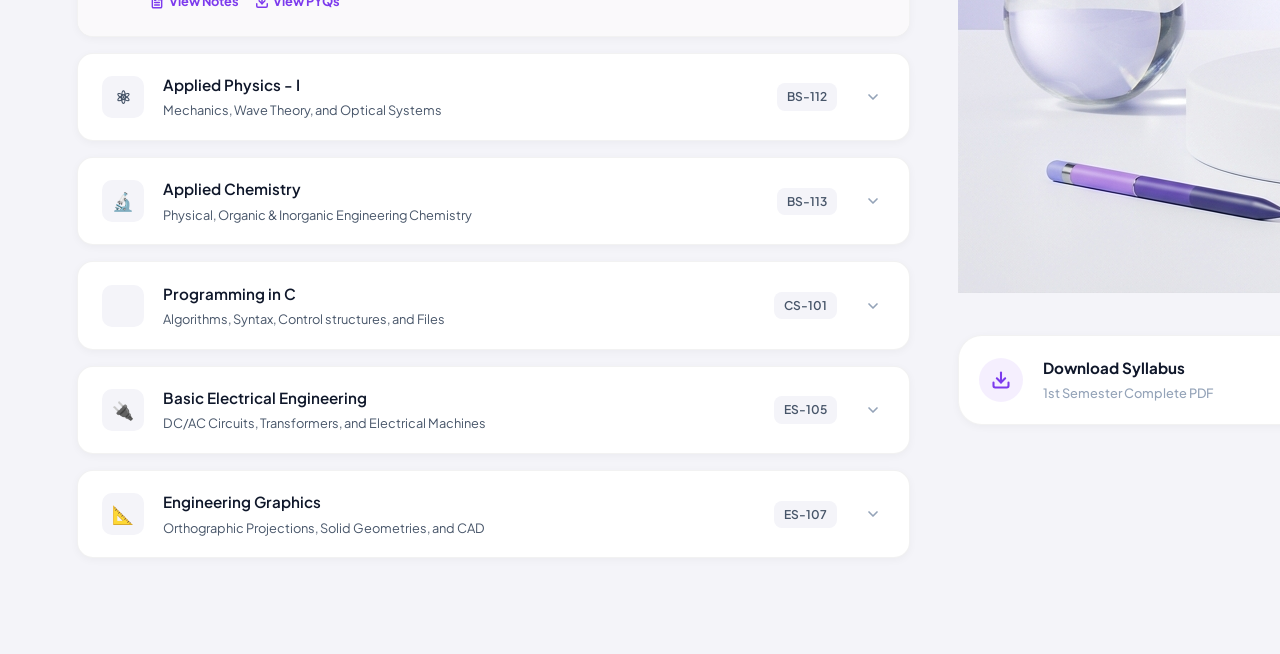
==== commit f82db6c9: "feat: update hero button to Choose Branch, add smooth scroll, and fix subject auto-filtering on Note" ====
--- a/index.html
+++ b/index.html
@@ -249,7 +249,7 @@
             Built to make your academic journey <span class="font-serif-italic">effortless</span>.
           </p>
           <div class="hero-actions">
-            <a href="#subjects" class="btn btn--primary">Explore Notes <span class="arrow">→</span></a>
+            <a href="#branch-select-section" class="btn btn--primary">Choose Branch <span class="arrow">→</span></a>
             <button class="btn btn--secondary">
               <svg viewBox="0 0 24 24" width="18" height="18"><path d="M8 5v14l11-7z"/></svg>
               Watch Intro
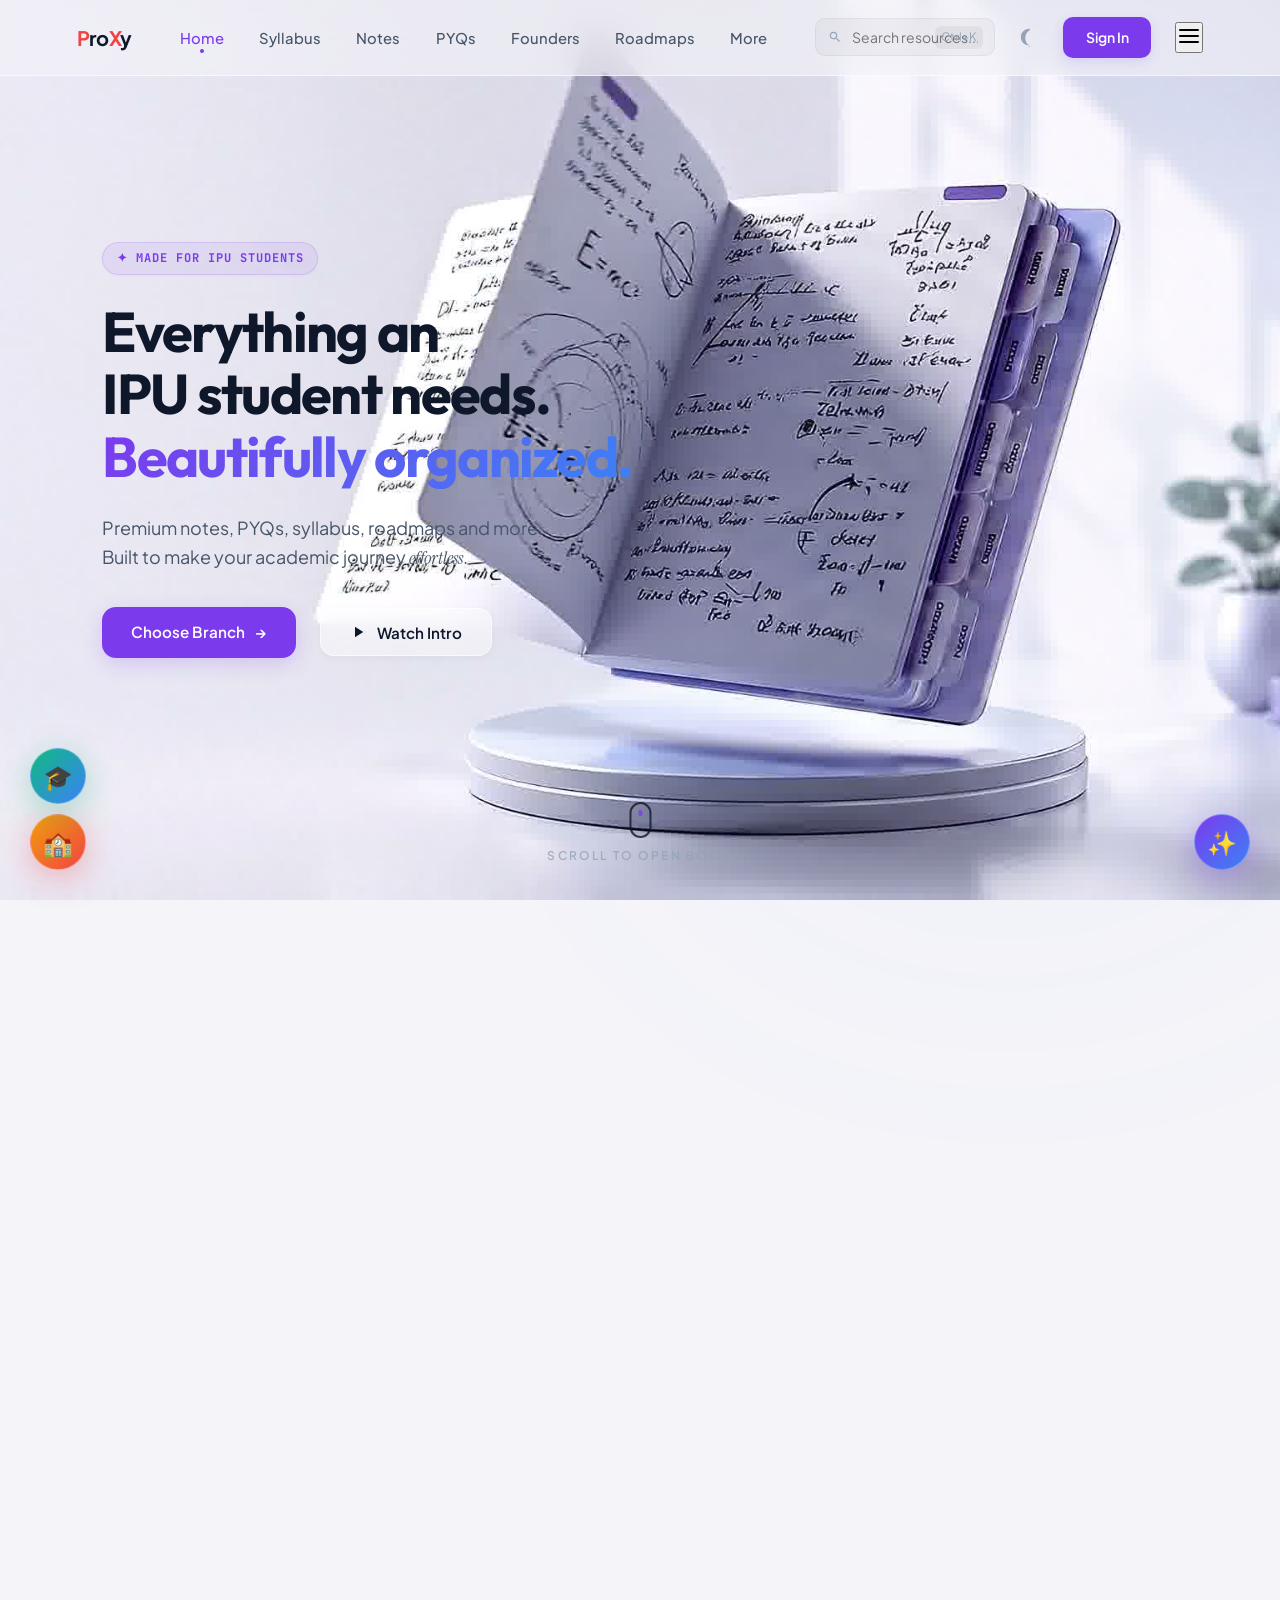
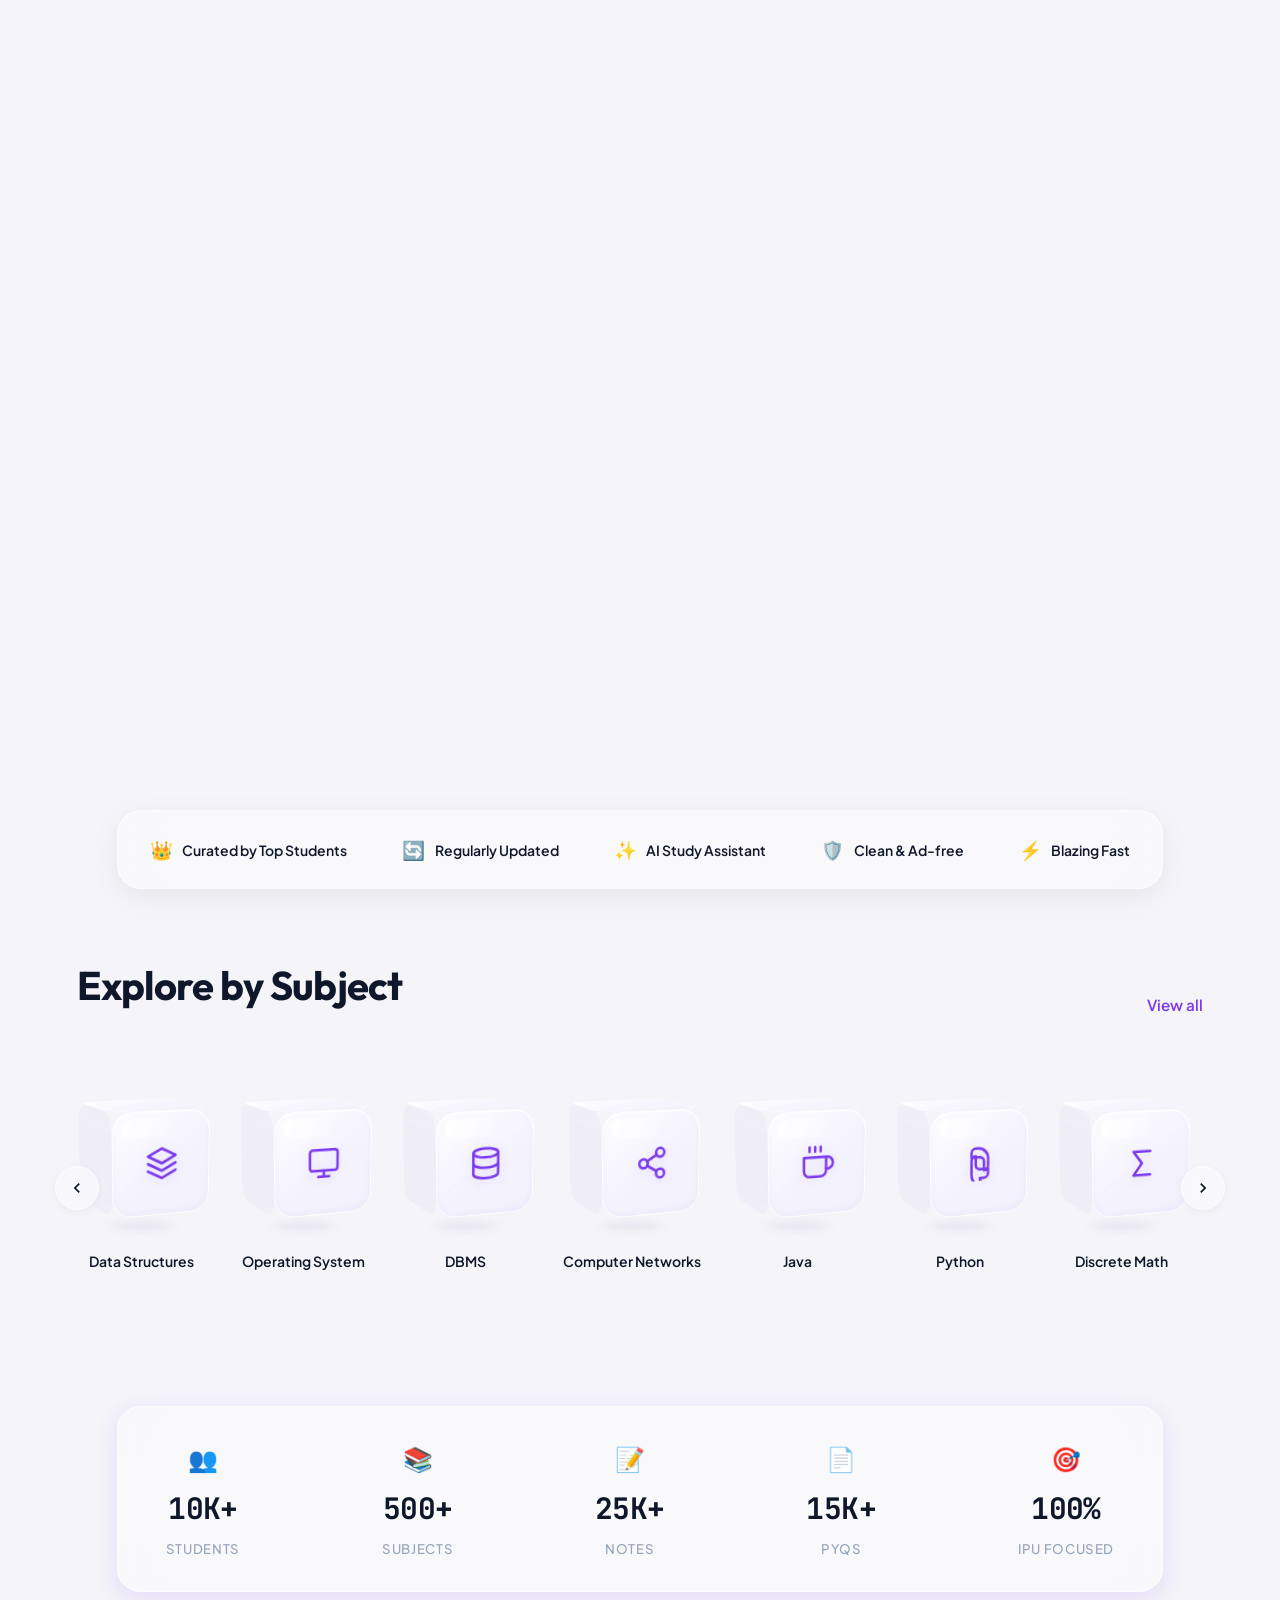
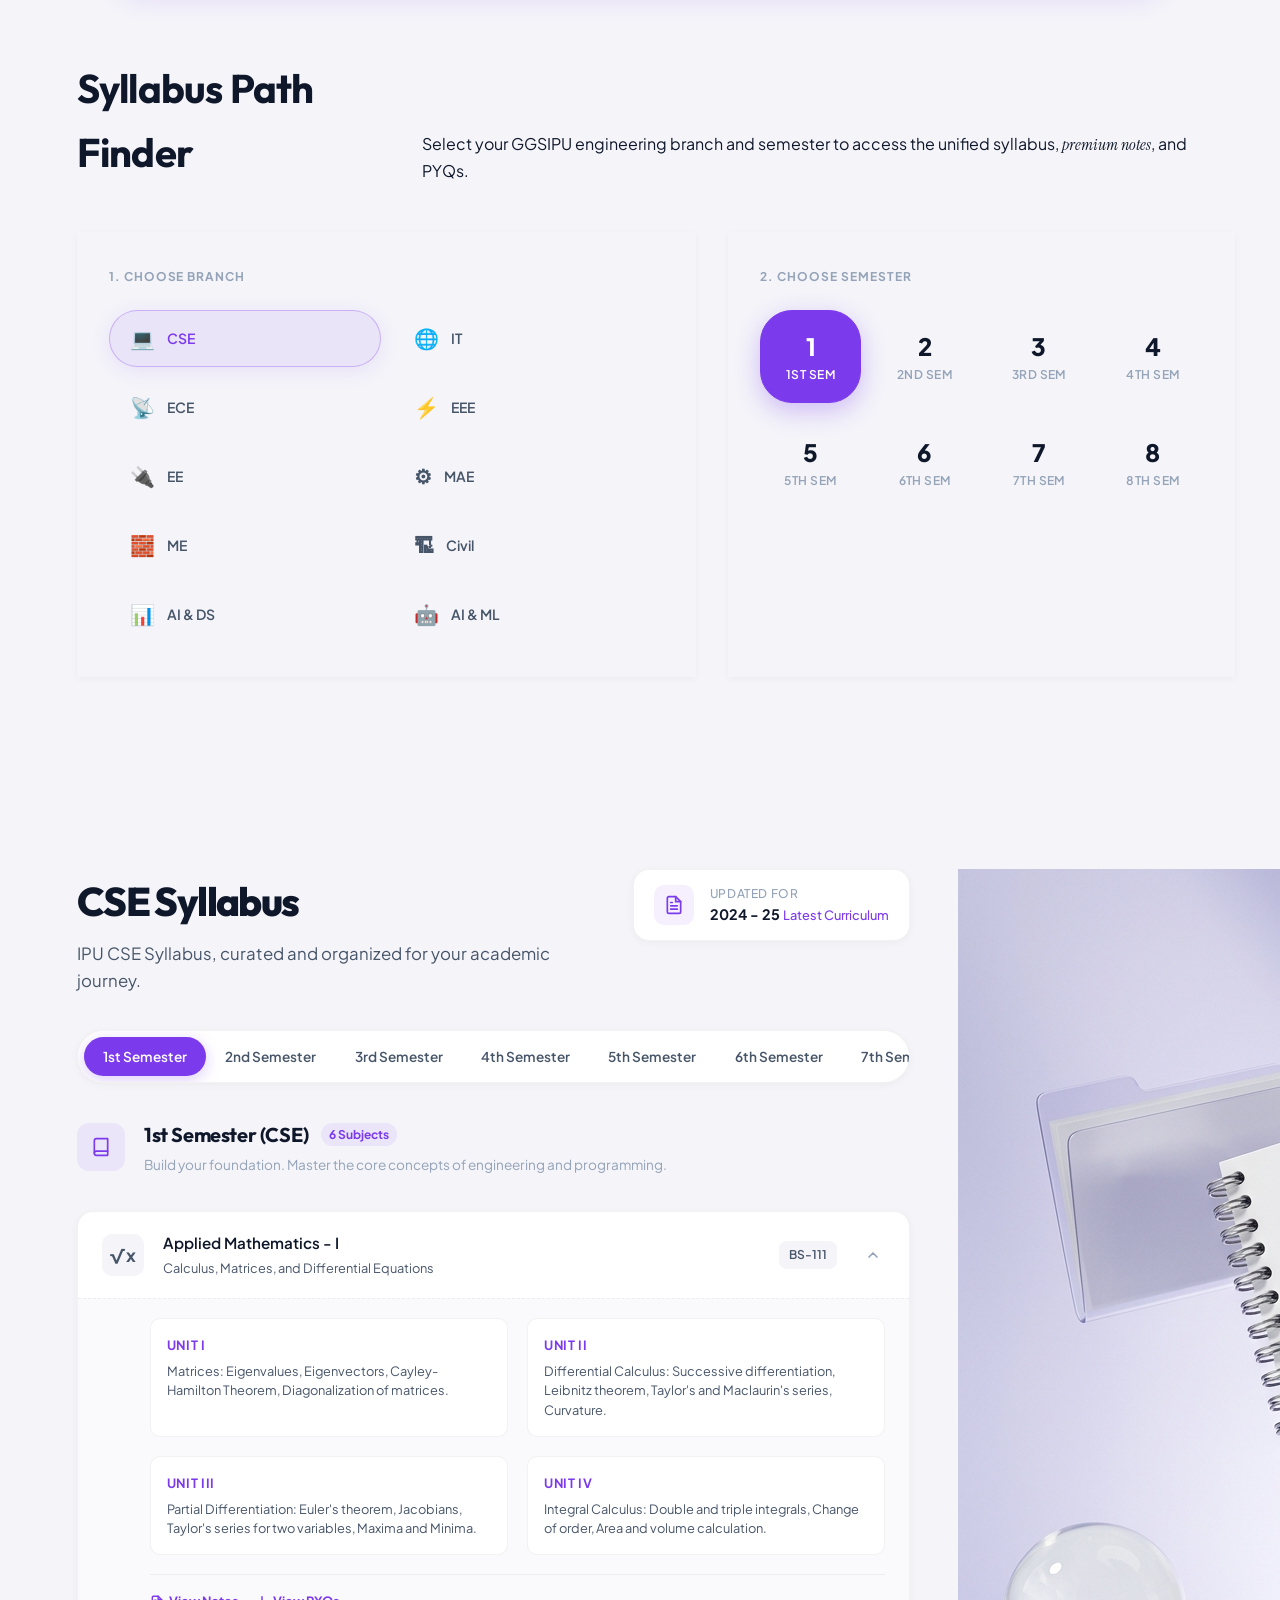
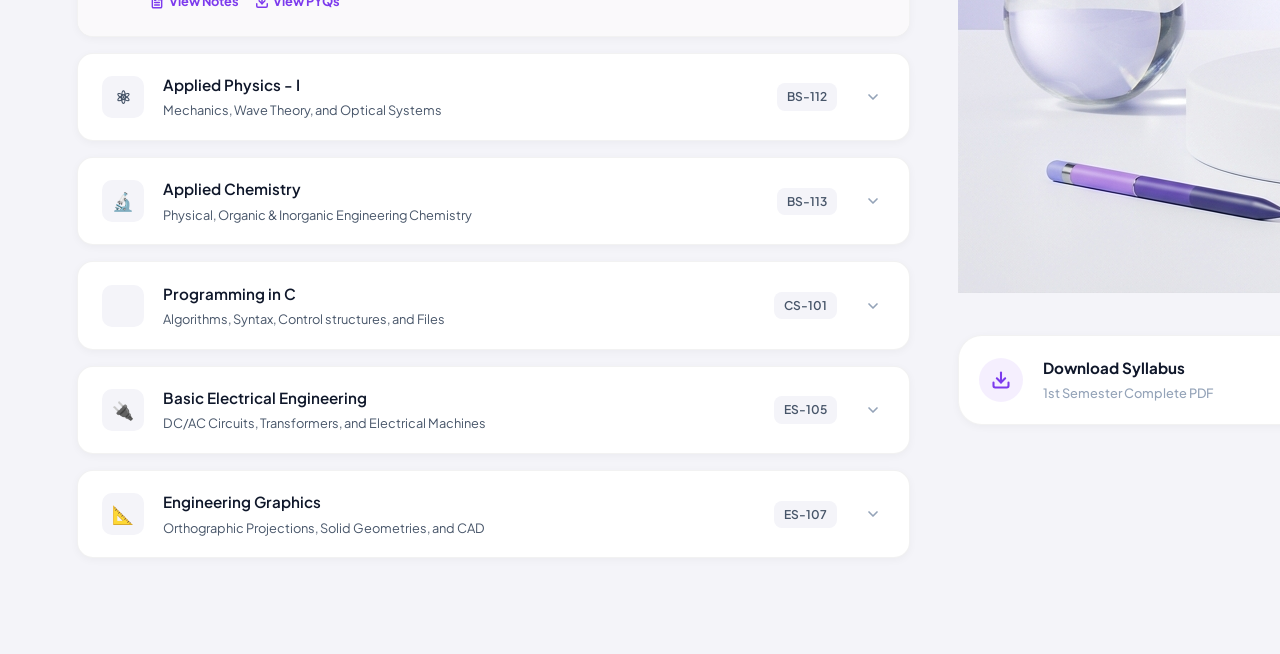
==== commit 0d840b4f: "Bunk aur CGPA/SGPA calculator add kiya, Proxy AI assistant upgrade kiya, aur sabhi pages me cache bu" ====
--- a/index.html
+++ b/index.html
@@ -621,7 +621,7 @@
   </div>
 
   <!-- Scripts -->
-  <script src="js/shared.js?v=3"></script>
+  <script src="js/shared.js?v=4"></script>
   <script src="js/cube-engine.js"></script>
   <script src="js/syllabus-engine.js"></script>
   <script>
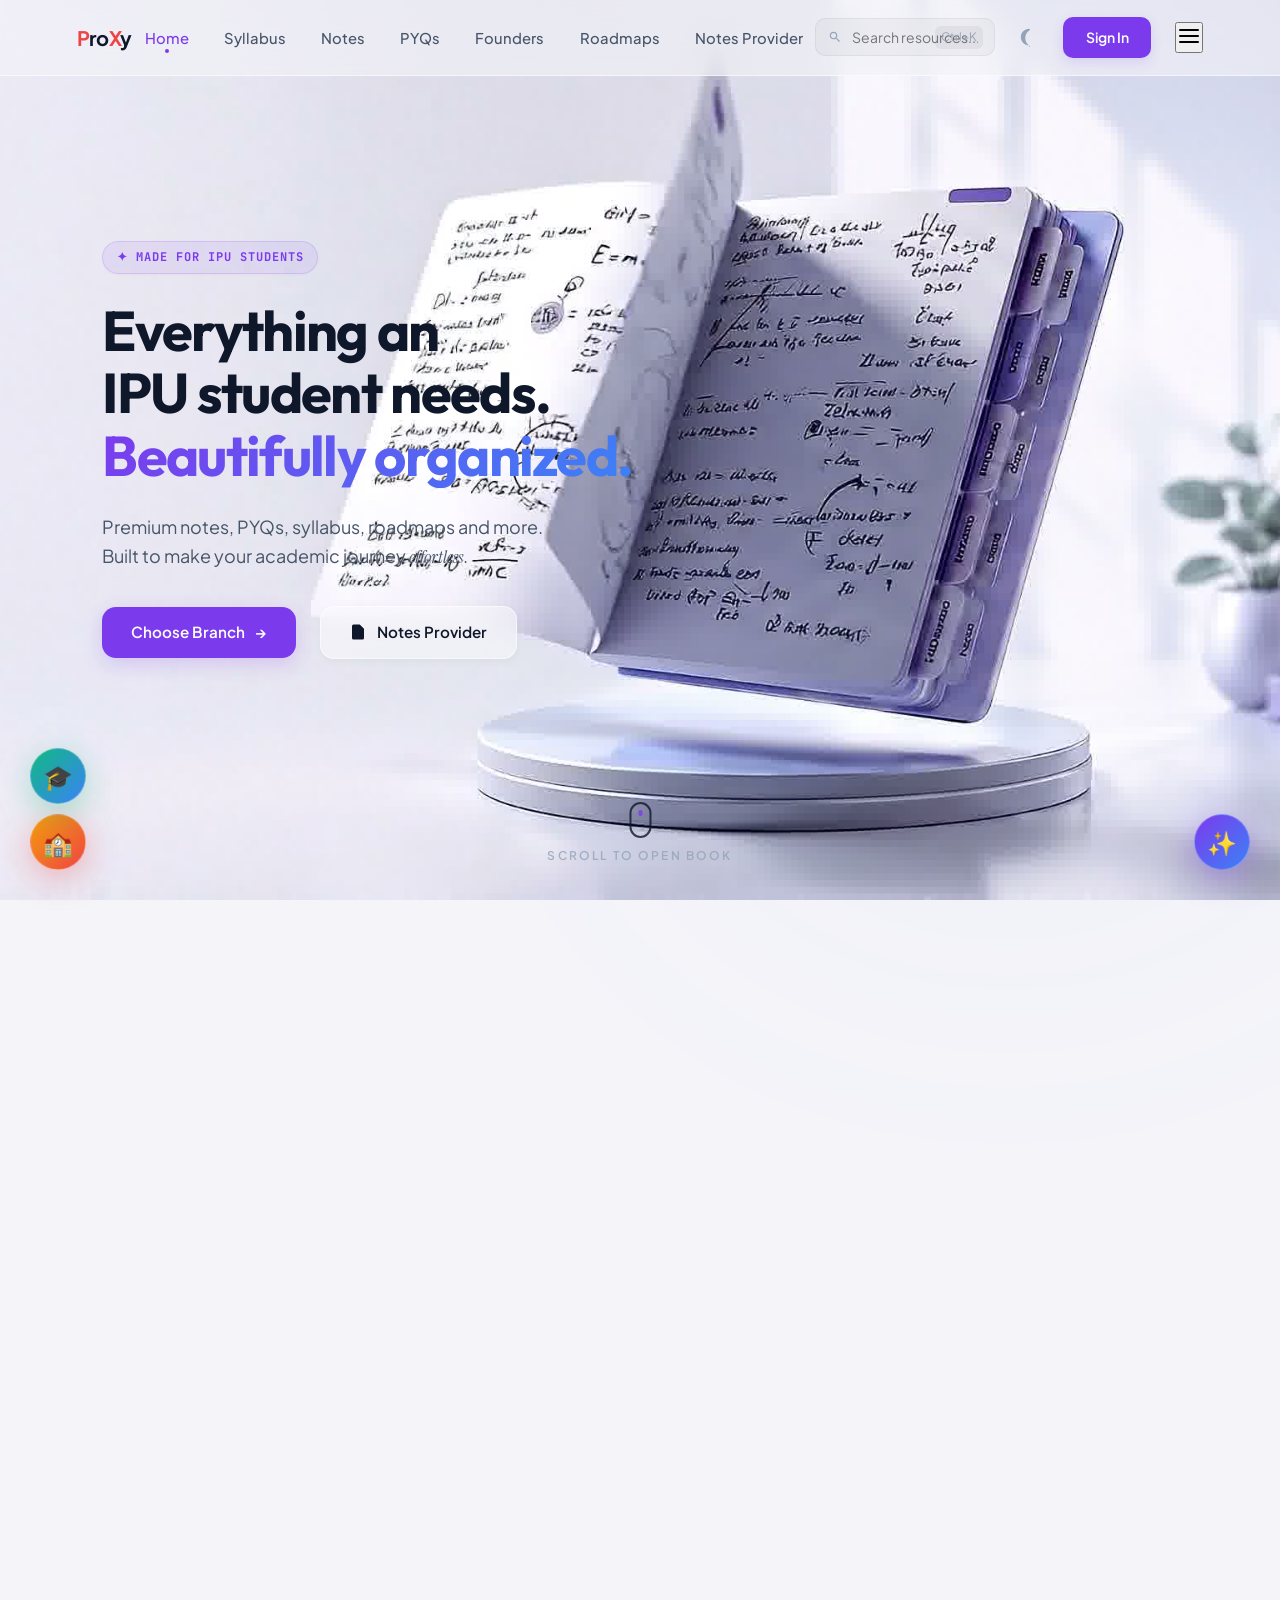
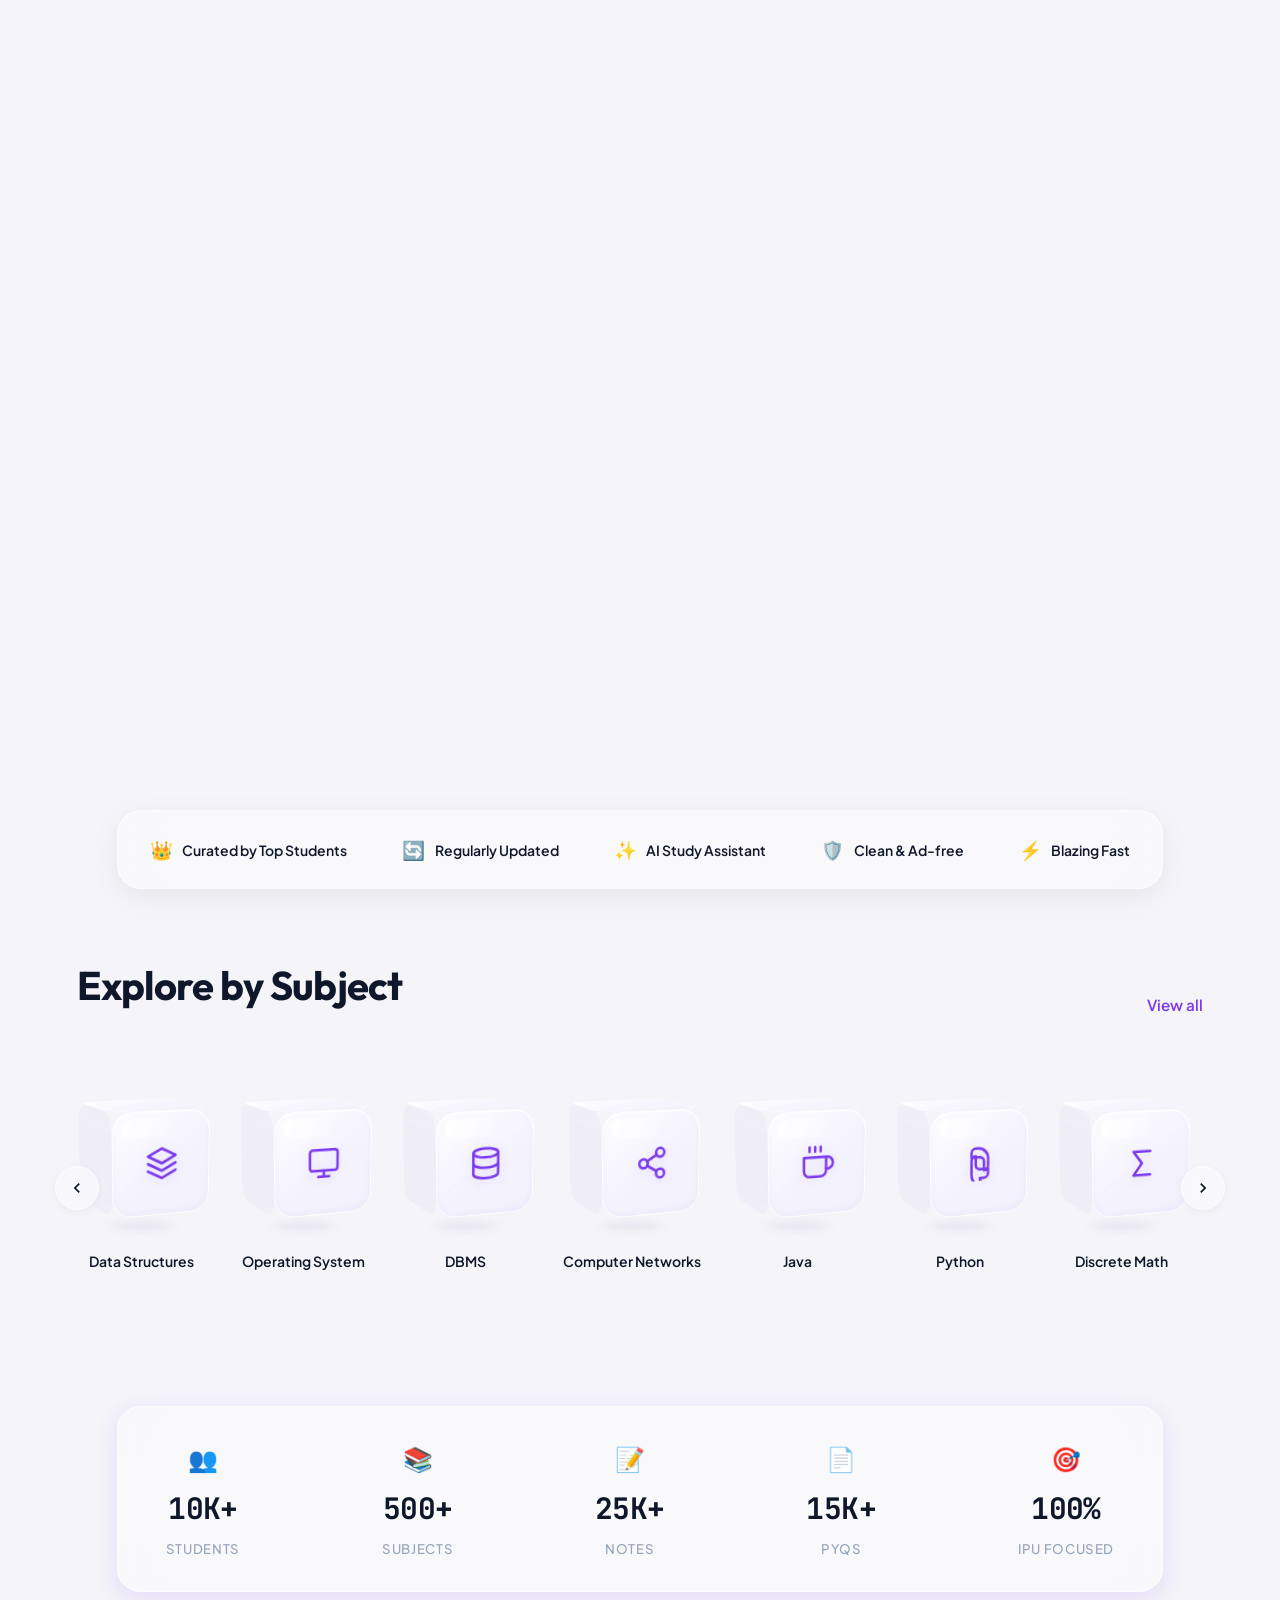
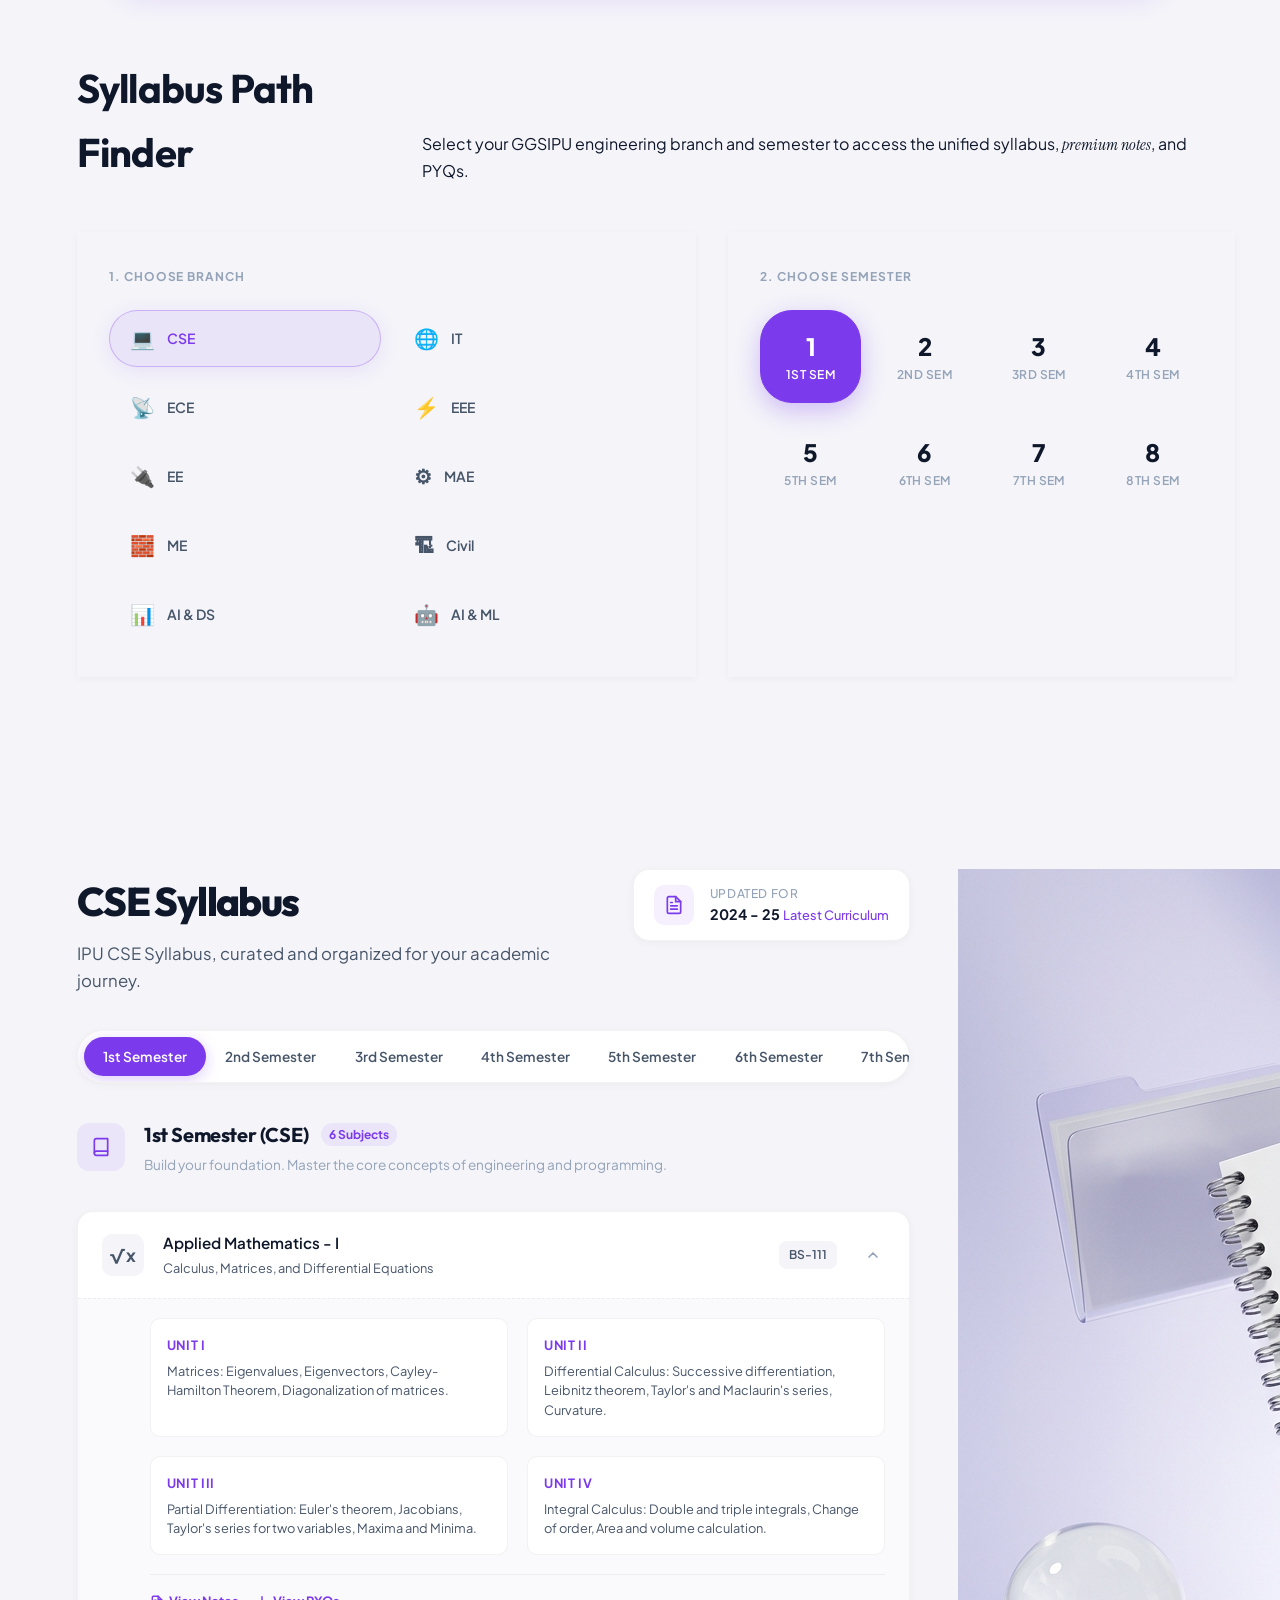
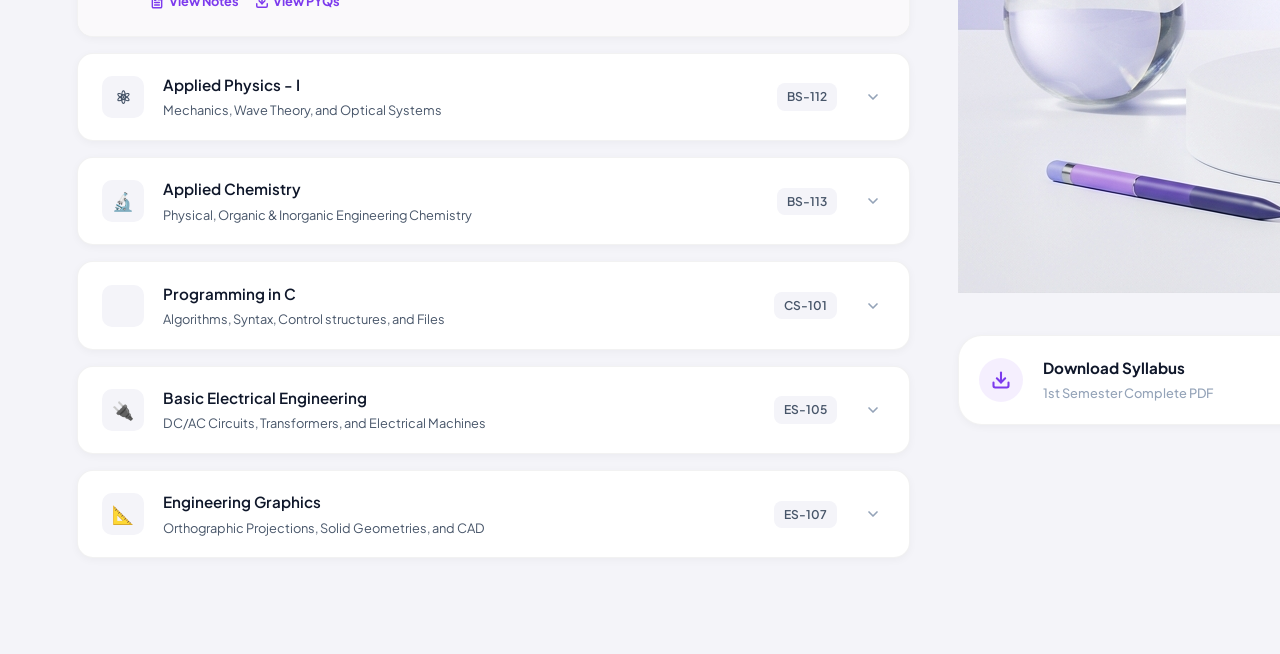
==== commit 73ce6e8e: "feat: notes provider portal aur creator dashboard add kar diya, navbar link update kiya aur database" ====
--- a/index.html
+++ b/index.html
@@ -250,10 +250,10 @@
           </p>
           <div class="hero-actions">
             <a href="#branch-select-section" class="btn btn--primary">Choose Branch <span class="arrow">→</span></a>
-            <button class="btn btn--secondary">
-              <svg viewBox="0 0 24 24" width="18" height="18"><path d="M8 5v14l11-7z"/></svg>
-              Watch Intro
-            </button>
+            <a href="/pages/notes-provider.html" class="btn btn--secondary">
+              <svg viewBox="0 0 24 24" width="18" height="18"><path d="M14 2H6a2 2 0 0 0-2 2v16a2 2 0 0 0 2 2h12a2 2 0 0 0 2-2V8z"/><polyline points="14 2 14 8 20 8"/><line x1="12" y1="18" x2="12" y2="12"/><line x1="9" y1="15" x2="15" y2="15"/></svg>
+              Notes Provider
+            </a>
           </div>
         </div>
       </section>
@@ -621,7 +621,7 @@
   </div>
 
   <!-- Scripts -->
-  <script src="js/shared.js?v=4"></script>
+  <script src="js/shared.js?v=5"></script>
   <script src="js/cube-engine.js"></script>
   <script src="js/syllabus-engine.js"></script>
   <script>
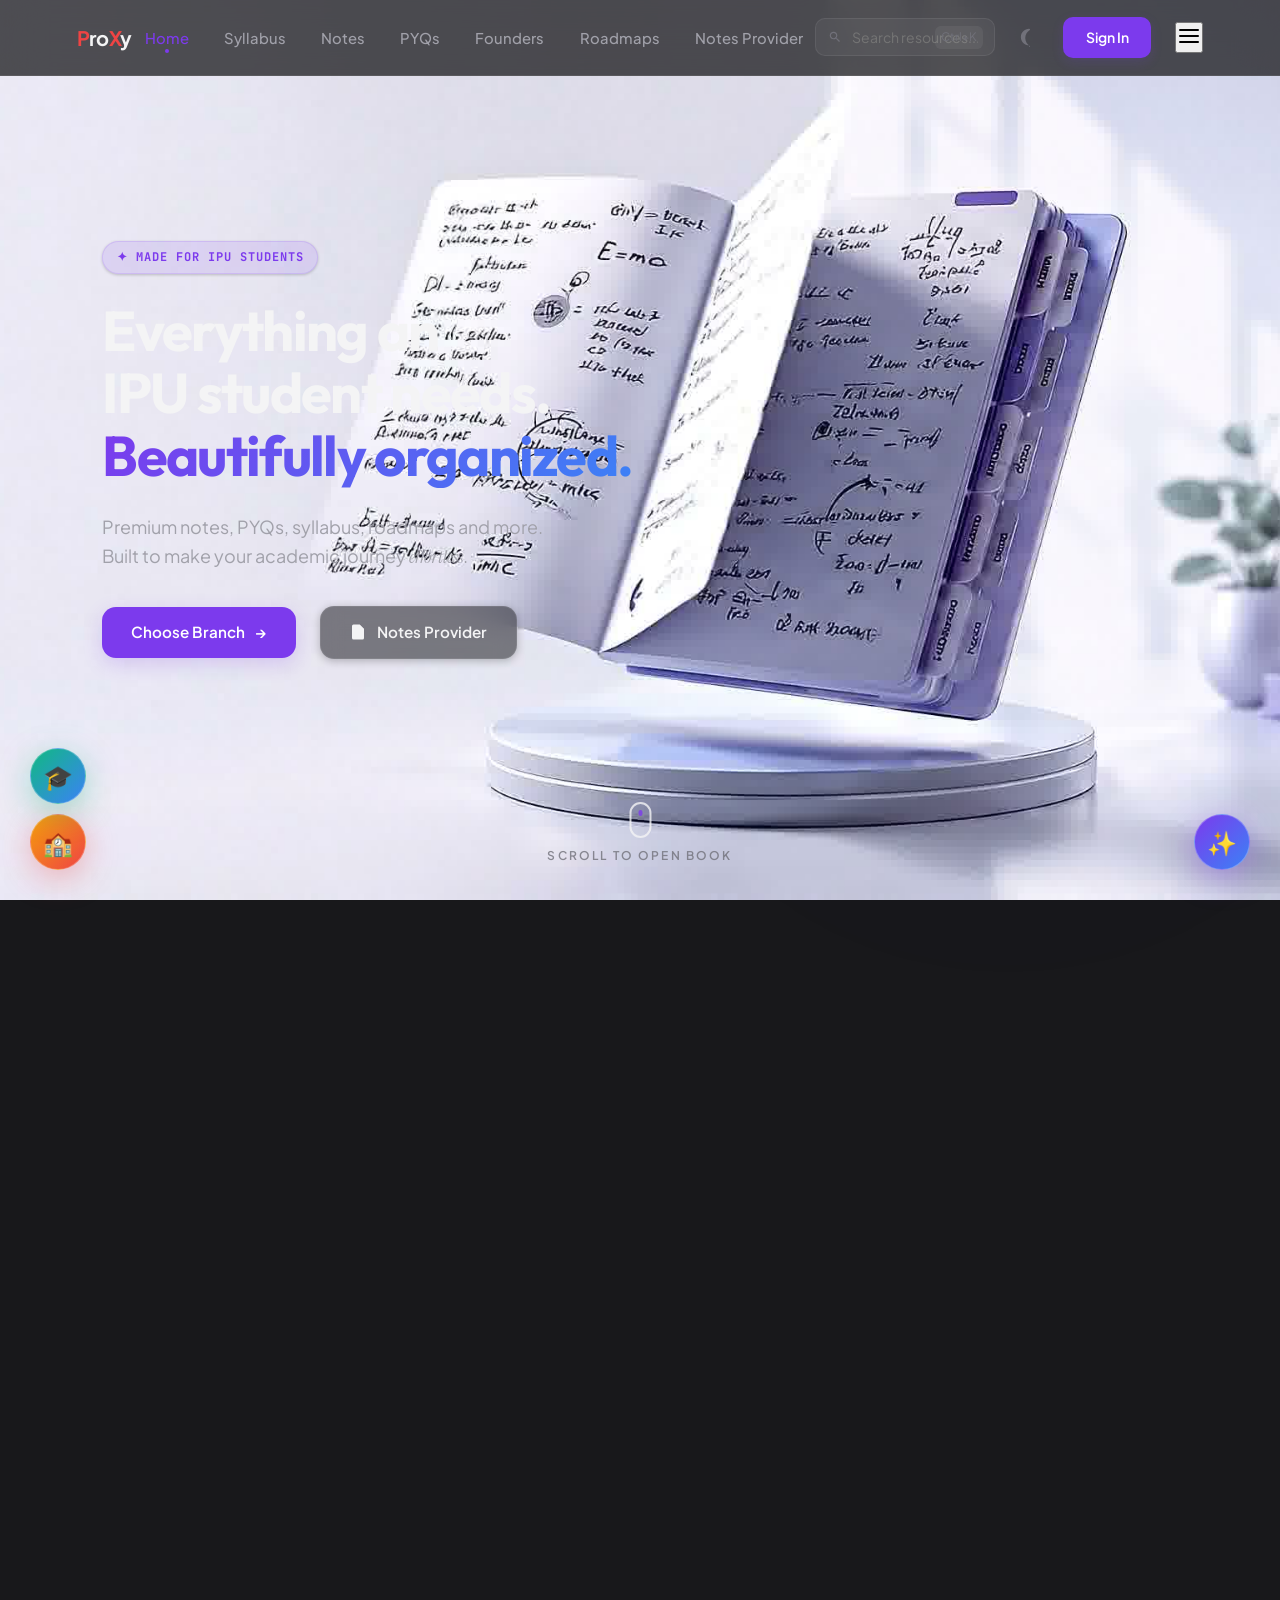
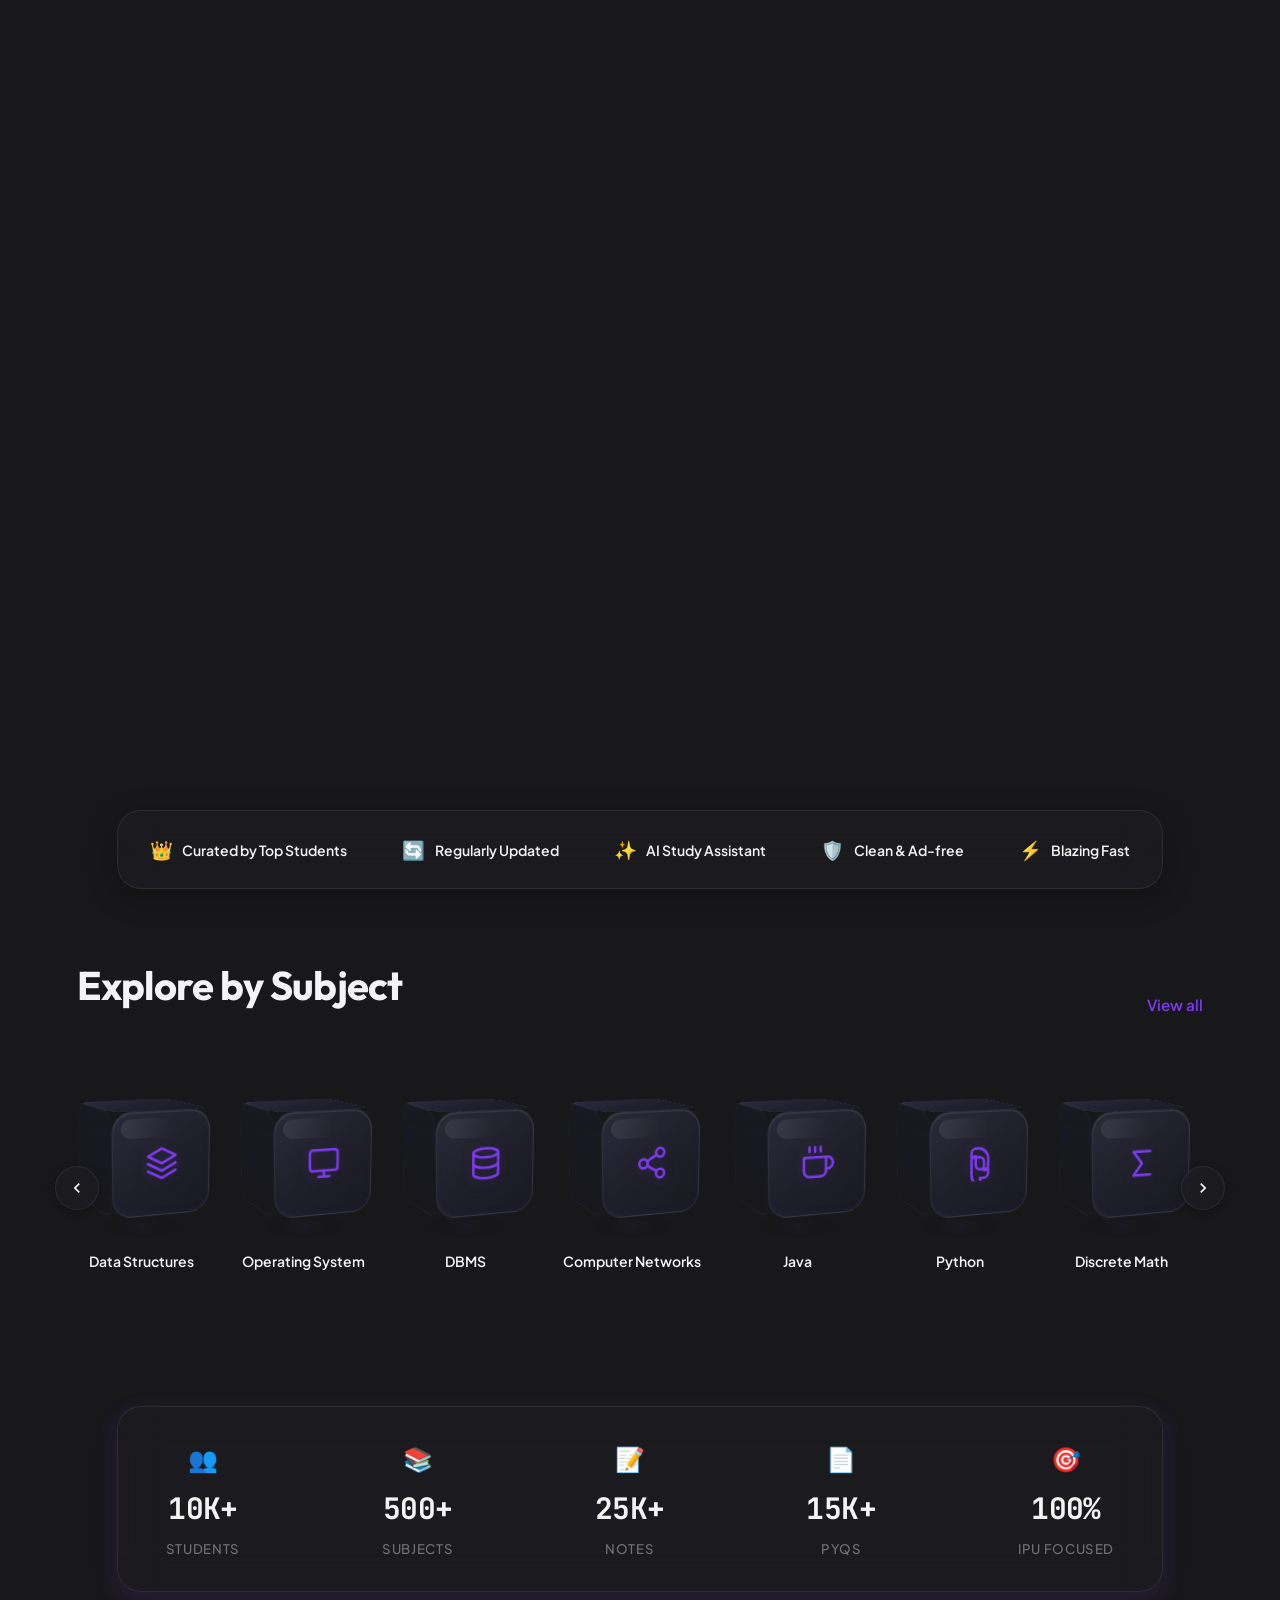
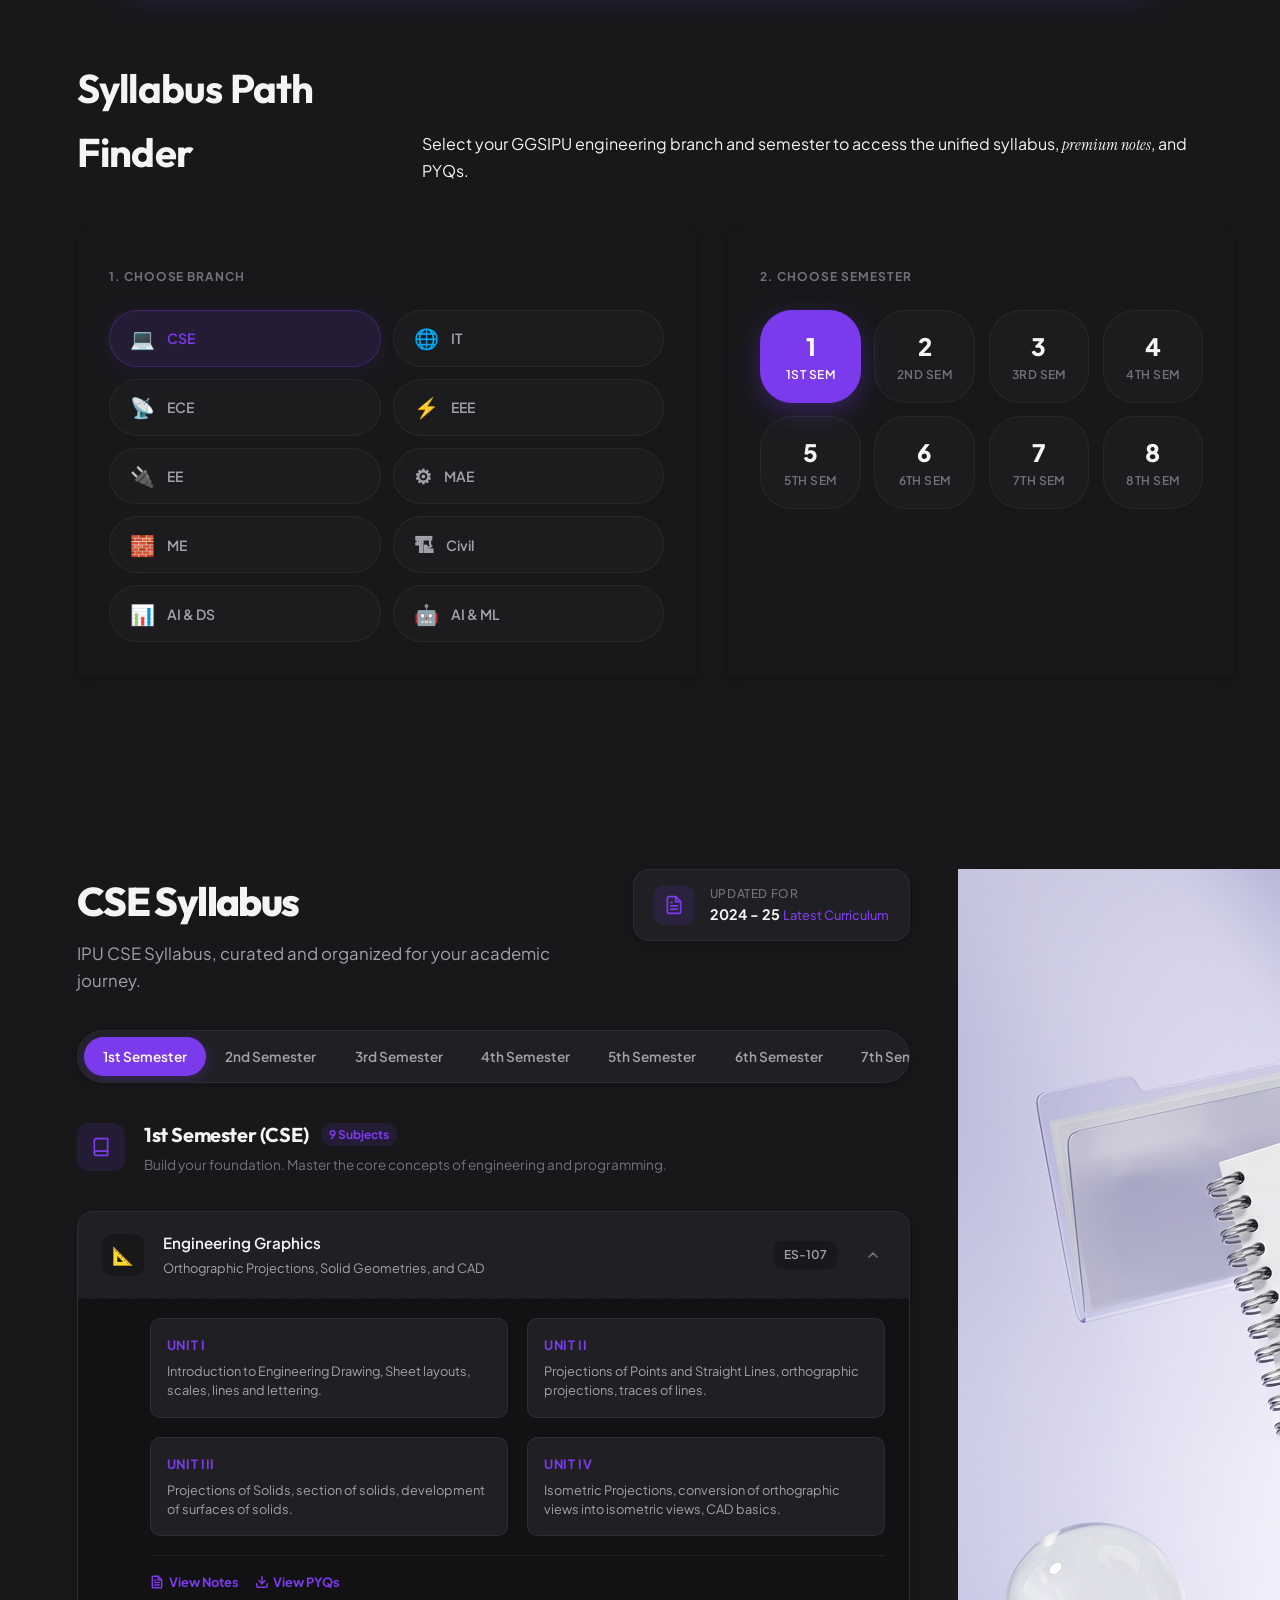
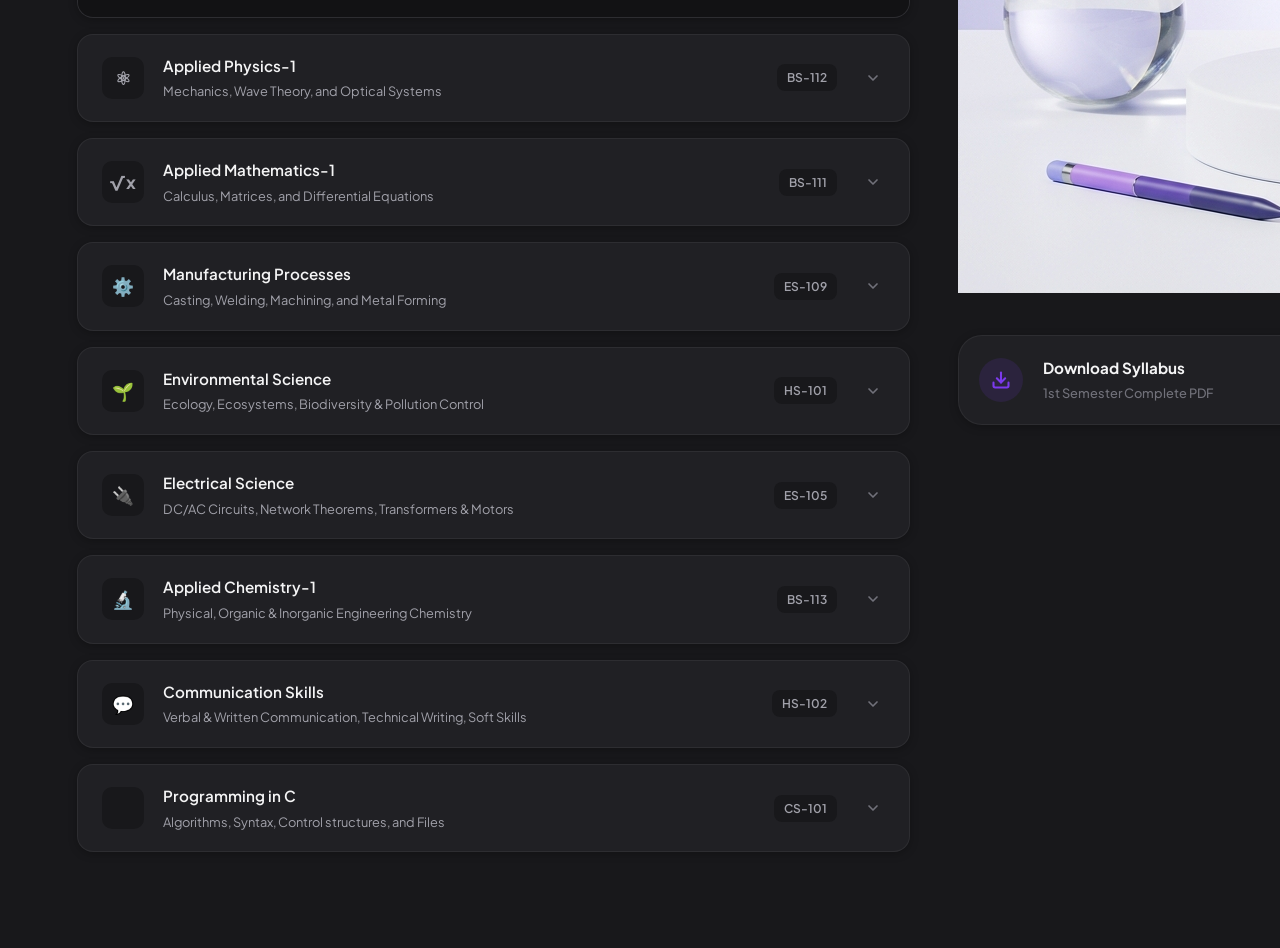
==== commit df8c42b5: "feat: implement premium hybrid dark/light theme and synchronize UI switches" ====
--- a/index.html
+++ b/index.html
@@ -2,6 +2,24 @@
 <html lang="en">
 <head>
   <meta charset="UTF-8">
+  <script>
+    (function() {
+      const theme = localStorage.getItem('theme') || 'dark';
+      if (theme === 'dark') {
+        document.documentElement.className = 'dark-theme';
+        document.addEventListener('DOMContentLoaded', () => {
+          document.body.classList.remove('light-mode');
+          document.body.classList.add('dark-mode');
+        });
+      } else {
+        document.documentElement.className = 'light-theme';
+        document.addEventListener('DOMContentLoaded', () => {
+          document.body.classList.add('light-mode');
+          document.body.classList.remove('dark-mode');
+        });
+      }
+    })();
+  </script>
   <meta name="viewport" content="width=device-width, initial-scale=1.0">
   <title>Proxy — Everything an IPU student needs</title>
   <meta name="description" content="Premium notes, PYQs, syllabus, roadmaps and more for IPU students. Beautifully organized.">
--- a/css/design-system.css
+++ b/css/design-system.css
@@ -7,46 +7,72 @@
 @import url('https://fonts.googleapis.com/css2?family=Plus+Jakarta+Sans:wght@300;400;500;600;700;800&family=Instrument+Serif:ital@0;1&family=JetBrains+Mono:wght@300;400;500;600;700;800&family=Caveat:wght@400;700&family=Outfit:wght@300;400;500;600;700;800;900&display=swap');
 
 /* ── Design Tokens ── */
-:root {
-  /* Colors — Pure White / Warm White / Lavender theme */
-  --bg-primary: #f4f4f9;
-  --bg-secondary: #ffffff;
-  --bg-warm: #faf9fb;
-  --bg-card: rgba(255, 255, 255, 0.55);
-  --bg-card-hover: rgba(255, 255, 255, 0.75);
+:root, html.dark-theme {
+  /* Colors — Premium Slate-Grey Dark Mode */
+  --bg-primary: #18181b;
+  --bg-secondary: #202024;
+  --bg-warm: #121214;
+  --bg-card: rgba(30, 30, 35, 0.65);
+  --bg-card-hover: rgba(38, 38, 44, 0.8);
 
   /* Accent */
   --accent: #7c3aed;
-  --accent-hover: #6d28d9;
-  --accent-soft: rgba(124, 58, 237, 0.08);
-  --accent-glow: rgba(124, 58, 237, 0.12);
+  --accent-hover: #8b5cf6;
+  --accent-soft: rgba(124, 58, 237, 0.12);
+  --accent-glow: rgba(124, 58, 237, 0.18);
   --accent-gradient: linear-gradient(135deg, #7c3aed 0%, #3b82f6 100%);
 
   /* Text */
-  --text-primary: #0f172a;
-  --text-secondary: #475569;
-  --text-muted: #94a3b8;
+  --text-primary: #f4f4f5;
+  --text-secondary: #a1a1aa;
+  --text-muted: #71717a;
   --text-inverse: #ffffff;
 
   /* Glass */
-  --glass-bg: rgba(255, 255, 255, 0.45);
-  --glass-bg-strong: rgba(255, 255, 255, 0.65);
-  --glass-border: rgba(255, 255, 255, 0.6);
-  --glass-border-subtle: rgba(255, 255, 255, 0.35);
+  --glass-bg: rgba(30, 30, 35, 0.55);
+  --glass-bg-strong: rgba(38, 38, 44, 0.75);
+  --glass-border: rgba(255, 255, 255, 0.08);
+  --glass-border-subtle: rgba(255, 255, 255, 0.05);
   --glass-blur: 20px;
 
   /* Navbar */
   --navbar-height: 76px;
-  --navbar-bg: rgba(244, 244, 249, 0.6);
-
-  /* Shadows — Soft, volumetric */
-  --shadow-xs: 0 1px 3px rgba(0, 0, 0, 0.03);
-  --shadow-sm: 0 2px 8px rgba(0, 0, 0, 0.04);
-  --shadow-md: 0 8px 30px rgba(0, 0, 0, 0.06);
-  --shadow-lg: 0 20px 50px rgba(0, 0, 0, 0.08);
-  --shadow-xl: 0 30px 60px rgba(0, 0, 0, 0.1);
-  --shadow-accent: 0 8px 24px rgba(124, 58, 237, 0.12);
-  --shadow-cube: 0 20px 40px rgba(0, 0, 0, 0.08), 0 8px 16px rgba(0, 0, 0, 0.04);
+  --navbar-bg: rgba(24, 24, 27, 0.75);
+
+  /* Component specific theme variables for dynamic switching */
+  --input-bg: rgba(255, 255, 255, 0.04);
+  --input-border: rgba(255, 255, 255, 0.08);
+  --input-focus-bg: rgba(30, 30, 35, 0.9);
+  --shortcut-bg: rgba(255, 255, 255, 0.06);
+  --btn-secondary-hover-bg: rgba(255, 255, 255, 0.08);
+  --loader-bg-stroke: rgba(255, 255, 255, 0.06);
+  --scrollbar-thumb-bg: rgba(255, 255, 255, 0.08);
+  --scrollbar-thumb-hover-bg: rgba(255, 255, 255, 0.15);
+  --tab-count-bg: rgba(255, 255, 255, 0.04);
+  --card-code-bg: rgba(255, 255, 255, 0.04);
+  --shelf-row-border: rgba(255, 255, 255, 0.03);
+  --shelf-row-after-bg: rgba(255, 255, 255, 0.04);
+  --paper-sheet-bg: #1e1e2d;
+  --paper-sheet-border: rgba(255, 255, 255, 0.06);
+  --paper-sheet-grid: rgba(255, 255, 255, 0.02);
+  --paper-sheet-text: var(--text-secondary);
+  --paper-header-border: rgba(255, 255, 255, 0.08);
+  --paper-meta-color: rgba(255, 255, 255, 0.35);
+  --paper-body-line-bg: rgba(255, 255, 255, 0.05);
+  --cube-front-bg-start: rgba(45, 45, 60, 0.85);
+  --cube-front-bg-mid: rgba(35, 35, 50, 0.65);
+  --cube-front-bg-end: rgba(25, 25, 38, 0.45);
+  --cube-front-border: rgba(255, 255, 255, 0.08);
+  --cube-front-shadow: rgba(255, 255, 255, 0.08);
+
+  /* Shadows — Subtle on dark surfaces */
+  --shadow-xs: 0 1px 3px rgba(0, 0, 0, 0.2);
+  --shadow-sm: 0 2px 8px rgba(0, 0, 0, 0.25);
+  --shadow-md: 0 8px 30px rgba(0, 0, 0, 0.3);
+  --shadow-lg: 0 20px 50px rgba(0, 0, 0, 0.35);
+  --shadow-xl: 0 30px 60px rgba(0, 0, 0, 0.4);
+  --shadow-accent: 0 8px 24px rgba(124, 58, 237, 0.15);
+  --shadow-cube: 0 20px 40px rgba(0, 0, 0, 0.3), 0 8px 16px rgba(0, 0, 0, 0.2);
 
   /* Borders */
   --border-radius-sm: 10px;
@@ -104,6 +130,72 @@
   --z-loader: 200;
 }
 
+html.light-theme, body.light-mode {
+  /* Colors — Original Light Theme */
+  --bg-primary: #f4f4f9;
+  --bg-secondary: #ffffff;
+  --bg-warm: #faf9fb;
+  --bg-card: rgba(255, 255, 255, 0.55);
+  --bg-card-hover: rgba(255, 255, 255, 0.75);
+
+  /* Accent */
+  --accent: #7c3aed;
+  --accent-hover: #6d28d9;
+  --accent-soft: rgba(124, 58, 237, 0.08);
+  --accent-glow: rgba(124, 58, 237, 0.12);
+  --accent-gradient: linear-gradient(135deg, #7c3aed 0%, #3b82f6 100%);
+
+  /* Text */
+  --text-primary: #0f172a;
+  --text-secondary: #475569;
+  --text-muted: #94a3b8;
+  --text-inverse: #ffffff;
+
+  /* Glass */
+  --glass-bg: rgba(255, 255, 255, 0.45);
+  --glass-bg-strong: rgba(255, 255, 255, 0.65);
+  --glass-border: rgba(255, 255, 255, 0.6);
+  --glass-border-subtle: rgba(255, 255, 255, 0.35);
+
+  /* Navbar */
+  --navbar-bg: rgba(244, 244, 249, 0.6);
+
+  /* Component specific theme variables for light theme */
+  --input-bg: rgba(0, 0, 0, 0.03);
+  --input-border: rgba(0, 0, 0, 0.05);
+  --input-focus-bg: #ffffff;
+  --shortcut-bg: rgba(0, 0, 0, 0.05);
+  --btn-secondary-hover-bg: rgba(255, 255, 255, 0.6);
+  --loader-bg-stroke: rgba(0, 0, 0, 0.03);
+  --scrollbar-thumb-bg: rgba(0, 0, 0, 0.1);
+  --scrollbar-thumb-hover-bg: rgba(0, 0, 0, 0.18);
+  --tab-count-bg: rgba(0, 0, 0, 0.03);
+  --card-code-bg: rgba(0, 0, 0, 0.03);
+  --shelf-row-border: rgba(15, 23, 42, 0.04);
+  --shelf-row-after-bg: rgba(255, 255, 255, 0.6);
+  --paper-sheet-bg: #fdfbf7;
+  --paper-sheet-border: rgba(0, 0, 0, 0.08);
+  --paper-sheet-grid: rgba(0, 0, 0, 0.03);
+  --paper-sheet-text: #334155;
+  --paper-header-border: rgba(0, 0, 0, 0.1);
+  --paper-meta-color: rgba(0, 0, 0, 0.5);
+  --paper-body-line-bg: rgba(0, 0, 0, 0.06);
+  --cube-front-bg-start: rgba(255, 255, 255, 0.85);
+  --cube-front-bg-mid: rgba(245, 243, 255, 0.65);
+  --cube-front-bg-end: rgba(237, 233, 254, 0.45);
+  --cube-front-border: rgba(255, 255, 255, 0.8);
+  --cube-front-shadow: rgba(255, 255, 255, 0.9);
+
+  /* Shadows — Soft, volumetric */
+  --shadow-xs: 0 1px 3px rgba(0, 0, 0, 0.03);
+  --shadow-sm: 0 2px 8px rgba(0, 0, 0, 0.04);
+  --shadow-md: 0 8px 30px rgba(0, 0, 0, 0.06);
+  --shadow-lg: 0 20px 50px rgba(0, 0, 0, 0.08);
+  --shadow-xl: 0 30px 60px rgba(0, 0, 0, 0.1);
+  --shadow-accent: 0 8px 24px rgba(124, 58, 237, 0.12);
+  --shadow-cube: 0 20px 40px rgba(0, 0, 0, 0.08), 0 8px 16px rgba(0, 0, 0, 0.04);
+}
+
 /* ── Reset ── */
 *, *::before, *::after {
   box-sizing: border-box;
@@ -166,17 +258,17 @@
   filter: blur(160px);
   pointer-events: none;
   z-index: var(--z-bg);
-  opacity: 0.5;
+  opacity: 0.3;
 }
 
 .bg-glow--purple {
-  background: radial-gradient(circle, rgba(192, 132, 252, 0.22) 0%, transparent 70%);
+  background: radial-gradient(circle, rgba(124, 58, 237, 0.15) 0%, transparent 70%);
   top: -20%;
   left: -10%;
 }
 
 .bg-glow--blue {
-  background: radial-gradient(circle, rgba(147, 197, 253, 0.18) 0%, transparent 70%);
+  background: radial-gradient(circle, rgba(59, 130, 246, 0.10) 0%, transparent 70%);
   bottom: -10%;
   right: -10%;
 }
@@ -288,8 +380,8 @@
 .search-input {
   width: 180px;
   height: 38px;
-  background: rgba(0, 0, 0, 0.03);
-  border: 1px solid rgba(0, 0, 0, 0.05);
+  background: var(--input-bg);
+  border: 1px solid var(--input-border);
   border-radius: var(--border-radius-sm);
   padding: 0 1rem 0 2.2rem;
   font-family: inherit;
@@ -301,9 +393,9 @@
 
 .search-input:focus {
   width: 240px;
-  background: #ffffff;
+  background: var(--input-focus-bg);
   border-color: var(--accent);
-  box-shadow: 0 4px 12px rgba(124, 58, 237, 0.08);
+  box-shadow: 0 4px 12px rgba(124, 58, 237, 0.15);
 }
 
 .search-icon {
@@ -320,7 +412,7 @@
   right: 0.8rem;
   font-size: 0.725rem;
   color: var(--text-muted);
-  background: rgba(0, 0, 0, 0.05);
+  background: var(--shortcut-bg);
   padding: 2px 6px;
   border-radius: 6px;
   pointer-events: none;
@@ -393,7 +485,7 @@
 }
 
 .btn--secondary:hover {
-  background: rgba(255, 255, 255, 0.6);
+  background: var(--btn-secondary-hover-bg);
   transform: translateY(-2px);
   box-shadow: var(--shadow-md);
 }
@@ -544,7 +636,7 @@
 
 .loader-circle-bg {
   fill: none;
-  stroke: rgba(0, 0, 0, 0.03);
+  stroke: var(--loader-bg-stroke);
   stroke-width: 4px;
 }
 
@@ -642,11 +734,11 @@
   background: transparent;
 }
 ::-webkit-scrollbar-thumb {
-  background: rgba(0, 0, 0, 0.1);
+  background: var(--scrollbar-thumb-bg);
   border-radius: 3px;
 }
 ::-webkit-scrollbar-thumb:hover {
-  background: rgba(0, 0, 0, 0.18);
+  background: var(--scrollbar-thumb-hover-bg);
 }
 
 /* ── Hyper-Realistic 3D Acrylic Cubes ── */
@@ -687,15 +779,15 @@
   transform: rotateY(0deg) translateZ(50px);
   background: linear-gradient(
     145deg,
-    rgba(255, 255, 255, 0.85) 0%,
-    rgba(245, 243, 255, 0.65) 50%,
-    rgba(237, 233, 254, 0.45) 100%
+    var(--cube-front-bg-start) 0%,
+    var(--cube-front-bg-mid) 50%,
+    var(--cube-front-bg-end) 100%
   );
-  border: 1.5px solid rgba(255, 255, 255, 0.8);
+  border: 1.5px solid var(--cube-front-border);
   box-shadow:
-    inset 0 1px 0 rgba(255, 255, 255, 0.9),
-    inset 0 -2px 6px rgba(124, 58, 237, 0.04),
-    0 0 0 0.5px rgba(0, 0, 0, 0.02);
+    inset 0 1px 0 var(--cube-front-shadow),
+    inset 0 -2px 6px rgba(124, 58, 237, 0.06),
+    0 0 0 0.5px rgba(255, 255, 255, 0.02);
   backdrop-filter: blur(16px);
   -webkit-backdrop-filter: blur(16px);
 }
@@ -705,10 +797,10 @@
   transform: rotateY(180deg) translateZ(50px);
   background: linear-gradient(
     145deg,
-    rgba(240, 238, 250, 0.5) 0%,
-    rgba(230, 226, 245, 0.3) 100%
+    rgba(30, 30, 48, 0.5) 0%,
+    rgba(22, 22, 38, 0.3) 100%
   );
-  border: 1px solid rgba(255, 255, 255, 0.4);
+  border: 1px solid rgba(255, 255, 255, 0.04);
 }
 
 /* Right face — lit side */
@@ -716,11 +808,11 @@
   transform: rotateY(90deg) translateZ(50px);
   background: linear-gradient(
     180deg,
-    rgba(248, 246, 255, 0.6) 0%,
-    rgba(237, 233, 254, 0.35) 100%
+    rgba(35, 35, 55, 0.6) 0%,
+    rgba(25, 25, 42, 0.35) 100%
   );
-  border: 1px solid rgba(255, 255, 255, 0.55);
-  box-shadow: inset -2px 0 8px rgba(124, 58, 237, 0.03);
+  border: 1px solid rgba(255, 255, 255, 0.06);
+  box-shadow: inset -2px 0 8px rgba(124, 58, 237, 0.05);
 }
 
 /* Left face — shadow side */
@@ -728,10 +820,10 @@
   transform: rotateY(-90deg) translateZ(50px);
   background: linear-gradient(
     180deg,
-    rgba(235, 232, 248, 0.45) 0%,
-    rgba(225, 220, 240, 0.25) 100%
+    rgba(25, 25, 42, 0.45) 0%,
+    rgba(18, 18, 30, 0.25) 100%
   );
-  border: 1px solid rgba(255, 255, 255, 0.35);
+  border: 1px solid rgba(255, 255, 255, 0.03);
 }
 
 /* Top face — catches overhead light */
@@ -739,19 +831,19 @@
   transform: rotateX(90deg) translateZ(50px);
   background: linear-gradient(
     135deg,
-    rgba(255, 255, 255, 0.9) 0%,
-    rgba(248, 246, 255, 0.7) 50%,
-    rgba(240, 237, 252, 0.5) 100%
+    rgba(45, 45, 65, 0.9) 0%,
+    rgba(35, 35, 55, 0.7) 50%,
+    rgba(28, 28, 45, 0.5) 100%
   );
-  border: 1px solid rgba(255, 255, 255, 0.85);
-  box-shadow: inset 0 0 12px rgba(255, 255, 255, 0.5);
+  border: 1px solid rgba(255, 255, 255, 0.08);
+  box-shadow: inset 0 0 12px rgba(255, 255, 255, 0.03);
 }
 
 /* Bottom face — darkest */
 .cube-face--bottom {
   transform: rotateX(-90deg) translateZ(50px);
-  background: rgba(220, 216, 238, 0.25);
-  border: 1px solid rgba(255, 255, 255, 0.2);
+  background: rgba(15, 15, 25, 0.25);
+  border: 1px solid rgba(255, 255, 255, 0.02);
 }
 
 /* Light reflection strip on front face */
@@ -765,7 +857,7 @@
   border-radius: 10px;
   background: linear-gradient(
     90deg,
-    rgba(255, 255, 255, 0.7) 0%,
+    rgba(255, 255, 255, 0.08) 0%,
     rgba(255, 255, 255, 0) 100%
   );
   pointer-events: none;
@@ -942,7 +1034,7 @@
 }
 
 .carousel-btn:hover {
-  background: #ffffff;
+  background: rgba(255, 255, 255, 0.08);
   transform: scale(1.08);
   box-shadow: var(--shadow-md);
 }
@@ -960,7 +1052,7 @@
 .search-overlay {
   position: fixed;
   inset: 0;
-  background: rgba(15, 23, 42, 0.4);
+  background: rgba(6, 6, 12, 0.6);
   backdrop-filter: blur(12px);
   -webkit-backdrop-filter: blur(12px);
   z-index: var(--z-modal);
@@ -1014,7 +1106,7 @@
 
 .search-modal-hint {
   padding: 0.8rem 1.5rem;
-  border-top: 1px solid rgba(0, 0, 0, 0.05);
+  border-top: 1px solid rgba(255, 255, 255, 0.06);
   font-size: var(--font-size-xs);
   color: var(--text-muted);
   display: flex;
@@ -1022,7 +1114,7 @@
 }
 
 .search-modal-hint kbd {
-  background: rgba(0, 0, 0, 0.04);
+  background: rgba(255, 255, 255, 0.06);
   padding: 2px 6px;
   border-radius: 4px;
   font-family: inherit;
@@ -1106,7 +1198,7 @@
 }
 
 .semester-tab:hover {
-  background: rgba(124, 58, 237, 0.04);
+  background: rgba(124, 58, 237, 0.06);
   color: var(--text-primary);
 }
 
@@ -1136,7 +1228,7 @@
   margin-left: auto;
   font-size: var(--font-size-xs);
   color: var(--text-muted);
-  background: rgba(0,0,0,0.03);
+  background: var(--tab-count-bg);
   padding: 2px 8px;
   border-radius: 20px;
 }
@@ -1213,7 +1305,7 @@
   font-size: var(--font-size-xs);
   font-weight: 600;
   color: var(--text-muted);
-  background: rgba(0,0,0,0.03);
+  background: var(--card-code-bg);
   padding: 4px 10px;
   border-radius: 8px;
   letter-spacing: 0.04em;
@@ -1262,9 +1354,9 @@
   font-weight: 600;
   padding: 4px 10px;
   border-radius: 8px;
-  background: rgba(124, 58, 237, 0.04);
+  background: rgba(124, 58, 237, 0.08);
   color: var(--text-secondary);
-  border: 1px solid rgba(124, 58, 237, 0.08);
+  border: 1px solid rgba(124, 58, 237, 0.12);
 }
 
 .card-actions {
@@ -1303,13 +1395,13 @@
 }
 
 .card-btn--ghost {
-  background: rgba(0,0,0,0.03);
+  background: var(--card-code-bg);
   color: var(--text-secondary);
-  border: 1px solid rgba(0,0,0,0.06);
+  border: 1px solid var(--input-border);
 }
 
 .card-btn--ghost:hover {
-  background: rgba(0,0,0,0.06);
+  background: var(--btn-secondary-hover-bg);
   color: var(--text-primary);
 }
 
@@ -1410,9 +1502,9 @@
   display: flex;
   gap: 1rem;
   padding-bottom: 0.5rem;
-  border-bottom: 12px solid rgba(15, 23, 42, 0.04);
+  border-bottom: 12px solid var(--shelf-row-border);
   border-radius: 2px;
-  box-shadow: 0 4px 6px rgba(0,0,0,0.01);
+  box-shadow: 0 4px 6px rgba(0,0,0,0.1);
   align-items: flex-end;
   position: relative;
 }
@@ -1424,7 +1516,7 @@
   left: 0;
   width: 100%;
   height: 2px;
-  background: rgba(255, 255, 255, 0.6);
+  background: var(--shelf-row-after-bg);
 }
 
 .notebook {
@@ -1515,20 +1607,20 @@
   left: 0;
   width: 100%;
   height: 100%;
-  background: #fdfbf7;
-  border: 1px solid rgba(0,0,0,0.08);
+  background: var(--paper-sheet-bg);
+  border: 1px solid var(--paper-sheet-border);
   border-radius: 2px;
   box-shadow: 
-    0 4px 12px rgba(0,0,0,0.05),
-    inset 0 0 40px rgba(0,0,0,0.02);
+    0 4px 12px rgba(0,0,0,0.2),
+    inset 0 0 40px rgba(0,0,0,0.1);
   padding: 2rem;
   transform-origin: top left;
   transition: transform 0.6s var(--ease-spring), box-shadow 0.6s ease;
   background-image: 
-    linear-gradient(rgba(0,0,0,0.03) 1px, transparent 1px),
-    linear-gradient(90deg, rgba(0,0,0,0.03) 1px, transparent 1px);
+    linear-gradient(var(--paper-sheet-grid) 1px, transparent 1px),
+    linear-gradient(90deg, var(--paper-sheet-grid) 1px, transparent 1px);
   background-size: 20px 20px;
-  color: #334155;
+  color: var(--paper-sheet-text);
 }
 
 .paper-sheet--bottom {
@@ -1551,7 +1643,7 @@
 }
 
 .paper-header {
-  border-bottom: 2px solid rgba(0,0,0,0.1);
+  border-bottom: 2px solid var(--paper-header-border);
   padding-bottom: 1rem;
   margin-bottom: 1rem;
   text-align: center;
@@ -1569,7 +1661,7 @@
   font-size: 0.8rem;
   text-transform: uppercase;
   letter-spacing: 0.05em;
-  color: rgba(0,0,0,0.5);
+  color: var(--paper-meta-color);
   display: flex;
   justify-content: space-between;
 }
@@ -1583,7 +1675,7 @@
 
 .paper-body-line {
   height: 8px;
-  background: rgba(0,0,0,0.06);
+  background: var(--paper-body-line-bg);
   border-radius: 4px;
   margin-bottom: 12px;
 }
@@ -1714,7 +1806,7 @@
   }
 
   .mobile-nav-toggle:active {
-    background: rgba(0,0,0,0.04);
+    background: rgba(255, 255, 255, 0.06);
   }
 
   /* Mobile menu fullscreen overlay */
@@ -1977,7 +2069,7 @@
 
 .update-alert-card {
   background: var(--bg-secondary);
-  border: 1px solid rgba(0, 0, 0, 0.05);
+  border: 1px solid rgba(255, 255, 255, 0.06);
   border-radius: var(--border-radius-md);
   padding: 0.85rem 1.25rem;
   display: flex;
@@ -2021,7 +2113,7 @@
 /* Semester Tabs Pill Bar */
 .semester-tabs-container {
   background: var(--bg-secondary);
-  border: 1px solid rgba(0, 0, 0, 0.05);
+  border: 1px solid rgba(255, 255, 255, 0.06);
   border-radius: 30px;
   padding: 6px;
   display: flex;
@@ -2120,7 +2212,7 @@
 
 .subject-row {
   background: var(--bg-secondary);
-  border: 1px solid rgba(0, 0, 0, 0.05);
+  border: 1px solid rgba(255, 255, 255, 0.06);
   border-radius: var(--border-radius-md);
   box-shadow: var(--shadow-sm);
   overflow: hidden;
@@ -2205,7 +2297,7 @@
 .subject-details {
   display: none;
   padding: 0 1.5rem 1.5rem 4.5rem;
-  border-top: 1px dashed rgba(0, 0, 0, 0.05);
+  border-top: 1px dashed rgba(255, 255, 255, 0.06);
   background: var(--bg-warm);
 }
 
@@ -2237,7 +2329,7 @@
 
 .unit-box {
   background: var(--bg-secondary);
-  border: 1px solid rgba(0, 0, 0, 0.05);
+  border: 1px solid rgba(255, 255, 255, 0.06);
   border-radius: 10px;
   padding: 1rem;
 }
@@ -2262,7 +2354,7 @@
   gap: 1rem;
   margin-top: 1.2rem;
   padding-top: 1rem;
-  border-top: 1px solid rgba(0, 0, 0, 0.05);
+  border-top: 1px solid rgba(255, 255, 255, 0.06);
 }
 
 .action-link {
@@ -2291,7 +2383,7 @@
 /* Download Card (Bottom right) */
 .download-section-card {
   background: var(--bg-secondary);
-  border: 1px solid rgba(0, 0, 0, 0.05);
+  border: 1px solid rgba(255, 255, 255, 0.06);
   border-radius: var(--border-radius-lg);
   padding: 1.25rem;
   display: flex;
@@ -2368,7 +2460,7 @@
 .filter-btn {
   padding: 0.6rem 1.2rem;
   border-radius: 20px;
-  border: 1px solid rgba(0,0,0,0.06);
+  border: 1px solid rgba(255, 255, 255, 0.06);
   background: var(--glass-bg);
   backdrop-filter: blur(var(--glass-blur));
   font-family: inherit;
@@ -2394,7 +2486,7 @@
 .filter-select {
   padding: 0.6rem 1.2rem;
   border-radius: 20px;
-  border: 1px solid rgba(0,0,0,0.06);
+  border: 1px solid rgba(255, 255, 255, 0.06);
   background: var(--glass-bg);
   backdrop-filter: blur(var(--glass-blur));
   font-family: inherit;
